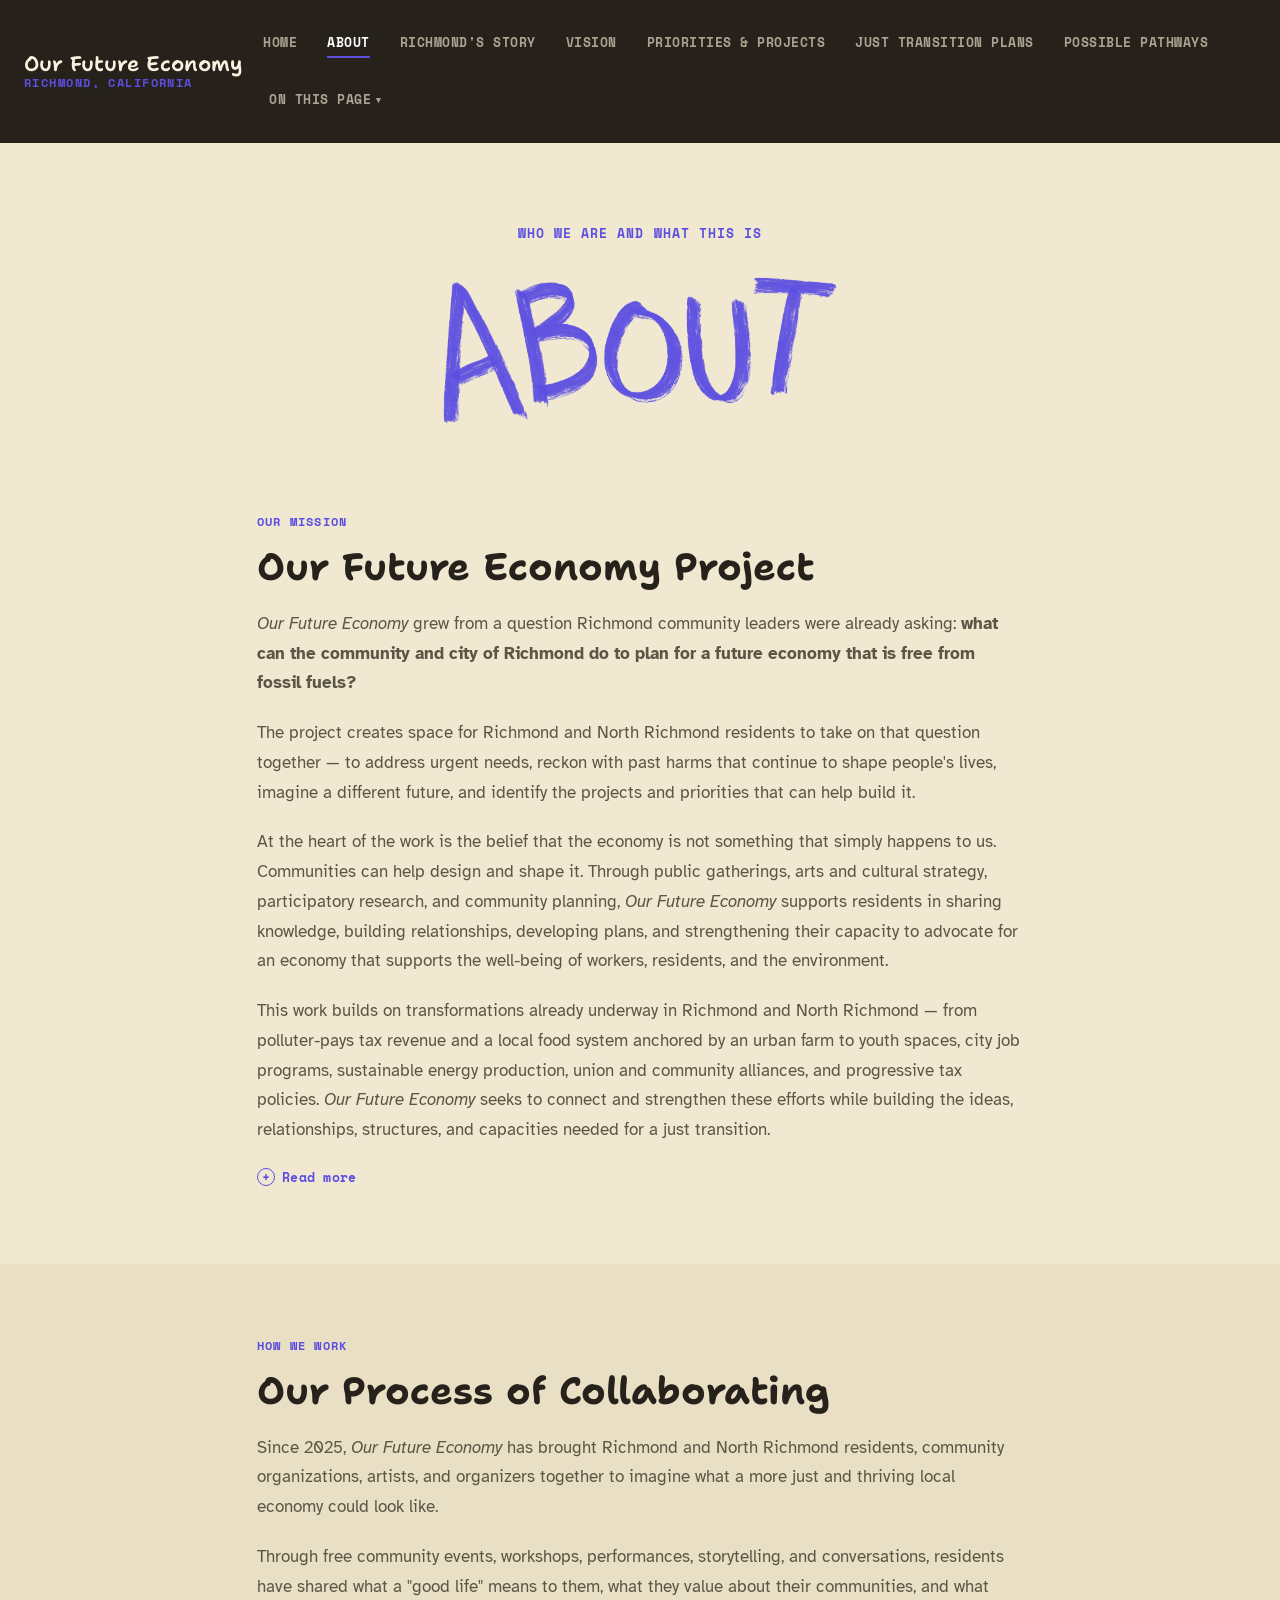
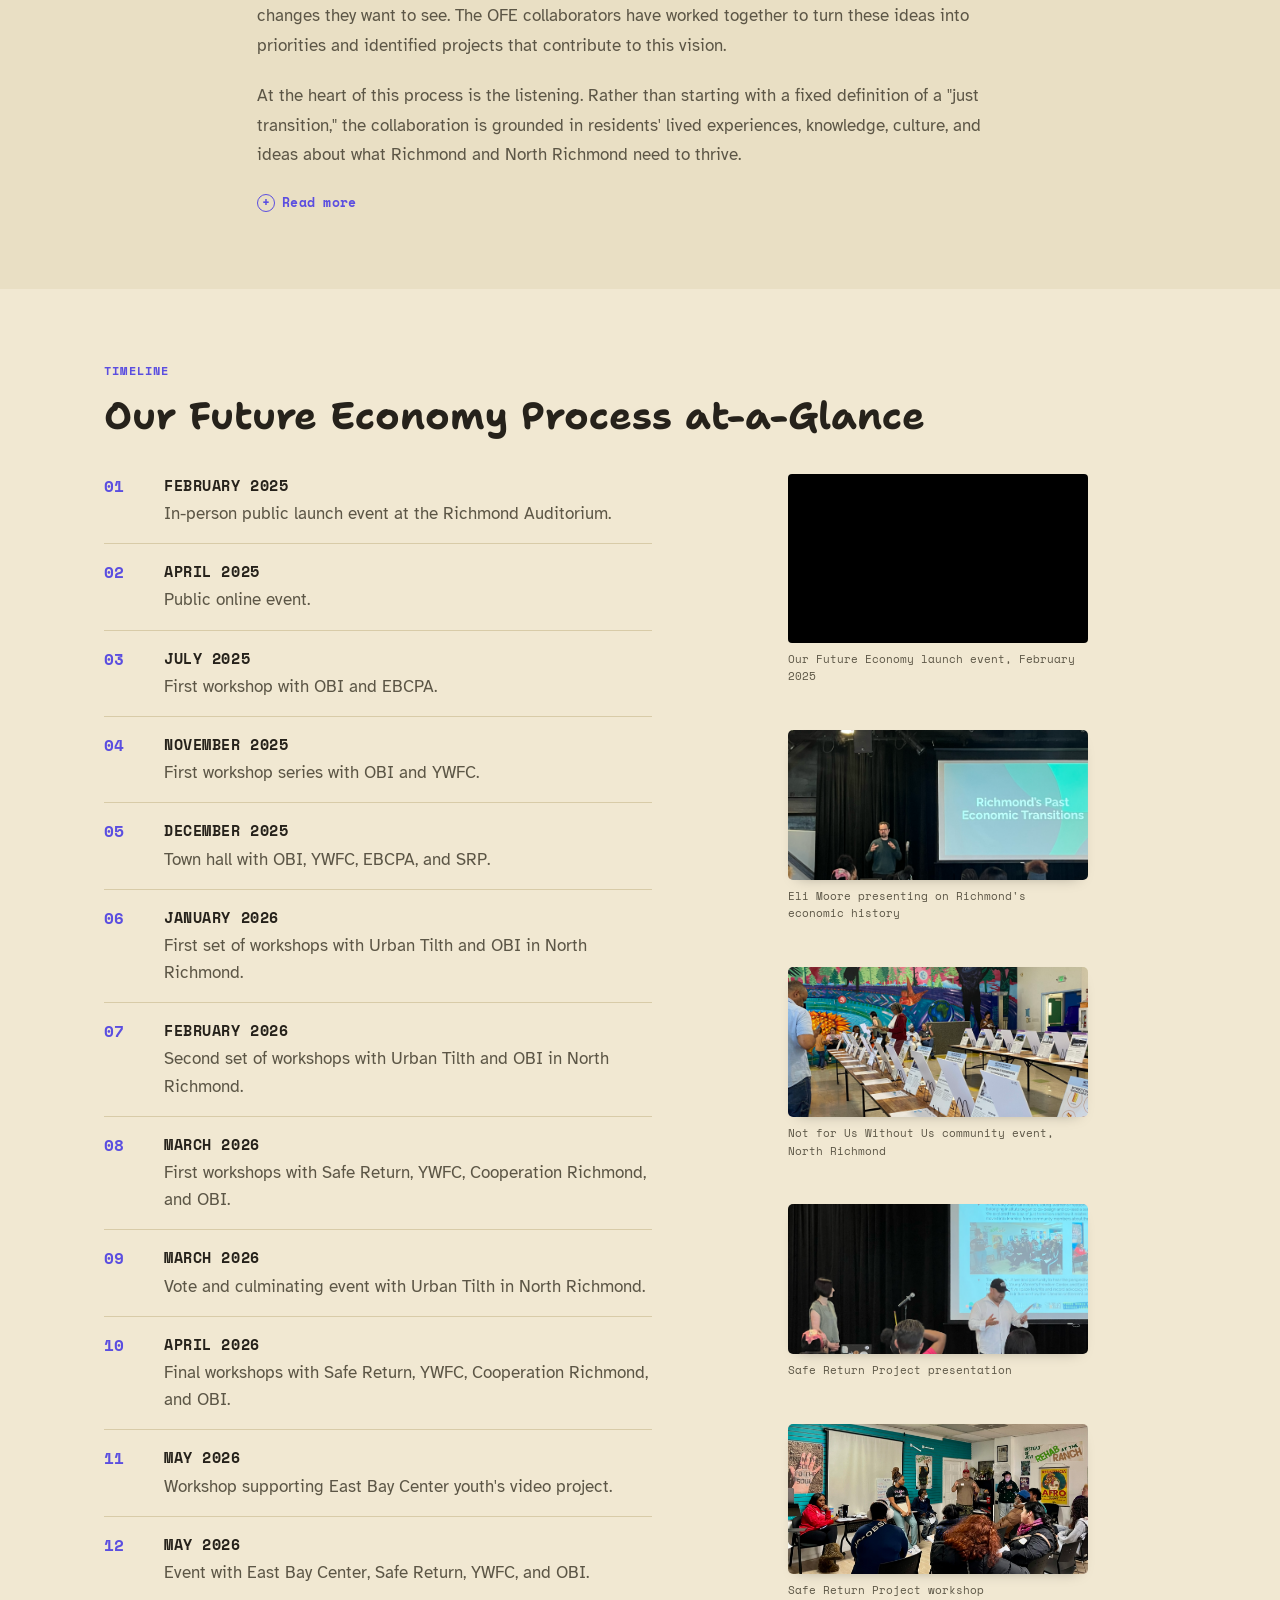
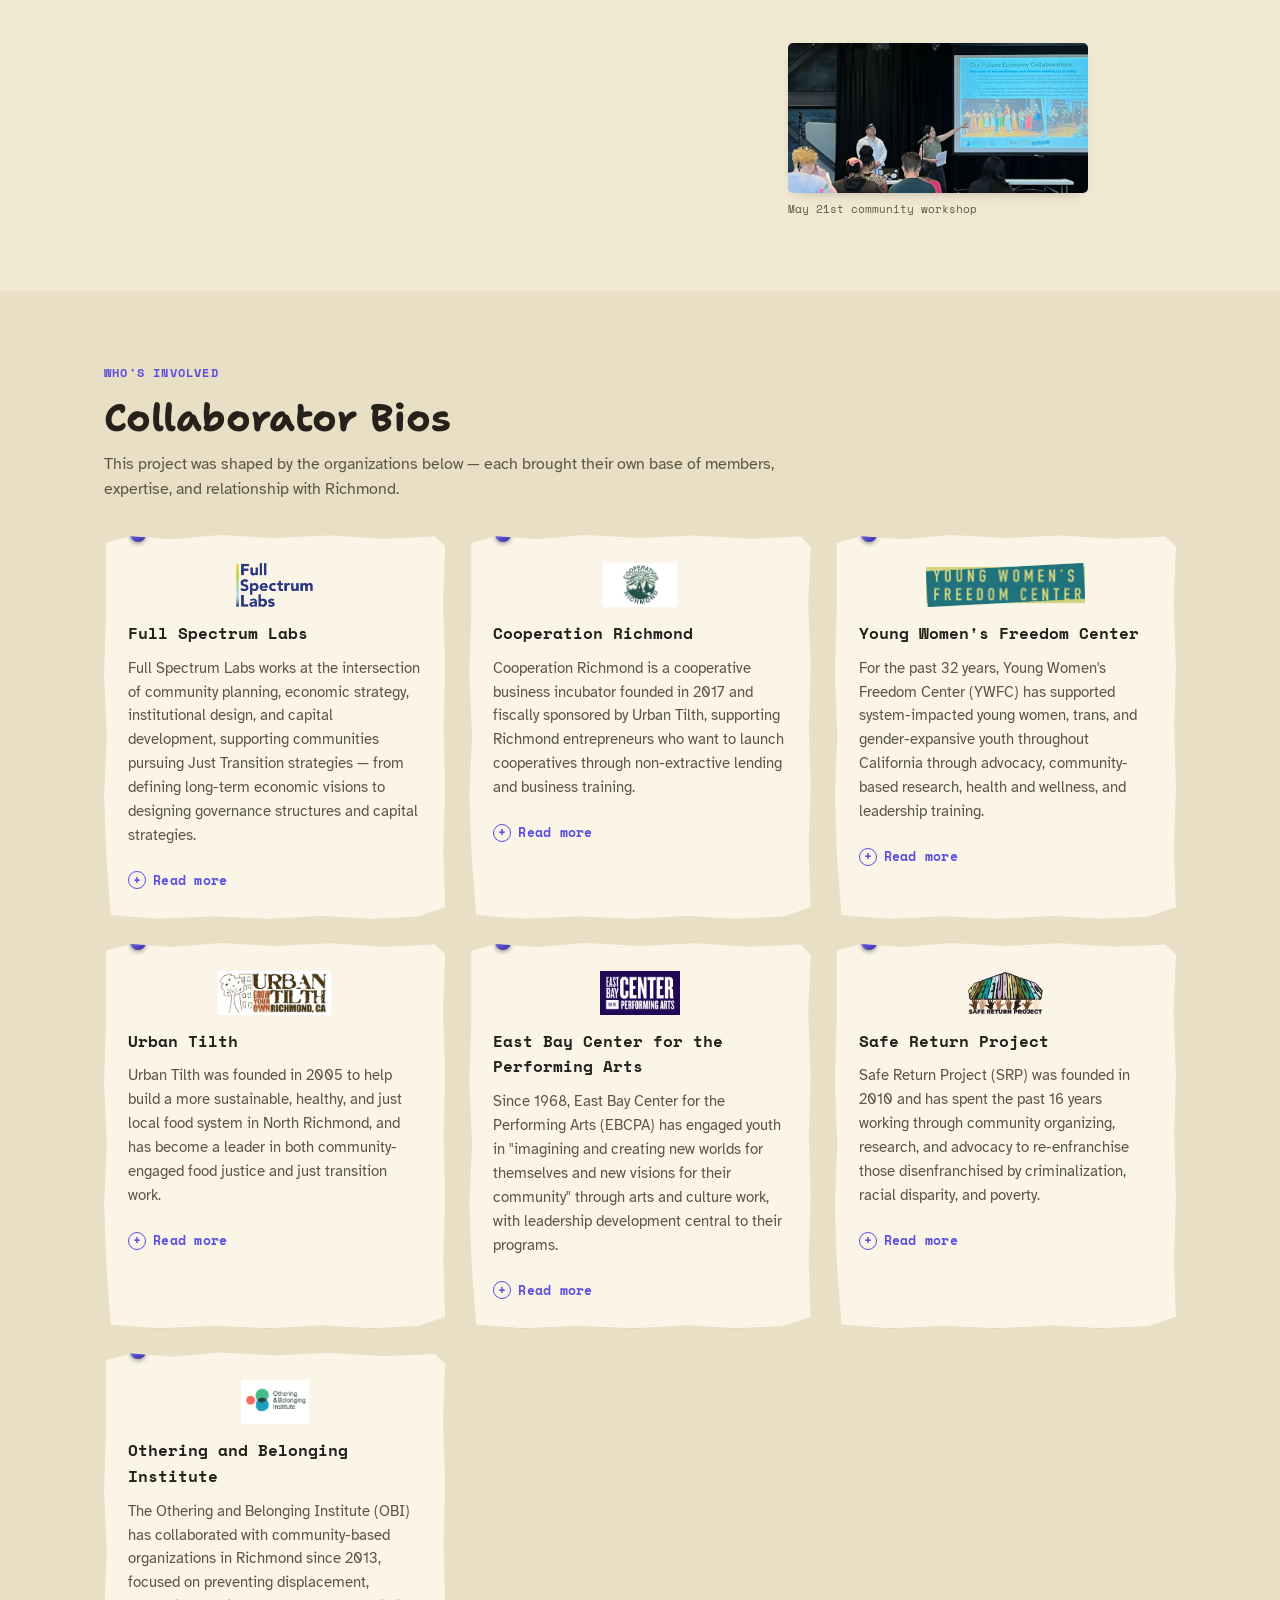
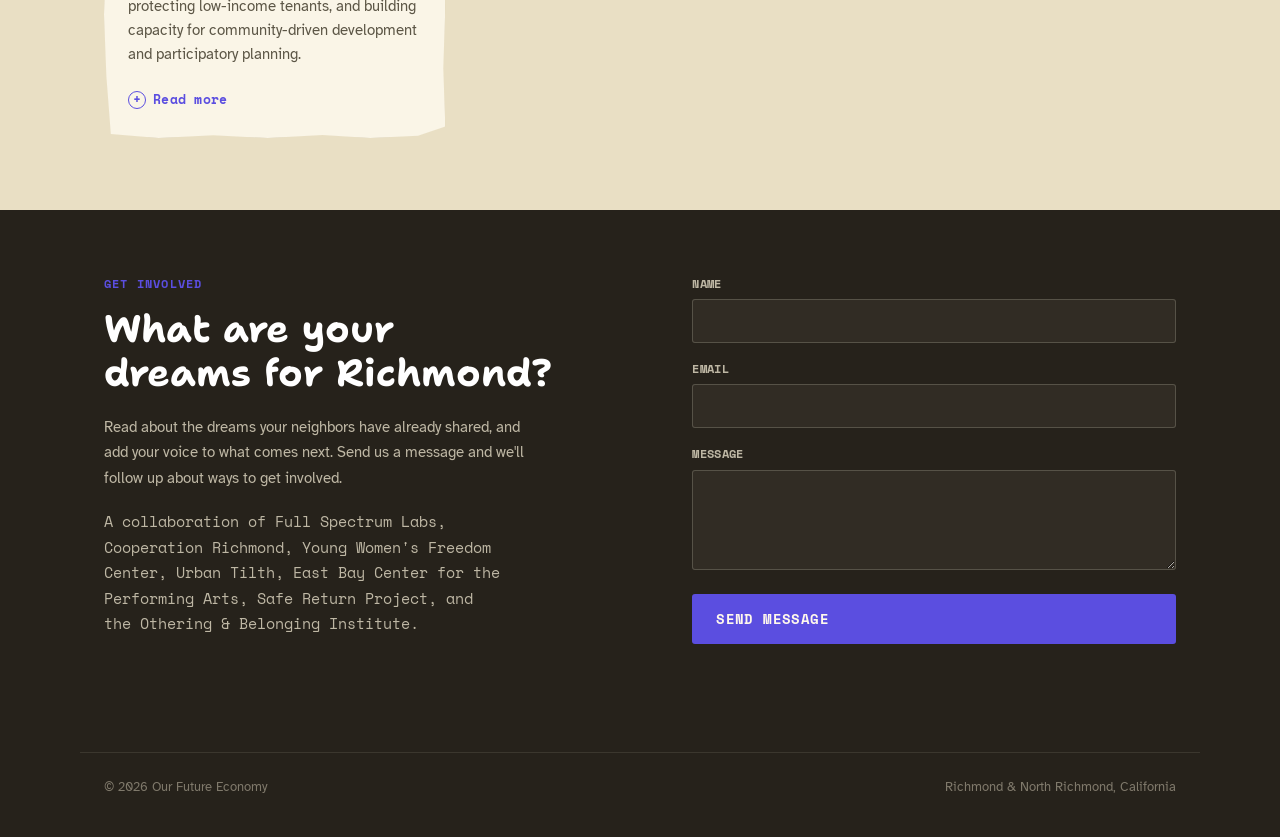
==== about.html @ fc6ba809 "Initial commit: OFE website draft for team review" ====
<!DOCTYPE html>
<html lang="en">
<head>
<meta charset="UTF-8">
<meta name="viewport" content="width=device-width, initial-scale=1.0">
<title>About — Our Future Economy</title>
<meta name="description" content="Who we are and what this is: the organizations and process behind Our Future Economy, a community-led just transition project in Richmond, CA.">

<link rel="preconnect" href="https://fonts.googleapis.com">
<link rel="preconnect" href="https://fonts.gstatic.com" crossorigin>
<link href="https://fonts.googleapis.com/css2?family=Shantell+Sans:wght@400;600;700&family=Space+Mono:wght@400;700&family=Atkinson+Hyperlegible:wght@400;700&display=swap" rel="stylesheet">
<link rel="stylesheet" href="css/style.css">
</head>
<body class="page-about">
<a class="skip-link" href="#main">Skip to main content</a>

<header class="site-nav">
  <div class="wrap">
    <a class="logo" href="index.html">Our Future Economy<span class="logo-sub">Richmond, California</span></a>
    <button class="nav-toggle" type="button" aria-expanded="false" aria-controls="primary-nav">Menu</button>
    <ul class="nav-links" id="primary-nav">
      <li><a href="index.html">Home</a></li>
      <li><a href="about.html" aria-current="page">About</a></li>
      <li><a href="richmonds-story.html">Richmond's Story</a></li>
      <li><a href="vision.html">Vision</a></li>
      <li><a href="priorities-projects.html">Priorities &amp; Projects</a></li>
      <li><a href="just-transition-plans.html">Just Transition Plans</a></li>
      <li><a href="possible-pathways.html">Possible Pathways</a></li>
      <li class="nav-dropdown">
        <button class="nav-dropdown-toggle" type="button" aria-expanded="false">On This Page</button>
        <ul class="nav-dropdown-menu">
          <li><a href="#our-future-economy-project">Our Future Economy Project</a></li>
          <li><a href="#our-process-of-collaborating">Our Process of Collaborating</a></li>
          <li><a href="#process-at-a-glance">Process at a Glance</a></li>
          <li><a href="#collaborator-bios">Collaborator Bios</a></li>
          <li><a href="#contact">Get Involved</a></li>
        </ul>
      </li>
    </ul>
  </div>
</header>

<main id="main">

  <section class="page-header">
    <div class="wrap">
      <div class="page-kicker">Who We Are and What This Is</div>
      <img class="title-card" src="assets/images/About/about_title-cropped.png" alt="About">
    </div>
  </section>

  <section id="our-future-economy-project">
    <div class="section-narrow">
      <div class="eyebrow">Our Mission</div>
      <h2>Our Future Economy Project</h2>
      <div class="lede-copy">
        <p><em>Our Future Economy</em> grew from a question Richmond community leaders were already asking: <strong>what can the community and city of Richmond do to plan for a future economy that is free from fossil fuels?</strong></p>
        <p>The project creates space for Richmond and North Richmond residents to take on that question together — to address urgent needs, reckon with past harms that continue to shape people's lives, imagine a different future, and identify the projects and priorities that can help build it.</p>
        <p>At the heart of the work is the belief that the economy is not something that simply happens to us. Communities can help design and shape it. Through public gatherings, arts and cultural strategy, participatory research, and community planning, <em>Our Future Economy</em> supports residents in sharing knowledge, building relationships, developing plans, and strengthening their capacity to advocate for an economy that supports the well-being of workers, residents, and the environment.</p>
        <p>This work builds on transformations already underway in Richmond and North Richmond — from polluter-pays tax revenue and a local food system anchored by an urban farm to youth spaces, city job programs, sustainable energy production, union and community alliances, and progressive tax policies. <em>Our Future Economy</em> seeks to connect and strengthen these efforts while building the ideas, relationships, structures, and capacities needed for a just transition.</p>
      </div>

      <details class="disclosure">
        <summary>Read more</summary>
        <div class="disclosure-body">
          <p>How does a community come together to dream, plan, and build out an economy that supports the well-being of all workers, residents, and our environment? What strategies, ideas, skills, and relationships are needed? How do we move from the pressing needs of today, address the past harms that still impact so many lives, and envision a future that doesn't repeat these challenges? How can solutions be responsive to our city of Richmond, California, while also aligning with global goals for a healthy planet? <em>Our Future Economy</em> focuses on these questions through a series of engagements for the public to co-create knowledge, plans, and capacities.</p>
          <p>Too often, "the economy" is something that happens to us, not something that we design. Even urban planners often treat the economy as something they can only set the table for through land-use zoning, worker training, and offering subsidies or tax breaks. And yet, looking at history, every major economic transition has involved essential moves made by government entities: contracting, setting regulations, investing, conducting research, planning, and using other means of shaping the new economy.</p>
          <p>We collaborated on this project because we heard community leaders ask: "What can the community and city of Richmond do to plan for a future economy that is free from fossil fuels?" They expressed a desire to create spaces where residents are supported in discussing their needs, dreaming about their future, making plans, and advocating for what kinds of projects they would prioritize.</p>
          <p><em>Our Future Economy</em> is a public event series to explore transforming economies for communities, workers, and climate well-being, rooted in Richmond and North Richmond, CA. This series is part of a larger Othering &amp; Belonging Institute laboratory integrating arts and cultural strategy with participatory research to create space for radical imagination and community building in this time, and to ensure that we are centering the voices, needs, and expertise of those most impacted by economic and environmental harms.</p>
          <p>The realities of concentrated wealth and vast material needs, human-made disasters, and persistent racial and gendered hierarchies continue to generate poverty, trauma, health crises, and displacement. The need to reimagine and redesign local, regional, and transnational economies is more pressing than ever.</p>
          <p>Richmond and North Richmond are already transforming for a more just and resilient future with polluter-pays tax revenue, a local food system anchored by an urban farm, a new youth commons, city job programs, sustainable energy production, union and community alliances, progressive tax policies, and more. Meeting community needs and advancing a just transition of the local economy requires ideas, relationships, structures, and capacities that our movements and communities are both developing and reclaiming from their lineages.</p>
        </div>
      </details>
    </div>
  </section>

  <section id="our-process-of-collaborating" style="background:var(--paper-well);">
    <div class="section-narrow">
      <div class="eyebrow">How We Work</div>
      <h2>Our Process of Collaborating</h2>
      <div class="lede-copy">
        <p>Since 2025, <em>Our Future Economy</em> has brought Richmond and North Richmond residents, community organizations, artists, and organizers together to imagine what a more just and thriving local economy could look like.</p>
        <p>Through free community events, workshops, performances, storytelling, and conversations, residents have shared what a "good life" means to them, what they value about their communities, and what changes they want to see. The OFE collaborators have worked together to turn these ideas into priorities and identified projects that contribute to this vision.</p>
        <p>At the heart of this process is the listening. Rather than starting with a fixed definition of a "just transition," the collaboration is grounded in residents' lived experiences, knowledge, culture, and ideas about what Richmond and North Richmond need to thrive.</p>
      </div>

      <details class="disclosure">
        <summary>Read more</summary>
        <div class="disclosure-body">
          <p>Since January of 2025, our organizations have been co-creating workshops and other events where residents share their visions of the future and help to build a more just economy in Richmond, North Richmond, and beyond. Public events have been free and open to all, and both events and workshops have been intentionally designed to support the participation of those most harmed and marginalized by the current economy. These events and workshops center Richmond and North Richmond residents, organizers, artists, and cultural workers, and integrate arts and cultural strategies through music, dance, applied theater, speakers, story circles, community dialogue, and time to socialize.</p>

          <p><strong>The goals of the collaboration are:</strong></p>
          <ul>
            <li>Amplify the voices of Richmond and North Richmond, lived experiences, ancestral knowledge, cultural practices, community visions, values, and frameworks, exemplary place-based efforts, and related plans and policies that can help facilitate a just transition.</li>
            <li>Work through arts and cultural strategy to facilitate dialogue and practices that apply local knowledge and generate ideas for initiatives that both meet community needs and transform the economy away from dependence on fossil fuels.</li>
            <li>Create space for coalition-building, thought-partnering, and resource-sharing between our Richmond- and North Richmond-based partner organizations.</li>
            <li>Share ideas, examples, goals, and strategies from national and global movements and values-aligned scholar practitioners.</li>
          </ul>

          <p>In February of 2025, the <em>Our Future Economy</em> series held <a href="https://belonging.berkeley.edu/video-our-future-economy-april-2025" target="_blank" rel="noopener">its first event</a> at the Richmond Memorial Auditorium, co-hosted by the Othering and Belonging Institute and co-sponsored by local organizations Asian Pacific Environmental Network, Cooperation Richmond, East Bay Center for Performing Arts, Healthy Richmond, Community Housing Development Corporation, Full Spectrum Labs, Richmond Community Foundation, Rising Juntos, RYSE, Safe Return Project, San Francisco Foundation, Sojourner Truth Presbyterian Church, Sustainable Economies Law Center, Urban Habitat, and Urban Tilth.</p>

          <p>The MC was Luna Angulo, a visionary local organizer working for climate justice and just transition, and speakers included Reverend Kamal Hassan of Sojourner Truth Presbyterian Church, OBI Community Power and Policy Partnerships Director / Richmond resident Eli Moore, and Principal of Full Spectrum Capital Partners and co-founder/Senior Advisor to Movement Strategy Center Taj James. There were performances by East Bay Center for Performing Arts' Son de la Tierra and the Othering &amp; Belonging Institute's Belonging Resident Company, as well as playback theater to gather participants' input about their experiences of being involved in similar community processes. Community members explored their <a href="https://padlet.com/elimoore6/richmond-dreams-of-the-good-life-usfvvo07hw1kk05c" target="_blank" rel="noopener">visions for Richmond's future economy</a> through a Padlet exercise, in which they wrote and shared reflections with one another on what "the good life" would be for them. Participants also shared what they see as <a href="https://padlet.com/elimoore6/richmond-s-existing-strengths-and-initiatives-cfak5nh7fowuinab" target="_blank" rel="noopener">existing strengths and assets that Richmond has</a> and should build on.</p>

          <p>In April of 2025, the Othering &amp; Belonging Institute hosted a virtual event where we explored approaches to a just transition more broadly, situating the work happening in Richmond and North Richmond in both the national and global contexts of this work. This event lifted up the strategies of invest/divest, arts and cultural strategy, and legal strategy as they are currently being applied to just transition work throughout the Americas. Speakers included Ricardo Nuñez of the Sustainable Economies Law Center alongside OBI collaborators Sarah Crowell, José Richard Aviles, Chelsea Gregory, and Eli Moore. The event started with mindfulness and "movement for movements" designed for the Zoom space, and participants closed out by reflecting on how they might apply the three strategies in their communities.</p>

          <p>Following these public events, Richmond and North Richmond organizations collaborated more in-depth on workshops designed for residents to generate visions for a future economy and priority projects that could help make progress toward this future. These deeper collaborations began through workshops with East Bay Center (EBCPA) and Young Women's Freedom Center (YWFC), followed by a town hall-style workshop and community dialogue with members of YWFC, EBCPA, and Safe Return Project (SRP) in December 2025. These workshops and the town hall helped convey to community members why this work is timely given the Chevron polluters pay settlement and other potential support for just transition work, and also generated interest in being part of a participatory process of identifying priorities for how funds could be spent. Urban Tilth also collaborated with OBI in that timeframe to co-design a series of participatory planning workshops called <em>Not for Us Without Us</em> that launched in North Richmond in early 2026, to ensure that North Richmond would be centered as a fenceline community and not left out of these conversations. This phase helped continue to strengthen relationships between organizational partners and community members, reveal the challenges community members face, their visions for a future economy, and the deep expertise they hold. Throughout the process, <em>Our Future Economy</em> has been guided by insights from Richmond and North Richmond community members' lived experience, ancestral knowledge, and cultural practices of care for the earth and their fellow community members.</p>
        </div>
      </details>
    </div>
  </section>

  <section id="process-at-a-glance">
    <div class="wrap">
      <div class="eyebrow">Timeline</div>
      <h2>Our Future Economy Process at-a-Glance</h2>
      <div class="timeline-layout">
        <ol class="timeline">
          <li><div><span class="when">February 2025</span><p>In-person public launch event at the Richmond Auditorium.</p></div></li>
          <li><div><span class="when">April 2025</span><p>Public online event.</p></div></li>
          <li><div><span class="when">July 2025</span><p>First workshop with OBI and EBCPA.</p></div></li>
          <li><div><span class="when">November 2025</span><p>First workshop series with OBI and YWFC.</p></div></li>
          <li><div><span class="when">December 2025</span><p>Town hall with OBI, YWFC, EBCPA, and SRP.</p></div></li>
          <li><div><span class="when">January 2026</span><p>First set of workshops with Urban Tilth and OBI in North Richmond.</p></div></li>
          <li><div><span class="when">February 2026</span><p>Second set of workshops with Urban Tilth and OBI in North Richmond.</p></div></li>
          <li><div><span class="when">March 2026</span><p>First workshops with Safe Return, YWFC, Cooperation Richmond, and OBI.</p></div></li>
          <li><div><span class="when">March 2026</span><p>Vote and culminating event with Urban Tilth in North Richmond.</p></div></li>
          <li><div><span class="when">April 2026</span><p>Final workshops with Safe Return, YWFC, Cooperation Richmond, and OBI.</p></div></li>
          <li><div><span class="when">May 2026</span><p>Workshop supporting East Bay Center youth's video project.</p></div></li>
          <li><div><span class="when">May 2026</span><p>Event with East Bay Center, Safe Return, YWFC, and OBI.</p></div></li>
        </ol>
        <div class="timeline-photos">
          <figure>
            <div class="video-frame">
              <iframe src="https://www.youtube-nocookie.com/embed/Lc5q5TijMo0" title="Our Future Economy launch event, February 2025" loading="lazy" allow="accelerometer; autoplay; clipboard-write; encrypted-media; gyroscope; picture-in-picture" allowfullscreen></iframe>
            </div>
            <figcaption>Our Future Economy launch event, February 2025</figcaption>
          </figure>
          <figure>
            <img src="assets/images/About/may-21-eli-presenting.png" alt="Eli Moore presenting at a community workshop, with a slide reading 'Richmond's Past Economic Transitions.'">
            <figcaption>Eli Moore presenting on Richmond's economic history</figcaption>
          </figure>
          <figure>
            <img src="assets/images/About/not-for-us-without-us-community-event.jpg" alt="Community members reviewing project posters at the Not for Us Without Us event, in front of a mural.">
            <figcaption>Not for Us Without Us community event, North Richmond</figcaption>
          </figure>
          <figure>
            <img src="assets/images/About/may-21-srp-presentation.png" alt="A Safe Return Project presentation to community members.">
            <figcaption>Safe Return Project presentation</figcaption>
          </figure>
          <figure>
            <img src="assets/images/About/srp-workshop.jpeg" alt="A Safe Return Project workshop session with community members seated in a circle.">
            <figcaption>Safe Return Project workshop</figcaption>
          </figure>
          <figure>
            <img src="assets/images/About/may_21st_presenation.png" alt="Community members gathered at a May 21st workshop presentation.">
            <figcaption>May 21st community workshop</figcaption>
          </figure>
        </div>
      </div>
    </div>
  </section>

  <section id="collaborator-bios" style="background:var(--paper-well);">
    <div class="wrap">
      <div class="eyebrow">Who's Involved</div>
      <h2>Collaborator Bios</h2>
      <p style="max-width:68ch; color:var(--sub); font-size:16px; margin:-8px 0 32px;">This project was shaped by the organizations below — each brought their own base of members, expertise, and relationship with Richmond.</p>

      <div class="bio-grid">

        <div class="card bio-card">
          <div class="pin"></div>
          <div class="bio-logo"><img src="assets/images/About/logo_s/FullSpectrumLabs_Logo_Final-300px.png.webp" alt="Full Spectrum Labs logo"></div>
          <h3>Full Spectrum Labs</h3>
          <p>Full Spectrum Labs works at the intersection of community planning, economic strategy, institutional design, and capital development, supporting communities pursuing Just Transition strategies — from defining long-term economic visions to designing governance structures and capital strategies.</p>
          <details class="disclosure">
            <summary>Read more</summary>
            <div class="disclosure-body">
              <p>A central area of our work involves supporting communities pursuing Just Transition strategies. This includes helping communities define long-term economic visions, identify implementation pathways, design governance structures, develop capital strategies, and strengthen the ecosystem of organizations needed to steward transformation over time.</p>
              <p>Richmond has emerged as one of the places where these questions are being actively explored. Through the Good Life Pledge initiative, Richmond has also been identified as one of a small number of communities receiving support for community-led economic transformation efforts. Within the Our Future Economy project, Full Spectrum's role has primarily been one of facilitation, synthesis, and strategic support — helping surface and connect the visions that already exist within the community.</p>
            </div>
          </details>
        </div>

        <div class="card bio-card">
          <div class="pin"></div>
          <div class="bio-logo"><img src="assets/images/About/logo_s/Coop richmond logo.png" alt="Cooperation Richmond logo"></div>
          <h3>Cooperation Richmond</h3>
          <p>Cooperation Richmond is a cooperative business incubator founded in 2017 and fiscally sponsored by Urban Tilth, supporting Richmond entrepreneurs who want to launch cooperatives through non-extractive lending and business training.</p>
          <details class="disclosure">
            <summary>Read more</summary>
            <div class="disclosure-body">
              <p>In addition to supporting local entrepreneurs, Cooperation Richmond is actively developing a cooperatively owned grocery store in North Richmond, where resident co-owners will have access to high-quality food and organic produce while building generational wealth through ownership. Through our work with Richmond Our Power Coalition (ROPC), we help fund and organize Anti-Chevron Day and support APEN's Make Polluters Pay initiatives. ROPC's Family of Funds has enabled us to regrant $1.47M to date to community organizations advancing just transition work across Richmond.</p>
              <p>During the Our Future Economy project, Cooperation Richmond partnered with Safe Return Project, OBI, and Young Women's Freedom Center to host a series of community meetings centering the voices of residents re-entering society, which directly shaped Cooperation Richmond's incubator model.</p>
            </div>
          </details>
        </div>

        <div class="card bio-card">
          <div class="pin"></div>
          <div class="bio-logo"><img src="assets/images/About/logo_s/Copy of ywfc-color-logo.png" alt="Young Women's Freedom Center logo"></div>
          <h3>Young Women's Freedom Center</h3>
          <p>For the past 32 years, Young Women's Freedom Center (YWFC) has supported system-impacted young women, trans, and gender-expansive youth throughout California through advocacy, community-based research, health and wellness, and leadership training.</p>
          <details class="disclosure">
            <summary>Read more</summary>
            <div class="disclosure-body">
              <p>In 2025, YWFC conducted a survey to gather more information on the needs and experiences of system-impacted youth in Richmond, and requested facilitation training from OBI to support their youth interns' participation in the Our Future Economy series.</p>
              <p>In December of 2025, YWFC and OBI co-facilitated a town hall for system-impacted youth and community members at the Safe Return Project space, integrating story circles, youth arts and culture presentations, and small group dialogue, which helped curate a comprehensive list of potential just transition projects.</p>
            </div>
          </details>
        </div>

        <div class="card bio-card">
          <div class="pin"></div>
          <div class="bio-logo"><img src="assets/images/About/logo_s/Urban Tilth Logo.png" alt="Urban Tilth logo"></div>
          <h3>Urban Tilth</h3>
          <p>Urban Tilth was founded in 2005 to help build a more sustainable, healthy, and just local food system in North Richmond, and has become a leader in both community-engaged food justice and just transition work.</p>
          <details class="disclosure">
            <summary>Read more</summary>
            <div class="disclosure-body">
              <p>Urban Tilth, the Watershed Project, and the Othering &amp; Belonging Institute co-led <em>Not for Us Without Us</em>, a series of North Richmond participatory planning workshops across Corinne Sain Senior Center, Zoom, and Verde Elementary School — beginning with story circles on land stewardship and community care, then moving into popular education on environmental racism, climate justice, and proposed North Richmond projects.</p>
              <p>The workshops culminated in a community celebration and project vote in March 2026 at Verde Elementary School, with results shared on <a href="https://urbantilth.org/news/not-for-us-without-us-final-vote-and-celebration-recap/" target="_blank" rel="noopener">the Urban Tilth website</a>. Next steps include convening a resident leadership group to continue advocacy through the North Richmond MOU Coalition.</p>
            </div>
          </details>
        </div>

        <div class="card bio-card">
          <div class="pin"></div>
          <div class="bio-logo"><img src="assets/images/About/logo_s/East Bay Center for Performing Arts Logo.png" alt="East Bay Center for the Performing Arts logo"></div>
          <h3>East Bay Center for the Performing Arts</h3>
          <p>Since 1968, East Bay Center for the Performing Arts (EBCPA) has engaged youth in "imagining and creating new worlds for themselves and new visions for their community" through arts and culture work, with leadership development central to their programs.</p>
          <details class="disclosure">
            <summary>Read more</summary>
            <div class="disclosure-body">
              <p>Recent examples include presenting at school board meetings and participating in the Invest in Youth Coalition with several other Richmond-based organizations. In the spring of 2026, OBI collaborated with a group of EBCPA youth to create a short video highlighting the challenges they face and their visions for Richmond, shared at <em>Uplifting Our Visions</em> in May 2026 and used as an ongoing advocacy tool. <a href="https://drive.google.com/file/d/16KSklowy0snXBUJbmoY5cx42M89VQ-Cu/view?usp=sharing" target="_blank" rel="noopener">Watch the video</a></p>
            </div>
          </details>
        </div>

        <div class="card bio-card">
          <div class="pin"></div>
          <div class="bio-logo"><img src="assets/images/About/logo_s/SRP LOGOS-01.png" alt="Safe Return Project logo"></div>
          <h3>Safe Return Project</h3>
          <p>Safe Return Project (SRP) was founded in 2010 and has spent the past 16 years working through community organizing, research, and advocacy to re-enfranchise those disenfranchised by criminalization, racial disparity, and poverty.</p>
          <details class="disclosure">
            <summary>Read more</summary>
            <div class="disclosure-body">
              <p>Starting in 2019, SRP began exploring the connections between abolition and just transition organizing by joining the Movement for Mass Liberation and Deep Democracy — working to make the just transition narrative more inclusive of formerly incarcerated people. This was followed by ongoing participatory research in re-entry and job training, contributions to the Blue Green New Deal, and, in 2024, the <a href="https://belonging.berkeley.edu/mass-liberation-climate-justice-toolkit" target="_blank" rel="noopener">Mass Liberation &amp; Climate Justice Toolkit</a> created with OBI, Be the Change, and Sharp as Knives.</p>
              <p>In February 2026, SRP hosted Cooperation Richmond, YWFC, and OBI to co-design a series of workshops with system-impacted and formerly incarcerated community members, culminating in <em>Uplifting Our Visions</em> at East Bay Center for Performing Arts in May 2026.</p>
            </div>
          </details>
        </div>

        <div class="card bio-card">
          <div class="pin"></div>
          <div class="bio-logo"><img src="assets/images/About/logo_s/obi_logo.png" alt="Othering &amp; Belonging Institute logo"></div>
          <h3>Othering and Belonging Institute</h3>
          <p>The Othering and Belonging Institute (OBI) has collaborated with community-based organizations in Richmond since 2013, focused on preventing displacement, protecting low-income tenants, and building capacity for community-driven development and participatory planning.</p>
          <details class="disclosure">
            <summary>Read more</summary>
            <div class="disclosure-body">
              <p>OBI's Community Power and Policy Partnership team's contributions to just transition planning in Richmond started with the <a href="https://www.richmondlisteningproject.org/listen" target="_blank" rel="noopener">Richmond Listening Project</a>, a participatory research project and podcast series documenting Richmond residents' experiences of the fossil fuel economy. OBI also compiled data on <a href="https://belonging.berkeley.edu/taking-stock-visioning-beyond-refineryy" target="_blank" rel="noopener">the harms and dependencies</a> the city has on that economy, and produced the animated video "How to Plan for an Economy Beyond Fossil Fuels."</p>
              <p>In late 2024, OBI invited Richmond partners to collaborate on creating space for residents to shape the future economy, guided by OBI's <a href="https://belonging.berkeley.edu/transformative-research-toolkit/principles-and-frameworks" target="_blank" rel="noopener">Transformative Research Methodology</a>, which intentionally integrates arts and cultural strategies to center community expertise and create openings for self-determination.</p>
            </div>
          </details>
        </div>

      </div>
    </div>
  </section>

</main>

<footer class="site-footer" id="contact">
  <div class="wrap footer-grid">
    <div class="footer-copy">
      <div class="eyebrow">Get involved</div>
      <h2>What are your dreams for Richmond?</h2>
      <p>Read about the dreams your neighbors have already shared, and add your voice to what comes next. Send us a message and we'll follow up about ways to get involved.</p>
      <p class="footer-orgs">A collaboration of Full Spectrum Labs, Cooperation Richmond, Young Women's Freedom Center, Urban Tilth, East Bay Center for the Performing Arts, Safe Return Project, and the Othering &amp; Belonging Institute.</p>
    </div>
    <form class="contact-form" id="contact-form">
      <div class="field">
        <label for="f-name">Name</label>
        <input id="f-name" name="name" type="text" autocomplete="name" required>
      </div>
      <div class="field">
        <label for="f-email">Email</label>
        <input id="f-email" name="email" type="email" autocomplete="email" required>
      </div>
      <div class="field">
        <label for="f-message">Message</label>
        <textarea id="f-message" name="message" required></textarea>
      </div>
      <button class="btn btn-primary" type="submit">Send message</button>
      <p class="form-status" role="status"></p>
    </form>
  </div>
  <div class="wrap legal-line">
    <span>&copy; 2026 Our Future Economy</span>
    <span>Richmond &amp; North Richmond, California</span>
  </div>
</footer>

<script src="js/config.js"></script>
<script src="js/main.js"></script>
</body>
</html>
---- css/style.css ----
/* ===================================================================
   Our Future Economy — design system
   Paper/ink base + one accent color per page (set via body class),
   Shantell Sans for voice, Space Mono for records, Atkinson Hyperlegible for body.
   =================================================================== */

:root{
  --paper:#f1e8d2;
  --paper-card:#faf5e7;
  --paper-well:#e9dfc4;
  --ink:#26221b;
  --sub:#5c5646;
  --line:#d8cba8;

  --home:#e2492c;
  --story:#c42b22;
  --about:#5b4ee0;
  --vision:#d6547a;
  --plans:#1e6e63;
  --pathways:#7a4fb0;
  --projects:#4f8a6f;

  /* current-page accent, overridden per body class below */
  --accent: var(--home);

  --font-display:'Shantell Sans', sans-serif;
  --font-record:'Space Mono', monospace;
  --font-body:'Atkinson Hyperlegible', sans-serif;

  --max: 1120px;
}

body.page-home{ --accent: var(--home); }
body.page-story{ --accent: var(--story); }
body.page-about{ --accent: var(--about); }
body.page-vision{ --accent: var(--vision); }
body.page-plans{ --accent: var(--plans); }
body.page-pathways{ --accent: var(--pathways); }
body.page-projects{ --accent: var(--projects); }

*, *::before, *::after{ box-sizing:border-box; }

html{ scroll-behavior:smooth; }
@media (prefers-reduced-motion: reduce){
  html{ scroll-behavior:auto; }
  *{ animation-duration:0.001ms !important; animation-iteration-count:1 !important; transition-duration:0.001ms !important; }
}

body{
  margin:0;
  overflow-x:hidden;
  background:var(--paper);
  color:var(--ink);
  font-family:var(--font-body);
  font-size:17px;
  line-height:1.6;
  -webkit-font-smoothing:antialiased;
}

img{ max-width:100%; display:block; }

a{ color:inherit; }
a[target="_blank"]::after{
  content:"\2197";
  display:inline-block;
  margin-left:2px;
  font-size:.82em;
  transform:translateY(-1px);
}

.wrap{
  max-width:var(--max);
  margin:0 auto;
  padding:0 24px;
}

/* skip link */
.skip-link{
  position:absolute;
  left:-999px;
  top:0;
  background:#fff;
  color:#000;
  padding:10px 16px;
  z-index:1000;
  border-radius:0 0 4px 0;
}
.skip-link:focus{ left:0; }

:focus-visible{
  outline:3px solid var(--accent);
  outline-offset:2px;
}

/* ---------------- Nav ---------------- */
.site-nav{
  position:sticky;
  top:0;
  z-index:100;
  background:var(--ink);
}
.site-nav .wrap{
  max-width:1400px;
  display:flex;
  align-items:center;
  justify-content:space-between;
  gap:20px;
  padding-top:28px;
  padding-bottom:28px;
}
.site-nav .logo{
  display:flex;
  flex-direction:column;
  align-items:flex-start;
  gap:2px;
  font-family:var(--font-display);
  font-weight:600;
  font-size:21px;
  line-height:1;
  color:#f8f2e0;
  text-decoration:none;
  white-space:nowrap;
}
.site-nav .logo-sub{
  font-family:var(--font-record);
  font-weight:700;
  font-size:12px;
  letter-spacing:.12em;
  text-transform:uppercase;
  color:var(--accent);
}
.nav-toggle{
  display:none;
  background:none;
  border:1px solid #f1e8d244;
  color:#f8f2e0;
  border-radius:4px;
  padding:8px 12px;
  font-size:14px;
  font-family:var(--font-record);
}
.nav-links{
  display:flex;
  gap:30px;
  flex-wrap:wrap;
  list-style:none;
  margin:0;
  padding:0;
}
.nav-links a{
  font-family:'Space Mono', monospace;
  font-size:12.5px;
  font-weight:700;
  letter-spacing:.04em;
  text-transform:uppercase;
  color:#f1e8d2a8;
  text-decoration:none;
  padding-bottom:4px;
  border-bottom:2px solid transparent;
  white-space:nowrap;
}
.nav-links a:hover{ color:#fff; }
.nav-links a[aria-current="page"]{
  color:#fff;
  border-bottom-color:var(--accent);
}

@media (max-width:860px){
  .nav-toggle{ display:inline-block; }
  .nav-links{
    display:none;
    width:100%;
    flex-direction:column;
    gap:14px;
    padding:18px 0 6px;
  }
  .nav-links.open{ display:flex; }
  .site-nav .wrap{ flex-wrap:wrap; }
}

/* ---------------- Nav: "On This Page" section dropdown ---------------- */
.nav-dropdown{ position:relative; }
.nav-dropdown-toggle{
  background:none;
  border:none;
  cursor:pointer;
  display:inline-flex;
  align-items:center;
  gap:5px;
  font-family:'Space Mono', monospace;
  font-size:12.5px;
  font-weight:700;
  letter-spacing:.04em;
  text-transform:uppercase;
  color:#f1e8d2a8;
  padding-bottom:4px;
  border-bottom:2px solid transparent;
}
.nav-dropdown-toggle:hover{ color:#fff; }
.nav-dropdown-toggle::after{
  content:"▾";
  font-size:9px;
  transition:transform .15s ease;
}
.nav-dropdown.open .nav-dropdown-toggle{ color:#fff; }
.nav-dropdown.open .nav-dropdown-toggle::after{ transform:rotate(180deg); }
.nav-dropdown-menu{
  list-style:none;
  margin:0;
  padding:8px 0;
  position:absolute;
  top:calc(100% + 14px);
  right:0;
  background:var(--paper-card);
  border:1.5px solid var(--ink);
  min-width:250px;
  display:none;
  z-index:150;
}
.nav-dropdown.open .nav-dropdown-menu{ display:block; }
.nav-dropdown-menu a{
  display:block;
  padding:9px 18px;
  font-family:var(--font-body);
  font-size:14px;
  font-weight:400;
  text-transform:none;
  letter-spacing:normal;
  color:var(--ink);
  text-decoration:none;
  border-bottom:none;
}
.nav-dropdown-menu a:hover{ background:var(--paper-well); color:var(--accent); }

@media (max-width:860px){
  .nav-dropdown-menu{
    position:static;
    border:none;
    background:none;
    padding:4px 0 0 16px;
    min-width:0;
  }
  .nav-dropdown-toggle{ width:100%; justify-content:space-between; padding-right:2px; }
  .nav-dropdown-menu a{ padding:8px 0; }
}

/* ---------------- Buttons ---------------- */
.btn{
  display:inline-flex;
  align-items:center;
  gap:8px;
  font-family:var(--font-record);
  font-weight:700;
  font-size:13.5px;
  letter-spacing:.03em;
  text-transform:uppercase;
  text-decoration:none;
  padding:13px 22px;
  border-radius:3px;
  border:2px solid transparent;
  cursor:pointer;
}
.btn-primary{
  background:var(--accent);
  color:#fff8ec;
}
.btn-primary:hover{ filter:brightness(1.08); }
.btn-outline{
  background:transparent;
  border-color:var(--ink);
  color:var(--ink);
}
.btn-outline:hover{ background:var(--ink); color:var(--paper); }

/* ---------------- Hero ---------------- */
.hero{
  position:relative;
  color:#fff8ec;
  overflow:hidden;
}
.hero-img{
  width:100%;
  height:min(78vh, 640px);
  object-fit:cover;
  object-position:center 38%;
}
.hero-scrim{
  position:absolute;
  inset:0;
  background:linear-gradient(180deg, rgba(20,17,12,.15) 0%, rgba(20,17,12,.55) 62%, rgba(20,17,12,.86) 100%);
}
.hero-content{
  position:absolute;
  left:0; right:0; bottom:0;
  padding:0 0 48px;
}
.hero-content .wrap{ max-width:var(--max); }
.hero h1{
  font-family:var(--font-display);
  font-weight:700;
  font-size:clamp(36px, 6vw, 64px);
  line-height:1.05;
  margin:0 0 18px;
  text-wrap:balance;
  max-width:16ch;
}
.hero-lede{
  font-size:clamp(16px, 2vw, 19px);
  line-height:1.6;
  max-width:56ch;
  margin:0 0 28px;
  color:#f8f2e0e6;
}
.hero-actions{
  display:flex;
  gap:14px;
  flex-wrap:wrap;
}
.hero-actions .btn-outline{
  border-color:#f8f2e0;
  color:#f8f2e0;
}
.hero-actions .btn-outline:hover{ background:#f8f2e0; color:var(--ink); }

/* ---------------- Sections ---------------- */
section{ padding:72px 0; }
.section-narrow{ max-width:74ch; margin:0 auto; padding-left:24px; padding-right:24px; }

.eyebrow{
  font-family:var(--font-record);
  font-size:12px;
  font-weight:700;
  letter-spacing:.1em;
  text-transform:uppercase;
  color:var(--accent);
  margin:0 0 14px;
}
h2{
  font-family:var(--font-display);
  font-weight:700;
  font-size:clamp(26px, 3.6vw, 38px);
  line-height:1.15;
  margin:0 0 20px;
  text-wrap:balance;
}
.lede-copy p{
  font-size:17px;
  line-height:1.75;
  color:var(--sub);
  margin:0 0 20px;
}
.lede-copy p.emphasis{
  color:var(--ink);
  font-weight:700;
}
.lede-copy p:last-child{ margin-bottom:0; }

.callout{
  background:var(--paper-well);
  border-radius:6px;
  padding:36px 32px;
  margin-top:12px;
  text-align:center;
}
.callout h3{
  font-family:var(--font-display);
  font-size:clamp(22px,3vw,28px);
  margin:0 0 18px;
}

/* ---------------- Torn-edge cards ---------------- */
.card{
  --tint: var(--accent);
  background:var(--paper-card);
  padding:26px 24px 24px;
  position:relative;
  border-radius:2px;
  box-shadow:0 8px 20px -14px rgba(0,0,0,.4);
  clip-path: polygon(
    0.6% 2%, 8% 0.3%, 20% 1.1%, 34% 0%, 50% 0.8%, 66% 0.1%, 82% 1%, 97% 0.4%, 100% 3%,
    99.3% 18%, 100% 34%, 99.5% 50%, 100% 66%, 99.4% 82%, 100% 97%,
    92% 99.4%, 78% 100%, 64% 99.2%, 48% 100%, 32% 99.3%, 16% 100%, 2% 99%,
    0.7% 84%, 0% 68%, 0.8% 52%, 0% 36%, 0.6% 20%
  );
  text-decoration:none;
  color:inherit;
  display:block;
}
.card .pin{
  position:absolute;
  top:-9px;
  left:26px;
  width:16px;
  height:16px;
  border-radius:50%;
  background:var(--tint);
  box-shadow:0 2px 4px rgba(0,0,0,.35), inset -2px -2px 4px rgba(0,0,0,.25), inset 1.5px 1.5px 3px rgba(255,255,255,.4);
}
.card .eyebrow{ color:var(--tint); margin:6px 0 8px; }
.card h3{
  font-family:var(--font-record);
  font-size:16.5px;
  font-weight:700;
  margin:0 0 10px;
}
.card p{ font-size:14px; line-height:1.62; color:var(--sub); margin:0; }

.paths-grid{
  display:grid;
  grid-template-columns:repeat(auto-fit, minmax(230px, 1fr));
  gap:26px;
}

/* ---------------- Photo gallery ---------------- */
.gallery{
  display:grid;
  grid-auto-flow:column;
  grid-auto-columns:minmax(340px, 460px);
  gap:16px;
  overflow-x:auto;
  padding-bottom:12px;
  scroll-snap-type:x proximity;
}
.gallery img{
  scroll-snap-align:start;
  border-radius:4px;
  height:260px;
  object-fit:cover;
  width:100%;
}

/* ---------------- Video section ---------------- */
.videos{
  display:grid;
  grid-template-columns:repeat(auto-fit, minmax(300px,1fr));
  gap:28px;
}
.video-frame{
  position:relative;
  padding-top:56.25%;
  background:#000;
  border-radius:4px;
  overflow:hidden;
}
.video-frame iframe{
  position:absolute;
  inset:0;
  width:100%;
  height:100%;
  border:0;
}
.video-title{
  font-family:var(--font-record);
  font-size:13.5px;
  font-weight:700;
  margin:12px 0 0;
}
#community-voices{ padding-top:0; }
.videos-compact{
  grid-template-columns:repeat(4, 1fr);
  max-width:none;
  gap:16px;
}
@media (max-width:640px){
  .videos-compact{ grid-template-columns:repeat(2, 1fr); }
}
.video-frame-photo{ padding-top:100%; }
.video-frame-photo img{
  position:absolute;
  inset:0;
  width:100%;
  height:100%;
  object-fit:cover;
}
.play-badge{
  position:absolute;
  top:14px;
  right:14px;
  width:40px;
  height:40px;
  border-radius:50%;
  background:rgba(0,0,0,.6);
  color:#fff;
  display:flex;
  align-items:center;
  justify-content:center;
  font-size:14px;
  line-height:1;
}

/* ---------------- Interior page header (title-card image) ---------------- */
.page-header{
  padding:80px 0 4px;
  text-align:center;
}
.page-header img.title-card{
  max-width:420px;
  width:70%;
  margin:0 auto 1px;
}
/* ------- page-kicker is the eyebrow text over the title --------------- */
.page-header .page-kicker{
  font-family:var(--font-record);
  font-size:13px;
  font-weight:700;
  letter-spacing:.08em;
  text-transform:uppercase;
  color:var(--accent);
  margin-bottom:22px;
}

/* Richmond's Story header: title card centered like every other page,
   with the companion illustration pinned beside it via absolute positioning
   so it doesn't pull the title off-center. */
.page-header-story{
  position:relative;
}
.page-header-story .title-card{
  position:relative;
  left:-60px;
}
.page-header-story .title-side-art{
  position:static;
  max-width:210px;
  width:54%;
  margin:16px auto 0;
  opacity:.85;
}
@media (min-width:641px){
  .page-header-story .title-side-art{
    position:absolute;
    top:50%;
    right:4%;
    transform:translateY(-50%);
    max-width:320px;
    width:27%;
    margin:0;
  }
}

/* Priorities & Projects header: plain centered title card, no side art. */
.page-header-projects{ position:relative; }

/* ---------------- Disclosure ("Read more") ---------------- */
details.disclosure{
  margin-top:18px;
}
details.disclosure > summary{
  cursor:pointer;
  font-family:var(--font-record);
  font-size:13px;
  font-weight:700;
  letter-spacing:.02em;
  color:var(--accent);
  list-style:none;
  display:inline-flex;
  align-items:center;
  gap:7px;
  padding:4px 0;
}
details.disclosure > summary::-webkit-details-marker{ display:none; }
details.disclosure > summary::before{
  content:"+";
  display:inline-flex;
  align-items:center;
  justify-content:center;
  width:18px; height:18px;
  border-radius:50%;
  border:1.5px solid var(--accent);
  font-size:13px;
  line-height:1;
}
details.disclosure[open] > summary::before{ content:"–"; }
details.disclosure > summary:focus-visible{
  outline:2px solid var(--accent);
  outline-offset:3px;
  border-radius:3px;
}
details.disclosure .disclosure-body{
  margin-top:16px;
  padding-top:16px;
  border-top:1px solid var(--line);
}
details.disclosure .disclosure-body p{
  font-size:15.5px;
  line-height:1.72;
  color:var(--sub);
  margin:0 0 16px;
}
details.disclosure .disclosure-body p:last-child{ margin-bottom:0; }
details.disclosure .disclosure-body ul{
  margin:0 0 16px;
  padding-left:22px;
  color:var(--sub);
}
details.disclosure .disclosure-body ul li{
  font-size:15.5px;
  line-height:1.65;
  margin-bottom:8px;
}
details.disclosure .disclosure-body a{ color:var(--accent); text-decoration-thickness:1.5px; }

/* ---------------- Numbered timeline ---------------- */
.timeline{
  list-style:none;
  margin:0;
  padding:0;
  counter-reset:step;
  max-width:74ch;
}
.timeline li{
  counter-increment:step;
  display:grid;
  grid-template-columns:44px 1fr;
  gap:16px;
  padding:16px 0;
  border-top:1px solid var(--line);
}
.timeline li:first-child{ border-top:none; }
.timeline li::before{
  content:counter(step, decimal-leading-zero);
  font-family:var(--font-record);
  font-weight:700;
  font-size:16px;
  color:var(--accent);
  line-height:1.6;
}
.timeline .when{
  font-family:var(--font-record);
  font-size:14.5px;
  font-weight:700;
  text-transform:uppercase;
  letter-spacing:.04em;
  color:var(--ink);
  display:block;
  margin-bottom:3px;
}
.timeline p{
  font-size:17px;
  line-height:1.6;
  color:var(--sub);
  margin:0;
}
.timeline a{ color:var(--accent); font-weight:700; }

/* ---------------- Bio cards ---------------- */
.bio-grid{
  display:grid;
  grid-template-columns:repeat(auto-fit, minmax(280px, 1fr));
  gap:24px;
}
.bio-card{
  --tint: var(--accent);
}
.bio-card .bio-logo{
  display:flex;
  align-items:center;
  justify-content:center;
  height:44px;
  margin:2px 0 14px;
}
.bio-card .bio-logo img{
  display:block;
  width:auto;
  height:auto;
  max-height:100%;
  max-width:170px;
  object-fit:contain;
}
.bio-card h3{
  font-family:var(--font-record);
  font-size:16px;
  font-weight:700;
  margin:2px 0 10px;
  color:var(--ink);
}
.bio-card p{
  font-size:14.5px;
  line-height:1.65;
  color:var(--sub);
  margin:0 0 4px;
}
.bio-card figure{ margin:16px 0 0; }
.bio-card figure img{ border-radius:3px; }
.bio-card figure figcaption{
  font-family:var(--font-record);
  font-size:10.5px;
  color:var(--sub);
  margin-top:6px;
}

/* ---------------- Timeline + side photos layout ---------------- */
.timeline-layout{
  display:grid;
  grid-template-columns:1.15fr 1fr;
  gap:48px;
  align-items:start;
}
@media (max-width:860px){
  .timeline-layout{ grid-template-columns:1fr; }
}
.timeline-photos{
  display:grid;
  grid-template-columns:1fr;
  gap:44px;
  max-width:300px;
  justify-self:center;
  margin-top:16px;
}
.timeline-photos figure{ margin:0; }
.timeline-photos img{
  width:100%;
  height:150px;
  object-fit:cover;
  border-radius:5px;
  box-shadow:0 6px 14px -10px rgba(0,0,0,.4);
}
.timeline-photos figcaption{
  font-family:var(--font-record);
  font-size:11px;
  color:var(--sub);
  margin-top:8px;
}

/* ---------------- Alternating spine timeline (Changing Economies) ---------------- */
.spine-timeline{
  position:relative;
  margin-top:8px;
}
.spine-timeline::before{
  content:"";
  position:absolute;
  left:50%;
  top:0;
  bottom:0;
  width:2px;
  background:var(--line);
  transform:translateX(-1px);
}
.spine-row{
  position:relative;
  display:grid;
  grid-template-columns:1fr 52px 1fr;
  align-items:start;
}
.spine-row .dot-col{
  grid-column:2;
  display:flex;
  justify-content:center;
  padding-top:30px;
}
.spine-row .dot{
  width:15px;
  height:15px;
  border-radius:50%;
  background:var(--accent);
  box-shadow:0 0 0 5px var(--paper);
  position:relative;
  z-index:2;
}
.spine-card{
  display:flex;
  align-items:flex-start;
  gap:16px;
  padding:26px 0;
  max-width:500px;
}
.spine-card-text{ flex:1; min-width:0; }
.spine-card-media{
  flex:0 0 88px;
  width:88px;
  height:88px;
  border-radius:6px;
  overflow:hidden;
  box-shadow:0 6px 14px -10px rgba(0,0,0,.4);
}
.spine-card-media img{
  width:100%;
  height:100%;
  object-fit:cover;
  display:block;
}
.spine-row.era-left .spine-card{ grid-column:1; justify-self:end; padding-right:32px; }
.spine-row.era-right .spine-card{ grid-column:3; justify-self:start; padding-left:32px; }
.spine-row.era-left .spine-card-text{ text-align:right; }
.spine-row.era-right .spine-card-text{ text-align:left; }
.spine-card .when{
  display:block;
  font-family:var(--font-record);
  font-size:12.5px;
  font-weight:700;
  letter-spacing:.04em;
  text-transform:uppercase;
  color:var(--accent);
  margin-bottom:6px;
}
.spine-card h3{
  font-family:var(--font-display);
  font-size:21px;
  font-weight:700;
  margin:0 0 10px;
}
.spine-card p{ font-size:15px; line-height:1.65; color:var(--sub); margin:0 0 12px; }
.spine-row.era-left .disclosure-body{ text-align:left; }

.spine-connector{
  position:relative;
  display:grid;
  grid-template-columns:1fr 52px 1fr;
  align-items:center;
  min-height:100px;
  padding:8px 0;
}
.spine-connector .connector-text{
  grid-column:1 / -1;
  position:relative;
  z-index:2;
  text-align:center;
  font-family:var(--font-record);
  font-style:normal;
  font-weight:600;
  font-size:16px;
  line-height:1.35;
  color:var(--accent);
  max-width:550px;
  margin:0 auto;
  padding:4px 4px;
  background:var(--paper-well);
}
.spine-connector .connector-text::before,
.spine-connector .connector-text::after{
  content:"";
  display:inline-block;
  width:14px;
  height:1px;
  background:var(--accent);
  vertical-align:middle;
  margin:0 8px;
}

@media (max-width:820px){
  .spine-timeline::before{ left:20px; }
  .spine-row{ grid-template-columns:40px 1fr; }
  .spine-row .dot-col{ grid-column:1; justify-content:flex-start; padding-top:8px; }
  .spine-card-media{ flex:0 0 64px; width:64px; height:64px; }
  .spine-row.era-left .spine-card-text,
  .spine-row.era-right .spine-card-text{ text-align:left; }
  .spine-row.era-left .spine-card,
  .spine-row.era-right .spine-card{
    grid-column:2;
    justify-self:start;
    padding:14px 0 16px 16px;
    max-width:none;
  }
  .spine-connector{ grid-template-columns:40px 1fr; min-height:0; }
  .spine-connector .connector-text{
    grid-column:2;
    text-align:left;
    margin:0;
    max-width:none;
    padding:14px 0 14px 14px;
    background:none;
  }
}

/* ---------------- Grouped milestones list ---------------- */
.milestone-group{ margin-bottom:40px; }
.milestone-group:last-child{ margin-bottom:0; }
.milestone-group h3{
  font-family:var(--font-record);
  font-size:20px;
  font-weight:700;
  letter-spacing:.06em;
  text-transform:uppercase;
  color:var(--accent);
  border-bottom:1px solid var(--line);
  padding-bottom:10px;
  margin:0 0 16px;
}
.milestone-list{
  list-style:none;
  margin:0;
  padding:0 0 0 26px;
  position:relative;
}
.milestone-list::before{
  content:"";
  position:absolute;
  left:5px;
  top:8px;
  bottom:8px;
  width:1px;
  background:var(--line);
}
.milestone-list li{
  position:relative;
  background:var(--paper-card);
  border:1px solid var(--line);
  border-radius:6px;
  padding:14px 16px;
  margin:0 0 12px;
  font-size:15.5px;
  line-height:1.6;
  color:var(--sub);
}
.milestone-list li:last-child{ margin-bottom:0; }
.milestone-list > li::before{
  content:"";
  position:absolute;
  left:-21px;
  top:22px;
  width:9px;
  height:9px;
  border-radius:50%;
  background:var(--accent);
  box-shadow:0 0 0 3px var(--paper);
}
.milestone-list li.sub{
  list-style:none;
  margin-left:22px;
  margin-top:-2px;
  padding:10px 14px;
  font-size:13.5px;
  background:var(--paper);
  border-style:dashed;
}
.milestone-list .milestone-list{ padding-left:0; margin-top:10px; }
.milestone-list .milestone-list::before{ display:none; }
.milestone-list li.sub::before{ content:none; }
.milestone-list li.highlight{
  background:var(--paper);
  border-color:var(--accent);
  border-left-width:4px;
}
.milestone-list li.highlight::before{
  width:11px;
  height:11px;
  left:-22px;
}
.milestone-list a{ color:var(--accent); font-weight:700; text-decoration-thickness:1.5px; }

.entry-tag{
  display:inline;
  font-family:var(--font-record);
  font-size:16.5px;
  font-weight:700;
  letter-spacing:.02em;
  text-transform:uppercase;
  color:var(--accent);
}
.entry-year{
  display:inline;
  font-family:var(--font-record);
  font-size:16.5px;
  font-weight:700;
  color:var(--sub);
  margin-left:8px;
}
.entry-year::before{ content:"— "; color:var(--line); }
.entry-title{
  display:block;
  font-size:16.5px;
  font-weight:700;
  color:var(--ink);
  margin:4px 0 4px;
  line-height:1.35;
}
.entry-title a{
  color:var(--ink);
  text-decoration:underline;
  text-decoration-color:var(--accent);
  text-decoration-thickness:1.5px;
}
.entry-title a:hover{ color:var(--accent); }
.entry-desc{
  margin:0;
  color:var(--sub);
  font-size:14.5px;
  line-height:1.55;
}
.milestone-list li.highlight .entry-tag,
.milestone-list li.highlight .entry-year,
.milestone-list li.highlight .entry-title{ font-size:17.5px; }

@media(max-width:640px){
  .milestone-list{ padding-left:20px; }
  .milestone-list::before{ left:4px; }
  .milestone-list > li::before{ left:-16px; width:7px; height:7px; }
  .milestone-list li.highlight::before{ width:9px; height:9px; left:-17px; }
}

/* ---------------- Vision themes (image + copy + related projects) ---------------- */
.vision-theme{
  display:grid;
  grid-template-columns:220px 1fr;
  gap:40px;
  align-items:start;
  margin-top:8px;
}
@media (max-width:760px){
  .vision-theme{ grid-template-columns:1fr; }
}
.vision-theme-media{
  width:100%;
  aspect-ratio:4 / 5;
  border:1.5px dashed var(--line);
  border-radius:6px;
  background:var(--paper-card);
  display:flex;
  align-items:center;
  justify-content:center;
  text-align:center;
  color:var(--sub);
  font-family:var(--font-record);
  font-size:11px;
  letter-spacing:.04em;
  text-transform:uppercase;
  line-height:1.5;
  position:sticky;
  top:96px;
}
.vision-theme-body .lede-copy{ max-width:66ch; }

.related-projects{
  margin-top:28px;
  padding-top:20px;
  border-top:1px solid var(--line);
}
.related-projects-label{
  display:block;
  font-family:var(--font-record);
  font-size:12px;
  font-weight:700;
  letter-spacing:.06em;
  text-transform:uppercase;
  color:var(--accent);
  margin-bottom:10px;
}
.related-projects ul{
  list-style:none;
  margin:0;
  padding:0;
  display:flex;
  flex-wrap:wrap;
  gap:10px;
}
.related-projects li a{
  display:inline-block;
  font-family:var(--font-record);
  font-size:12.5px;
  font-weight:700;
  color:var(--ink);
  background:var(--paper-card);
  border:1px solid var(--line);
  padding:7px 14px;
  border-radius:20px;
  text-decoration:none;
}
.related-projects li a:hover{ border-color:var(--accent); color:var(--accent); }
.related-projects li a[target="_blank"]::after{ content:none; }

/* ---------------- Light-background form (Vision page: share your ideas) ---------------- */
.idea-form{
  display:flex;
  flex-direction:column;
  gap:22px;
}
.idea-form .field{ border:0; margin:0; padding:0; }
.idea-form .field label,
.idea-form .field legend{
  display:block;
  font-family:var(--font-record);
  font-size:12px;
  font-weight:700;
  letter-spacing:.03em;
  text-transform:uppercase;
  color:var(--sub);
  margin-bottom:10px;
  padding:0;
}
.idea-form .field input[type="text"],
.idea-form .field textarea{
  width:100%;
  font-family:var(--font-body);
  font-size:15px;
  padding:12px 14px;
  border-radius:3px;
  border:1px solid var(--line);
  background:var(--paper-card);
  color:var(--ink);
}
.idea-form .field input[type="text"]:focus,
.idea-form .field textarea:focus{
  outline:2px solid var(--accent);
  outline-offset:1px;
}
.idea-form .field textarea{ resize:vertical; min-height:110px; }

.checkbox-grid{
  display:grid;
  grid-template-columns:repeat(auto-fit, minmax(220px, 1fr));
  gap:12px 20px;
}
.checkbox-grid label{
  display:flex;
  align-items:flex-start;
  gap:10px;
  font-family:var(--font-body);
  font-size:14.5px;
  font-weight:400;
  text-transform:none;
  letter-spacing:normal;
  color:var(--ink);
  line-height:1.4;
  cursor:pointer;
  margin:0;
}
.checkbox-grid input[type="checkbox"]{
  margin-top:3px;
  accent-color:var(--accent);
  width:16px;
  height:16px;
  flex:0 0 16px;
  padding:0;
  border:1px solid var(--line);
  background:var(--paper-card);
  color:inherit;
}
.idea-form .form-status{
  font-family:var(--font-record);
  font-size:13px;
  color:var(--sub);
  min-height:1.4em;
  margin:12px 0 0;
}
.idea-form .form-status[data-state="ok"]{ color:#3f7d52; }
.idea-form .form-status[data-state="error"]{ color:#b1462f; }

/* ---------------- Footer / contact ---------------- */
.site-footer{
  background:var(--ink);
  color:#f1e8d2;
  padding:64px 0 40px;
}
.site-footer h2{ color:#fff; }
.site-footer .eyebrow{ color:var(--accent); }
.footer-grid{
  display:grid;
  grid-template-columns:1.1fr 1fr;
  gap:56px;
}
@media (max-width:760px){
  .footer-grid{ grid-template-columns:1fr; gap:40px; }
}
.footer-copy p{
  color:#f1e8d2c0;
  font-size:15px;
  line-height:1.7;
  max-width:44ch;
}
.footer-orgs{
  margin-top:18px;
  font-family:var(--font-record);
  font-size:12px;
  color:#f1e8d290;
  line-height:1.8;
}

.contact-form{
  display:flex;
  flex-direction:column;
  gap:16px;
}
.field label{
  display:block;
  font-family:var(--font-record);
  font-size:12px;
  font-weight:700;
  letter-spacing:.03em;
  text-transform:uppercase;
  color:#f1e8d2c0;
  margin-bottom:6px;
}
.field input, .field textarea{
  width:100%;
  font-family:var(--font-body);
  font-size:15px;
  padding:12px 14px;
  border-radius:3px;
  border:1px solid #f1e8d233;
  background:#f1e8d20d;
  color:#fff8ec;
}
.field input:focus, .field textarea:focus{
  background:#f1e8d21a;
}
.field textarea{ resize:vertical; min-height:100px; }
.form-status{
  font-family:var(--font-record);
  font-size:13px;
  min-height:1.4em;
}
.form-status[data-state="ok"]{ color:#8fd3a8; }
.form-status[data-state="error"]{ color:#f0a58a; }

.legal-line{
  margin-top:48px;
  padding-top:24px;
  border-top:1px solid #f1e8d21a;
  font-size:12.5px;
  color:#f1e8d270;
  display:flex;
  justify-content:space-between;
  flex-wrap:wrap;
  gap:10px;
}

/* ---------------- Plan card ("Card Catalog") ---------------- */
.plan-grid{
  display:grid;
  grid-template-columns:repeat(auto-fit, minmax(340px, 1fr));
  gap:28px;
  align-items:stretch;
}
.catalog-card{
  display:flex;
  flex-direction:column;
  height:100%;
  background:var(--paper-card);
  padding:28px 26px 24px;
  border-radius:2px;
  box-shadow:0 8px 20px -14px rgba(0,0,0,.4);
  clip-path: polygon(
    0.6% 2%, 8% 0.3%, 20% 1.1%, 34% 0%, 50% 0.8%, 66% 0.1%, 82% 1%, 97% 0.4%, 100% 3%,
    99.3% 18%, 100% 34%, 99.5% 50%, 100% 66%, 99.4% 82%, 100% 97%,
    92% 99.4%, 78% 100%, 64% 99.2%, 48% 100%, 32% 99.3%, 16% 100%, 2% 99%,
    0.7% 84%, 0% 68%, 0.8% 52%, 0% 36%, 0.6% 20%
  );
}
.catalog-stamp{
  display:inline-flex;
  align-items:center;
  align-self:flex-start;
  font-family:var(--font-record);
  font-size:12px;
  font-weight:700;
  letter-spacing:.07em;
  text-transform:uppercase;
  color:var(--paper-card);
  background:var(--accent);
  border-radius:2px;
  padding:6px 12px;
  transform:rotate(-1.5deg);
}
.catalog-card h3{
  font-family:var(--font-display);
  font-weight:700;
  font-size:21px;
  margin:16px 0 4px;
  line-height:1.25;
}
.catalog-source{
  font-style:italic;
  font-size:13px;
  color:var(--sub);
  margin:0 0 14px;
}
.catalog-card p.desc{ font-size:14.5px; line-height:1.65; color:var(--ink); margin:0 0 16px; }
.catalog-tags{ display:flex; flex-wrap:wrap; gap:10px; margin:0 0 14px; }
.catalog-tags span{
  font-family:var(--font-record);
  font-size:11px;
  font-weight:700;
  letter-spacing:.03em;
  color:var(--accent);
  background:transparent;
  border:1px solid var(--accent);
  border-radius:3px;
  padding:5px 12px;
}
.catalog-cadence{ font-size:12.5px; font-style:italic; color:var(--sub); margin:0 0 20px; }
.catalog-actions{ display:flex; flex-wrap:wrap; gap:10px; margin-top:auto; }

.btn-accent-outline{
  background:transparent;
  border-color:var(--tint, var(--accent));
  color:var(--tint, var(--accent));
}
.btn-accent-outline:hover{
  background:var(--tint, var(--accent));
  color:var(--paper-card);
  border-color:var(--tint, var(--accent));
}

/* Plan card modal — "catalog drawer" */
.modal-backdrop{
  position:fixed;
  inset:0;
  background:rgba(20,17,12,.55);
  z-index:200;
  display:none;
  align-items:flex-start;
  justify-content:center;
  padding:5vh 20px;
  overflow-y:auto;
}
.modal-backdrop.open{ display:flex; }
.catalog-modal{
  position:relative;
  width:min(620px, 100%);
  background:var(--paper);
  border:2px solid var(--ink);
  padding:34px 32px 30px;
  margin:auto 0;
}
.catalog-modal::before{
  content:"";
  position:absolute;
  left:32px;
  right:32px;
  top:10px;
  height:3px;
  border-top:1.5px solid var(--line);
  border-bottom:1.5px solid var(--line);
}
.modal-close{
  position:absolute;
  top:16px;
  right:16px;
  width:36px;
  height:36px;
  border:1.5px solid var(--ink);
  background:var(--paper);
  color:var(--ink);
  font-size:18px;
  line-height:1;
  cursor:pointer;
  border-radius:2px;
}
.catalog-modal h2{
  font-family:var(--font-display);
  font-weight:700;
  font-size:26px;
  margin:18px 0 4px;
  line-height:1.2;
}
.modal-section{ margin-top:24px; }
.modal-section-label{
  font-family:var(--font-record);
  font-size:12px;
  font-weight:700;
  letter-spacing:.06em;
  text-transform:uppercase;
  color:var(--accent);
  border-bottom:2px solid var(--accent);
  padding-bottom:8px;
  margin-bottom:12px;
}
.modal-section p{ font-size:14.5px; line-height:1.68; color:var(--ink); margin:0 0 10px; }
.modal-section p:last-child{ margin-bottom:0; }
.catalog-group{ margin-bottom:10px; }
.catalog-group:last-child{ margin-bottom:0; }
.catalog-group-name{
  display:flex;
  align-items:center;
  gap:8px;
  font-weight:700;
  font-size:12px;
  letter-spacing:.04em;
  text-transform:uppercase;
  color:var(--sub);
  margin-bottom:2px;
}
.catalog-group-name::before{
  content:"";
  width:6px;
  height:6px;
  background:var(--accent);
  flex:none;
}
.catalog-doclist{ list-style:none; margin:0 0 0 14px; padding:0; }
.catalog-doclist li{
  padding:4px 0;
  border-bottom:1px dashed var(--line);
  font-size:13.5px;
  line-height:1.4;
}
.catalog-doclist li:last-child{ border-bottom:none; }
.catalog-doclist .doc-title-row{
  display:flex;
  align-items:baseline;
  justify-content:space-between;
  gap:10px;
}
.catalog-doclist a, .catalog-doclist .doc-name{ font-weight:700; color:var(--accent); }
.catalog-doclist .doc-date{
  font-family:var(--font-record);
  font-size:10.5px;
  color:var(--sub);
  white-space:nowrap;
  flex:none;
}
.catalog-doclist .doc-desc{ display:block; color:var(--sub); margin-top:1px; font-size:12.5px; line-height:1.45; }
.catalog-modal .modal-cta{
  display:flex;
  align-items:center;
  justify-content:center;
  gap:8px;
  width:100%;
  margin-top:26px;
  padding-top:22px;
  border-top:1px solid var(--line);
}
.catalog-modal .modal-cta .btn{ width:100%; justify-content:center; }

@media (max-width:520px){
  .catalog-modal{ padding:26px 20px 24px; }
}

/* ---------------- Shared modal detail-view parts (Plan + Project cards) ---------------- */
.item-list{ display:flex; flex-direction:column; }
.item-row{ padding:12px 0; border-bottom:1px dashed var(--line); }
.item-row:first-child{ padding-top:0; }
.item-row:last-child{ padding-bottom:0; border-bottom:none; }
.item-label{ font-weight:700; font-size:14px; color:var(--ink); margin-bottom:3px; }
.item-body{ font-size:13.5px; line-height:1.55; color:var(--sub); }
.credit-row{ display:flex; justify-content:space-between; gap:16px; padding:9px 0; border-bottom:1px dashed var(--line); font-size:13.5px; }
.credit-row:last-child{ border-bottom:none; }
.credit-org{ font-weight:700; color:var(--ink); }
.credit-role{ color:var(--sub); text-align:right; white-space:nowrap; }

.contact-block{ margin:0; }
.contact-label{
  font-family:var(--font-record);
  font-size:11.5px;
  font-weight:700;
  text-transform:uppercase;
  letter-spacing:.06em;
  color:var(--sub);
  margin-bottom:3px;
}
.contact-name{ font-weight:700; font-size:14.5px; color:var(--ink); line-height:1.3; }
.contact-title{ font-size:13px; color:var(--sub); margin-top:1px; line-height:1.3; }
.contact-email{ font-size:13px; margin-top:2px; }

/* ---------------- Project card ("Priority Ticket") ---------------- */
.project-grid{
  display:grid;
  grid-template-columns:repeat(auto-fit, minmax(360px, 1fr));
  gap:28px;
  align-items:stretch;
}
.ticket-card{
  height:100%;
  display:flex;
  background:var(--paper-card);
  border-radius:2px;
  box-shadow:0 8px 20px -14px rgba(0,0,0,.4);
  overflow:hidden;
}
.ticket-stub{
  flex:0 0 56px;
  background:var(--tint, var(--accent));
  color:var(--paper-card);
  display:flex;
  align-items:center;
  justify-content:center;
  position:relative;
  background-image: repeating-linear-gradient(to bottom, transparent 0 6px, rgba(0,0,0,.14) 6px 7px);
}
.ticket-stub::after{
  content:"";
  position:absolute;
  right:-1px;
  top:0;
  bottom:0;
  width:0;
  border-right:2px dashed var(--paper-card);
}
.ticket-stub span{
  writing-mode:vertical-rl;
  transform:rotate(180deg);
  font-family:var(--font-record);
  font-weight:700;
  font-size:11px;
  letter-spacing:.1em;
  text-transform:uppercase;
}
.ticket-body{
  display:flex;
  flex-direction:column;
  padding:22px 24px 22px 22px;
  flex:1;
  min-width:0;
}
.ticket-card h3{
  font-family:var(--font-display);
  font-weight:700;
  font-size:21px;
  margin:0 0 12px;
  line-height:1.2;
}
.ticket-card p.desc{ font-size:14px; line-height:1.6; color:var(--sub); margin:0 0 14px; }
.ticket-chips{ display:flex; flex-wrap:wrap; gap:8px; margin:0 0 16px; }
.ticket-chips span{
  font-family:var(--font-record);
  font-size:10.5px;
  color:var(--ink);
  background:var(--paper);
  border-radius:20px;
  padding:5px 11px;
}
.ticket-footer{
  font-family:var(--font-record);
  font-size:11px;
  color:var(--sub);
  margin:0 0 18px;
  line-height:1.6;
}
.ticket-footer b{ color:var(--ink); }
.ticket-actions{ display:flex; flex-wrap:wrap; gap:10px; margin-top:auto; }

.ticket-modal{
  position:relative;
  width:min(640px, 100%);
  background:var(--paper);
  border:2px solid var(--ink);
  margin:auto 0;
  overflow:hidden;
  max-height:86vh;
  display:flex;
  flex-direction:column;
}
.ticket-modal-scroll{ overflow-y:auto; flex:1 1 auto; min-height:0; }
.ticket-modal-banner{
  background:var(--tint, var(--accent));
  color:var(--paper-card);
  padding:20px 32px;
}
.ticket-modal-banner .kicker{
  font-family:var(--font-record);
  font-size:11px;
  font-weight:700;
  text-transform:uppercase;
  letter-spacing:.08em;
  opacity:.85;
}
.ticket-modal-banner h2{ font-family:var(--font-display); font-weight:700; font-size:24px; margin:4px 0 0; }
.ticket-modal-body{ padding:28px 32px 30px; }
.ticket-modal .modal-close{ background:var(--tint, var(--accent)); border-color:var(--paper-card); color:var(--paper-card); }
.ticket-modal-footer{
  flex:0 0 auto;
  background:var(--paper-well);
  border-top:2px solid var(--ink);
  padding:12px 32px;
  box-shadow:0 -8px 16px -14px rgba(0,0,0,.35);
}
.ticket-modal-footer-row{
  display:flex;
  align-items:center;
  justify-content:space-between;
  gap:20px;
}
.ticket-modal-footer .btn{ flex:0 0 auto; white-space:nowrap; }

@media (max-width:520px){
  .ticket-card{ max-width:100%; }
  .ticket-modal-body{ padding:24px 20px 26px; }
  .ticket-modal-footer{ padding:12px 20px; }
  .ticket-modal-footer-row{ flex-direction:column; align-items:stretch; gap:14px; }
  .ticket-modal-footer .btn{ justify-content:center; }
}

/* Priority buckets — each borrows a different page's accent color */
.bucket-ownership{ --tint: var(--home); }
.bucket-housing{ --tint: var(--story); }
.bucket-green{ --tint: var(--plans); }
.bucket-workforce{ --tint: var(--about); }
.bucket-health{ --tint: var(--vision); }
.bucket-transportation{ --tint: var(--pathways); }

.bucket-legend{
  display:flex;
  flex-wrap:wrap;
  gap:10px 20px;
  margin:0 0 32px;
}
.bucket-legend a{
  display:inline-flex;
  align-items:center;
  gap:7px;
  font-family:var(--font-record);
  font-size:12px;
  font-weight:700;
  color:var(--ink);
  text-decoration:none;
}
.bucket-legend a:hover{ color:var(--tint); }
.bucket-legend a::before{
  content:"";
  width:11px;
  height:11px;
  border-radius:50%;
  background:var(--tint);
  flex:0 0 auto;
}

.bucket-section{ margin:0 0 52px; }
.bucket-section:last-child{ margin-bottom:0; }
.bucket-section-header{
  display:flex;
  align-items:baseline;
  gap:12px;
  flex-wrap:wrap;
  margin:0 0 20px;
  padding-bottom:12px;
  border-bottom:2px solid var(--tint);
  scroll-margin-top:110px;
}
.bucket-section-header .bucket-dot{
  width:13px;
  height:13px;
  border-radius:50%;
  background:var(--tint);
  flex:0 0 auto;
}
.bucket-section-header h3{
  font-family:var(--font-display);
  font-weight:700;
  font-size:clamp(20px, 2.4vw, 25px);
  margin:0;
  line-height:1.2;
}
.bucket-section-count{
  font-family:var(--font-record);
  font-size:12px;
  font-weight:700;
  text-transform:uppercase;
  letter-spacing:.06em;
  color:var(--sub);
}
.bucket-section .project-grid{ margin-bottom:0; }

/* Transportation is the thinnest bucket (1 project) — a second cyclist
   riding along the header's rule line balances the section visually. */
.bucket-section-header .bucket-section-art{
  height:52px;
  width:auto;
  margin-left:auto;
  align-self:flex-end;
}

/* ---------------- Universal feedback banner (full-bleed, floating text) ---------------- */
.universal-feedback{
  width:100vw;
  position:relative;
  left:50%;
  margin-left:-50vw;
  background:color-mix(in srgb, var(--accent) 10%, var(--paper-well));
  padding:34px 24px;
}
.universal-feedback-inner{
  max-width:840px;
  margin:0 auto;
  text-align:center;
}
.universal-feedback-label{
  font-family:var(--font-record);
  font-size:12px;
  font-weight:700;
  letter-spacing:.08em;
  text-transform:uppercase;
  color:var(--accent);
  margin:0 0 10px;
}
.universal-feedback p{
  font-size:15.5px;
  line-height:1.8;
  color:var(--ink);
  margin:0;
}

/* ---------------- Possible Pathways: "What Still Needs Resolution" boxes ---------------- */
.resolution-grid{
  display:grid;
  grid-template-columns:repeat(auto-fit, minmax(280px, 1fr));
  gap:20px;
  margin-top:8px;
}
.resolution-box{
  background:var(--paper-card);
  border-radius:4px;
  padding:22px 24px;
}
.resolution-box-title{
  font-family:var(--font-display);
  font-weight:700;
  font-size:19px;
  color:var(--accent);
  margin:0 0 8px;
}
.resolution-summary{
  font-size:15px;
  line-height:1.6;
  color:var(--ink);
  margin:0;
}
.resolution-box details.disclosure{ margin-top:14px; }

/* ---------------- Possible Pathways: "Towards Alternatives" essay section ---------------- */
#towards-alternatives{
  position:relative;
  background-image:url("../assets/images/Projects and Priorities/downtown.jpeg");
  background-size:cover;
  background-position:center;
  background-repeat:no-repeat;
  padding:64px 0;
}
#connecting-the-pieces{
  position:relative;
  background-image:url("../assets/images/Just Transition Plans/refinery_skyline_2.jpg");
  background-size:cover;
  background-position:center;
  background-repeat:no-repeat;
}
#connecting-the-pieces .section-narrow{
  background:rgba(250,245,231,.92);
  border:2px solid var(--ink);
  border-radius:4px;
  padding:36px 40px;
}
.essay-card{
  background:var(--paper-card);
  border:2px solid var(--ink);
  border-radius:4px;
  padding:28px 30px;
  max-width:600px;
}
.essay-kicker{
  font-family:var(--font-record);
  font-size:12px;
  font-weight:700;
  letter-spacing:.08em;
  text-transform:uppercase;
  color:var(--accent);
  margin:0 0 10px;
}
.essay-card h3{
  font-family:var(--font-display);
  font-weight:700;
  font-size:23px;
  margin:0 0 12px;
  line-height:1.2;
}
.essay-card p{
  font-size:15.5px;
  line-height:1.68;
  color:var(--sub);
  margin:0 0 20px;
}
.essay-modal{
  position:relative;
  width:min(760px, 100%);
  max-height:88vh;
  overflow-y:auto;
  background:var(--paper);
  border:2px solid var(--ink);
  padding:36px 40px 40px;
  margin:auto 0;
}
.essay-modal h2{
  font-family:var(--font-display);
  font-weight:700;
  font-size:28px;
  margin:0 28px 18px 0;
  line-height:1.2;
}
.essay-modal p{
  font-size:15.5px;
  line-height:1.75;
  color:var(--ink);
  margin:0 0 16px;
}
.essay-modal p:last-child{ margin-bottom:0; }
@media (max-width:520px){
  .essay-modal{ padding:26px 20px 30px; }
}

/* ---------------- Possible Pathways: Intervention card ("Borrowed & Imagined") ---------------- */
.intervention-grid{
  display:grid;
  grid-template-columns:repeat(auto-fit, minmax(340px, 1fr));
  gap:28px;
  margin-top:8px;
  align-items:start;
}
.intervention-card{
  background:var(--paper-card);
  border:2px solid var(--accent);
  border-radius:4px;
  padding:20px 22px 26px;
}
.intervention-top{
  display:flex;
  justify-content:space-between;
  align-items:baseline;
  gap:12px;
  margin-bottom:14px;
}
.intervention-tag{
  font-family:var(--font-display);
  font-style:italic;
  font-weight:600;
  font-size:15px;
  color:var(--accent);
}
.read-more-link{
  background:none;
  border:none;
  padding:0;
  cursor:pointer;
  font-family:var(--font-display);
  font-style:italic;
  font-weight:500;
  font-size:14px;
  color:var(--sub);
}
.read-more-link:hover{ color:var(--accent); }
.intervention-pill{
  display:flex;
  align-items:center;
  background:var(--accent);
  border-radius:40px;
  padding:14px 22px;
  margin-bottom:16px;
}
.intervention-pill span{
  font-family:var(--font-display);
  font-weight:700;
  font-size:16px;
  color:var(--paper-card);
  text-transform:uppercase;
  line-height:1.25;
}
.intervention-summary{
  color:var(--accent);
  font-size:14.5px;
  line-height:1.6;
  margin:0 0 20px;
}
.case-note{ position:relative; }
.case-note-body{
  position:relative;
  background:var(--paper);
  box-shadow:0 6px 14px -10px rgba(0,0,0,.4);
  padding:14px 16px;
  border-radius:2px;
}
.case-note-head{
  display:flex;
  flex-direction:column;
  gap:4px;
  margin-bottom:8px;
}
.case-note-label{
  font-family:var(--font-record);
  font-size:15px;
  font-weight:700;
  letter-spacing:.06em;
  text-transform:uppercase;
  color:var(--accent);
}
.case-note-location{
  font-family:var(--font-display);
  font-weight:700;
  font-size:18px;
  color:var(--accent);
  line-height:1.25;
}
.case-note-body p{ margin:0; font-size:13px; line-height:1.55; color:var(--ink); }
.intervention-actions{ margin-top:18px; }

.intervention-modal{
  position:relative;
  width:min(920px, 100%);
  max-height:90vh;
  overflow-y:auto;
  background:var(--paper);
  border:2px solid var(--accent);
  border-radius:4px;
  padding:30px 36px 40px;
  margin:auto 0;
}
.modal-top{
  display:flex;
  justify-content:space-between;
  align-items:baseline;
  margin-bottom:20px;
  padding-right:44px;
}
.modal-head{
  display:flex;
  gap:28px;
  align-items:center;
  flex-wrap:wrap;
  margin-bottom:24px;
}
.modal-head .intervention-pill{ margin-bottom:0; flex:0 0 auto; }
.modal-head .intervention-summary{ flex:1 1 320px; margin:0; font-size:16px; }
.modal-divider{ border-top:1.5px solid var(--line); margin:0 0 28px; }
.modal-grid{ display:grid; grid-template-columns:1fr 1fr; gap:28px; }
.modal-col{ display:flex; flex-direction:column; gap:24px; }
.gray-box{ background:var(--paper-well); border-radius:4px; padding:18px 20px; }
.gray-box-heading{ font-family:var(--font-body); font-weight:700; font-size:15px; color:var(--accent); margin:0 0 10px; }
.gray-box p{ font-size:14px; line-height:1.65; color:var(--ink); margin:0 0 10px; white-space:pre-line; }
.gray-box p:last-child{ margin-bottom:0; }
.case-detail-wrap{ position:relative; }
.case-detail-note{
  position:relative;
  width:92%;
  margin:20px auto 0;
  background:var(--paper-card);
  box-shadow:0 8px 18px -10px rgba(0,0,0,.4);
  transform:rotate(2deg);
  padding:18px 20px;
  border-radius:2px;
  z-index:2;
}
.case-detail-note h4{ font-family:var(--font-body); font-weight:700; font-size:17px; color:var(--accent); margin:0 0 9px; }
.case-detail-note p{ font-size:15px; line-height:1.6; color:var(--ink); margin:0 0 14px; white-space:pre-line; }
.case-detail-note p:last-child{ margin-bottom:0; }
.takeaway{
  margin-top:24px;
  background:var(--paper-well);
  border-left:4px solid var(--accent);
  border-radius:0 4px 4px 0;
  padding:20px 24px;
}
.takeaway-label{
  font-family:var(--font-record);
  font-size:11.5px;
  font-weight:700;
  text-transform:uppercase;
  letter-spacing:.06em;
  color:var(--accent);
  margin-bottom:8px;
}
.takeaway p{ font-size:14.5px; line-height:1.65; color:var(--ink); margin:0; }

@media (max-width:760px){
  .modal-grid{ grid-template-columns:1fr; }
  .case-detail-wrap{ margin-top:8px; }
  .case-detail-note{ width:100%; transform:none; margin:16px 0 0; }
}
@media (max-width:520px){
  .intervention-card{ max-width:100%; }
  .intervention-modal{ padding:24px 20px 30px; }
}
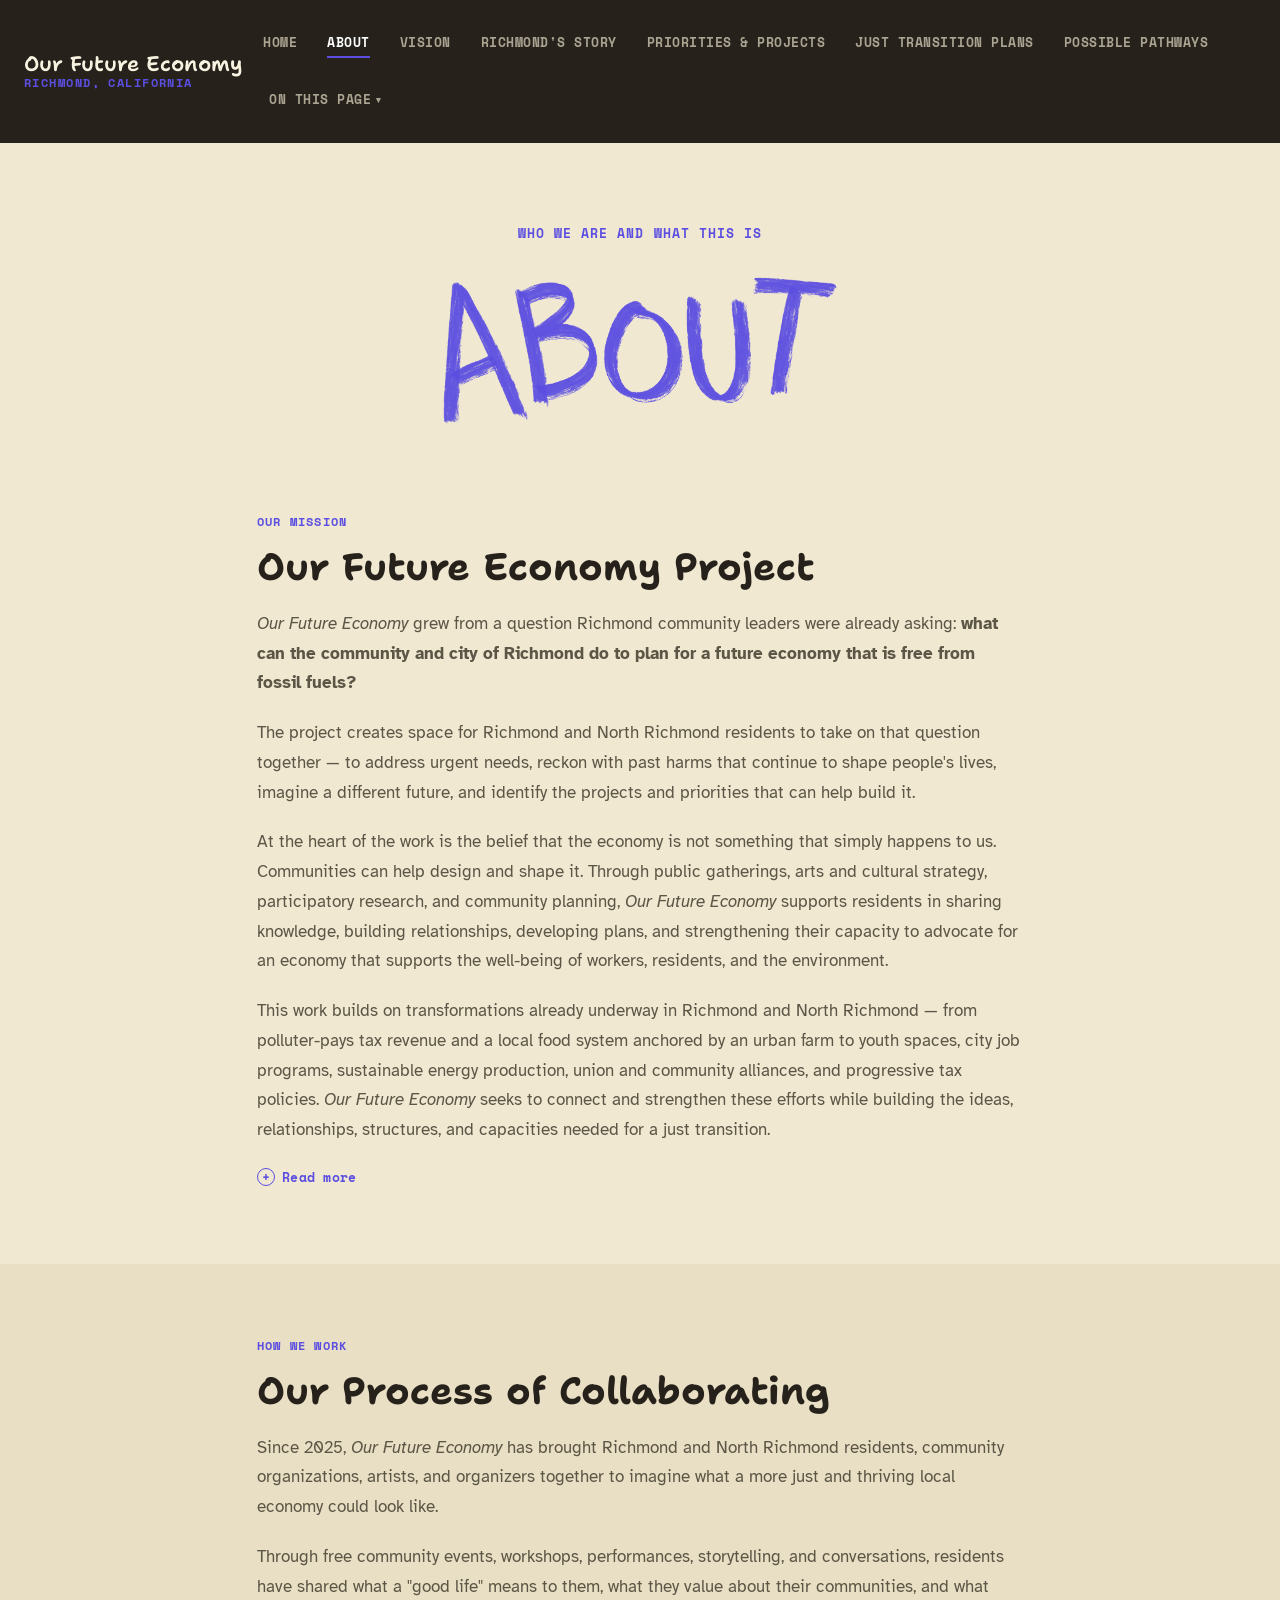
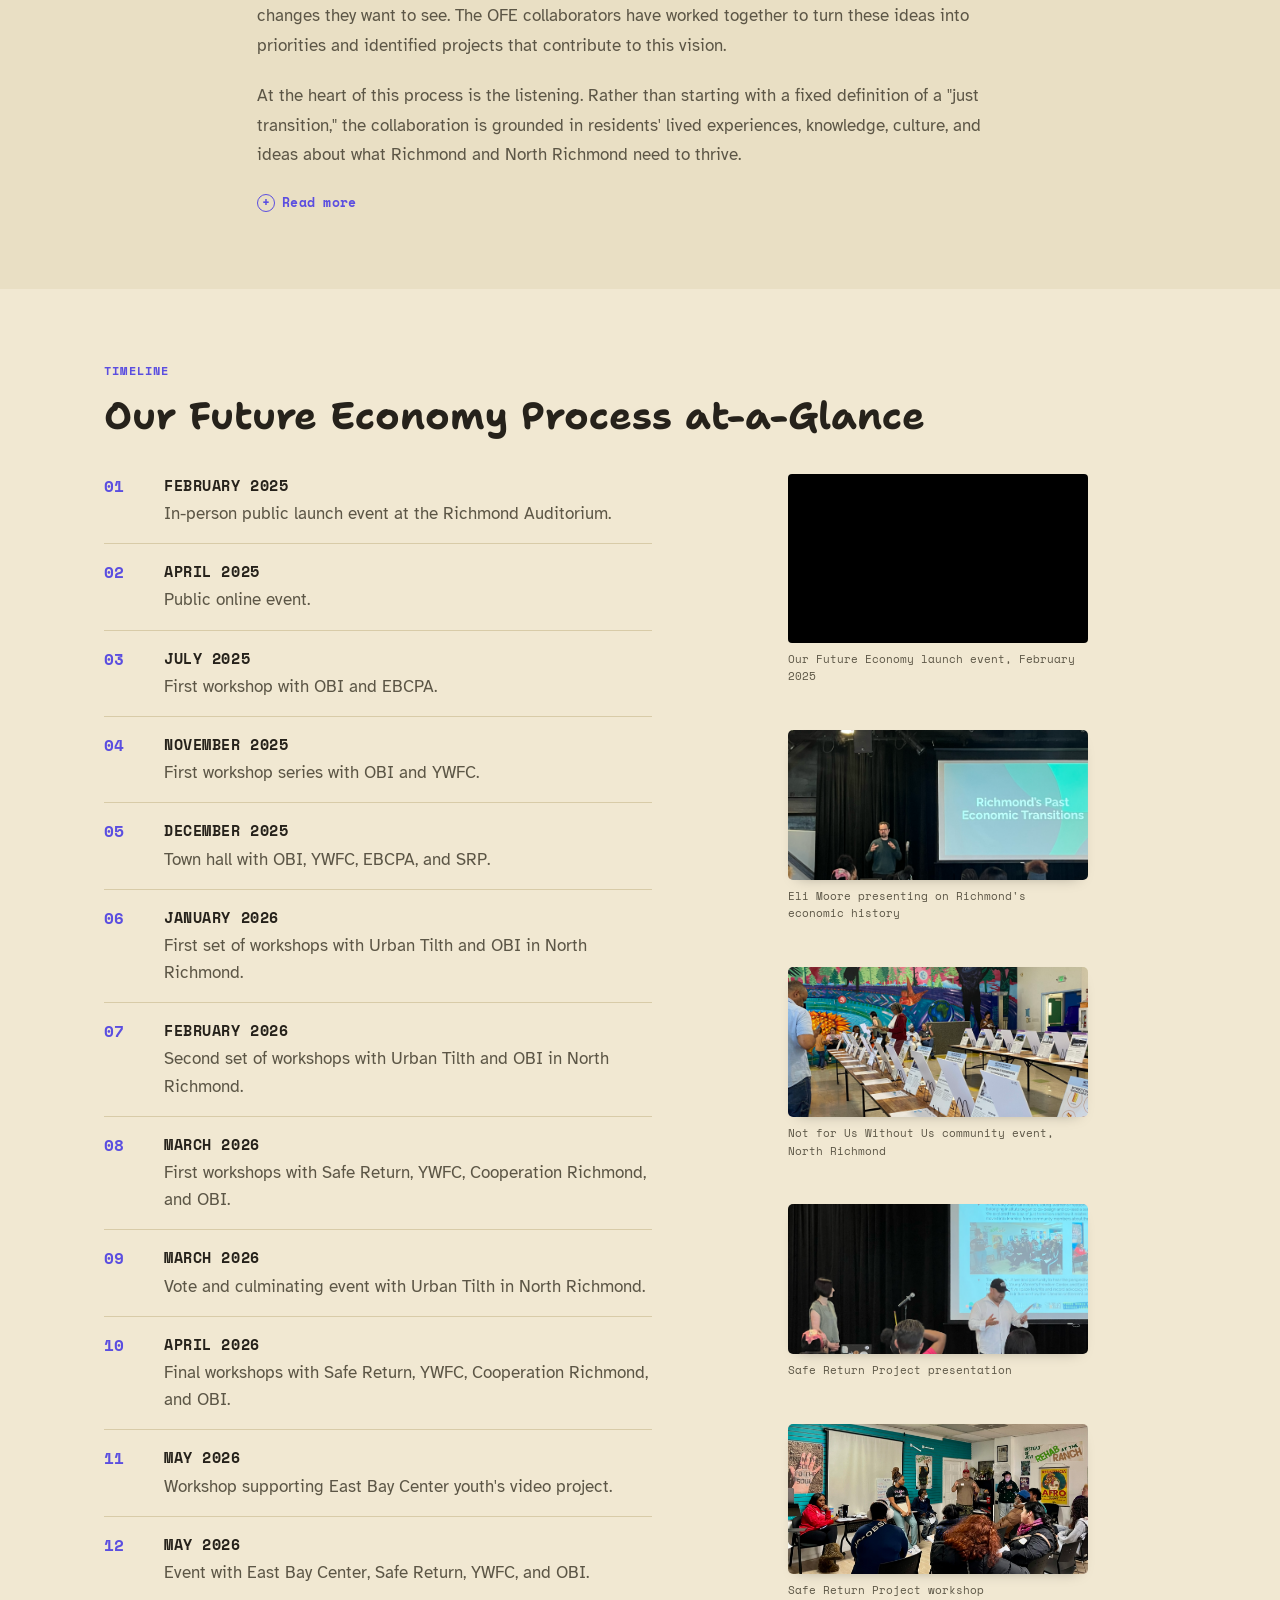
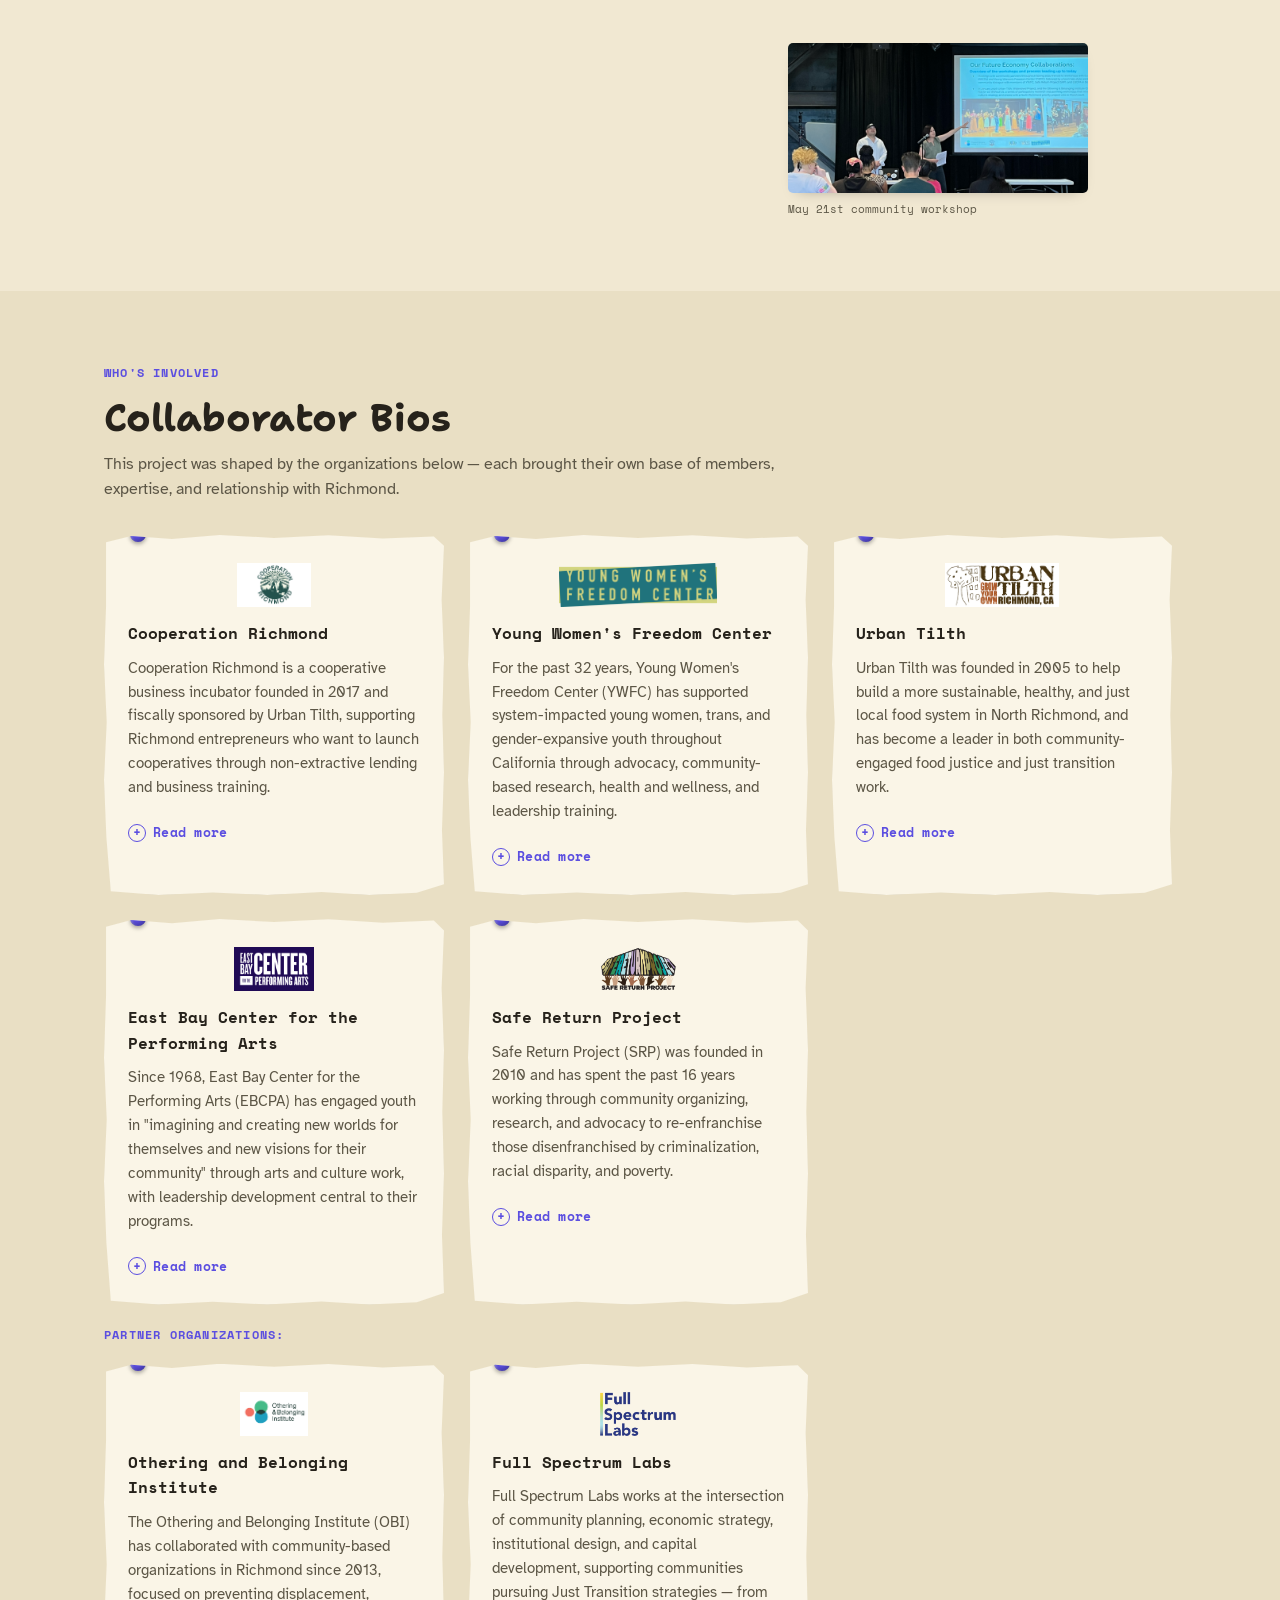
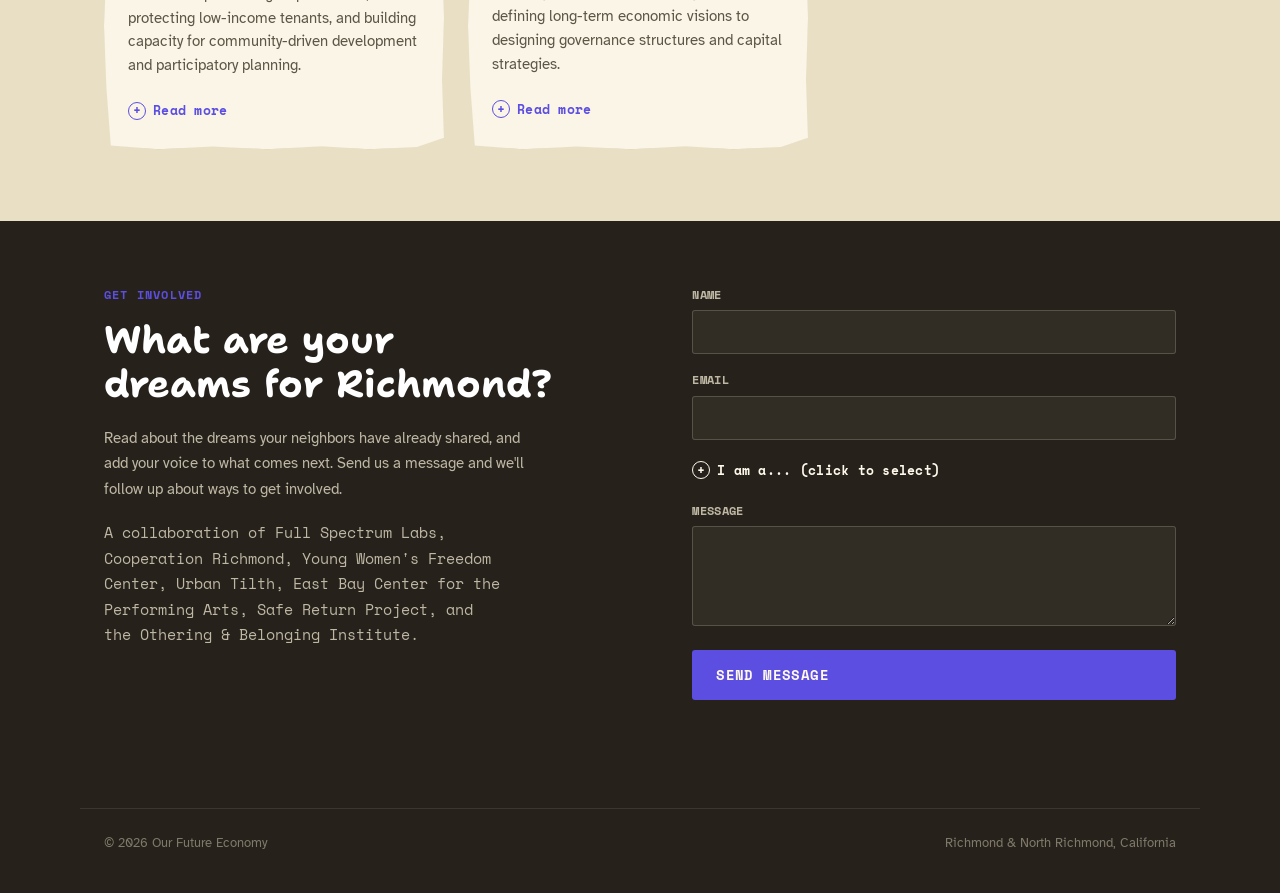
==== commit 68ec2c8a: "tier 1 edits" ====
--- a/about.html
+++ b/about.html
@@ -21,8 +21,8 @@
     <ul class="nav-links" id="primary-nav">
       <li><a href="index.html">Home</a></li>
       <li><a href="about.html" aria-current="page">About</a></li>
+      <li><a href="vision.html">Vision</a></li>
       <li><a href="richmonds-story.html">Richmond's Story</a></li>
-      <li><a href="vision.html">Vision</a></li>
       <li><a href="priorities-projects.html">Priorities &amp; Projects</a></li>
       <li><a href="just-transition-plans.html">Just Transition Plans</a></li>
       <li><a href="possible-pathways.html">Possible Pathways</a></li>
@@ -168,7 +168,102 @@
 
       <div class="bio-grid">
 
-        <div class="card bio-card">
+       
+
+        <div class="card bio-card">
+          <div class="pin"></div>
+          <div class="bio-logo"><img src="assets/images/About/logo_s/Coop richmond logo.png" alt="Cooperation Richmond logo"></div>
+          <h3>Cooperation Richmond</h3>
+          <p>Cooperation Richmond is a cooperative business incubator founded in 2017 and fiscally sponsored by Urban Tilth, supporting Richmond entrepreneurs who want to launch cooperatives through non-extractive lending and business training.</p>
+          <details class="disclosure">
+            <summary>Read more</summary>
+            <div class="disclosure-body">
+              <p>In addition to supporting local entrepreneurs, Cooperation Richmond is actively developing a cooperatively owned grocery store in North Richmond, where resident co-owners will have access to high-quality food and organic produce while building generational wealth through ownership. Through our work with Richmond Our Power Coalition (ROPC), we help fund and organize Anti-Chevron Day and support APEN's Make Polluters Pay initiatives. ROPC's Family of Funds has enabled us to regrant $1.47M to date to community organizations advancing just transition work across Richmond.</p>
+              <p>During the Our Future Economy project, Cooperation Richmond partnered with Safe Return Project, OBI, and Young Women's Freedom Center to host a series of community meetings centering the voices of residents re-entering society, which directly shaped Cooperation Richmond's incubator model.</p>
+            </div>
+          </details>
+        </div>
+
+        <div class="card bio-card">
+          <div class="pin"></div>
+          <div class="bio-logo"><img src="assets/images/About/logo_s/Copy of ywfc-color-logo.png" alt="Young Women's Freedom Center logo"></div>
+          <h3>Young Women's Freedom Center</h3>
+          <p>For the past 32 years, Young Women's Freedom Center (YWFC) has supported system-impacted young women, trans, and gender-expansive youth throughout California through advocacy, community-based research, health and wellness, and leadership training.</p>
+          <details class="disclosure">
+            <summary>Read more</summary>
+            <div class="disclosure-body">
+              <p>In 2025, YWFC conducted a survey to gather more information on the needs and experiences of system-impacted youth in Richmond, and requested facilitation training from OBI to support their youth interns' participation in the Our Future Economy series.</p>
+              <p>In December of 2025, YWFC and OBI co-facilitated a town hall for system-impacted youth and community members at the Safe Return Project space, integrating story circles, youth arts and culture presentations, and small group dialogue, which helped curate a comprehensive list of potential just transition projects.</p>
+            </div>
+          </details>
+        </div>
+
+        <div class="card bio-card">
+          <div class="pin"></div>
+          <div class="bio-logo"><img src="assets/images/About/logo_s/Urban Tilth Logo.png" alt="Urban Tilth logo"></div>
+          <h3>Urban Tilth</h3>
+          <p>Urban Tilth was founded in 2005 to help build a more sustainable, healthy, and just local food system in North Richmond, and has become a leader in both community-engaged food justice and just transition work.</p>
+          <details class="disclosure">
+            <summary>Read more</summary>
+            <div class="disclosure-body">
+              <p>Urban Tilth, the Watershed Project, and the Othering &amp; Belonging Institute co-led <em>Not for Us Without Us</em>, a series of North Richmond participatory planning workshops across Corinne Sain Senior Center, Zoom, and Verde Elementary School — beginning with story circles on land stewardship and community care, then moving into popular education on environmental racism, climate justice, and proposed North Richmond projects.</p>
+              <p>The workshops culminated in a community celebration and project vote in March 2026 at Verde Elementary School, with results shared on <a href="https://urbantilth.org/news/not-for-us-without-us-final-vote-and-celebration-recap/" target="_blank" rel="noopener">the Urban Tilth website</a>. Next steps include convening a resident leadership group to continue advocacy through the North Richmond MOU Coalition.</p>
+            </div>
+          </details>
+        </div>
+
+        <div class="card bio-card">
+          <div class="pin"></div>
+          <div class="bio-logo"><img src="assets/images/About/logo_s/East Bay Center for Performing Arts Logo.png" alt="East Bay Center for the Performing Arts logo"></div>
+          <h3>East Bay Center for the Performing Arts</h3>
+          <p>Since 1968, East Bay Center for the Performing Arts (EBCPA) has engaged youth in "imagining and creating new worlds for themselves and new visions for their community" through arts and culture work, with leadership development central to their programs.</p>
+          <details class="disclosure">
+            <summary>Read more</summary>
+            <div class="disclosure-body">
+              <p>Recent examples include presenting at school board meetings and participating in the Invest in Youth Coalition with several other Richmond-based organizations. In the spring of 2026, OBI collaborated with a group of EBCPA youth to create a short video highlighting the challenges they face and their visions for Richmond, shared at <em>Uplifting Our Visions</em> in May 2026 and used as an ongoing advocacy tool. <a href="https://drive.google.com/file/d/16KSklowy0snXBUJbmoY5cx42M89VQ-Cu/view?usp=sharing" target="_blank" rel="noopener">Watch the video</a></p>
+            </div>
+          </details>
+        </div>
+
+        <div class="card bio-card">
+          <div class="pin"></div>
+          <div class="bio-logo"><img src="assets/images/About/logo_s/SRP LOGOS-01.png" alt="Safe Return Project logo"></div>
+          <h3>Safe Return Project</h3>
+          <p>Safe Return Project (SRP) was founded in 2010 and has spent the past 16 years working through community organizing, research, and advocacy to re-enfranchise those disenfranchised by criminalization, racial disparity, and poverty.</p>
+          <details class="disclosure">
+            <summary>Read more</summary>
+            <div class="disclosure-body">
+              <p>Starting in 2019, SRP began exploring the connections between abolition and just transition organizing by joining the Movement for Mass Liberation and Deep Democracy — working to make the just transition narrative more inclusive of formerly incarcerated people. This was followed by ongoing participatory research in re-entry and job training, contributions to the Blue Green New Deal, and, in 2024, the <a href="https://belonging.berkeley.edu/mass-liberation-climate-justice-toolkit" target="_blank" rel="noopener">Mass Liberation &amp; Climate Justice Toolkit</a> created with OBI, Be the Change, and Sharp as Knives.</p>
+              <p>In February 2026, SRP hosted Cooperation Richmond, YWFC, and OBI to co-design a series of workshops with system-impacted and formerly incarcerated community members, culminating in <em>Uplifting Our Visions</em> at East Bay Center for Performing Arts in May 2026.</p>
+            </div>
+          </details>
+        </div>
+
+        </div>
+        </div>
+
+      <div class="wrap">
+      <!-- <h2>Collaborator Bios</h2> -->
+      <div class="eyebrow" style="margin:20px 20px 20px 0px;">Partner Organizations:</div>
+
+      <div class="bio-grid">
+
+
+        <div class="card bio-card">
+          <div class="pin"></div>
+          <div class="bio-logo"><img src="assets/images/About/logo_s/obi_logo.png" alt="Othering &amp; Belonging Institute logo"></div>
+          <h3>Othering and Belonging Institute</h3>
+          <p>The Othering and Belonging Institute (OBI) has collaborated with community-based organizations in Richmond since 2013, focused on preventing displacement, protecting low-income tenants, and building capacity for community-driven development and participatory planning.</p>
+          <details class="disclosure">
+            <summary>Read more</summary>
+            <div class="disclosure-body">
+              <p>OBI's Community Power and Policy Partnership team's contributions to just transition planning in Richmond started with the <a href="https://www.richmondlisteningproject.org/listen" target="_blank" rel="noopener">Richmond Listening Project</a>, a participatory research project and podcast series documenting Richmond residents' experiences of the fossil fuel economy. OBI also compiled data on <a href="https://belonging.berkeley.edu/taking-stock-visioning-beyond-refineryy" target="_blank" rel="noopener">the harms and dependencies</a> the city has on that economy, and produced the animated video "How to Plan for an Economy Beyond Fossil Fuels."</p>
+              <p>In late 2024, OBI invited Richmond partners to collaborate on creating space for residents to shape the future economy, guided by OBI's <a href="https://belonging.berkeley.edu/transformative-research-toolkit/principles-and-frameworks" target="_blank" rel="noopener">Transformative Research Methodology</a>, which intentionally integrates arts and cultural strategies to center community expertise and create openings for self-determination.</p>
+            </div>
+          </details>
+        </div>
+
+         <div class="card bio-card">
           <div class="pin"></div>
           <div class="bio-logo"><img src="assets/images/About/logo_s/FullSpectrumLabs_Logo_Final-300px.png.webp" alt="Full Spectrum Labs logo"></div>
           <h3>Full Spectrum Labs</h3>
@@ -178,89 +273,6 @@
             <div class="disclosure-body">
               <p>A central area of our work involves supporting communities pursuing Just Transition strategies. This includes helping communities define long-term economic visions, identify implementation pathways, design governance structures, develop capital strategies, and strengthen the ecosystem of organizations needed to steward transformation over time.</p>
               <p>Richmond has emerged as one of the places where these questions are being actively explored. Through the Good Life Pledge initiative, Richmond has also been identified as one of a small number of communities receiving support for community-led economic transformation efforts. Within the Our Future Economy project, Full Spectrum's role has primarily been one of facilitation, synthesis, and strategic support — helping surface and connect the visions that already exist within the community.</p>
-            </div>
-          </details>
-        </div>
-
-        <div class="card bio-card">
-          <div class="pin"></div>
-          <div class="bio-logo"><img src="assets/images/About/logo_s/Coop richmond logo.png" alt="Cooperation Richmond logo"></div>
-          <h3>Cooperation Richmond</h3>
-          <p>Cooperation Richmond is a cooperative business incubator founded in 2017 and fiscally sponsored by Urban Tilth, supporting Richmond entrepreneurs who want to launch cooperatives through non-extractive lending and business training.</p>
-          <details class="disclosure">
-            <summary>Read more</summary>
-            <div class="disclosure-body">
-              <p>In addition to supporting local entrepreneurs, Cooperation Richmond is actively developing a cooperatively owned grocery store in North Richmond, where resident co-owners will have access to high-quality food and organic produce while building generational wealth through ownership. Through our work with Richmond Our Power Coalition (ROPC), we help fund and organize Anti-Chevron Day and support APEN's Make Polluters Pay initiatives. ROPC's Family of Funds has enabled us to regrant $1.47M to date to community organizations advancing just transition work across Richmond.</p>
-              <p>During the Our Future Economy project, Cooperation Richmond partnered with Safe Return Project, OBI, and Young Women's Freedom Center to host a series of community meetings centering the voices of residents re-entering society, which directly shaped Cooperation Richmond's incubator model.</p>
-            </div>
-          </details>
-        </div>
-
-        <div class="card bio-card">
-          <div class="pin"></div>
-          <div class="bio-logo"><img src="assets/images/About/logo_s/Copy of ywfc-color-logo.png" alt="Young Women's Freedom Center logo"></div>
-          <h3>Young Women's Freedom Center</h3>
-          <p>For the past 32 years, Young Women's Freedom Center (YWFC) has supported system-impacted young women, trans, and gender-expansive youth throughout California through advocacy, community-based research, health and wellness, and leadership training.</p>
-          <details class="disclosure">
-            <summary>Read more</summary>
-            <div class="disclosure-body">
-              <p>In 2025, YWFC conducted a survey to gather more information on the needs and experiences of system-impacted youth in Richmond, and requested facilitation training from OBI to support their youth interns' participation in the Our Future Economy series.</p>
-              <p>In December of 2025, YWFC and OBI co-facilitated a town hall for system-impacted youth and community members at the Safe Return Project space, integrating story circles, youth arts and culture presentations, and small group dialogue, which helped curate a comprehensive list of potential just transition projects.</p>
-            </div>
-          </details>
-        </div>
-
-        <div class="card bio-card">
-          <div class="pin"></div>
-          <div class="bio-logo"><img src="assets/images/About/logo_s/Urban Tilth Logo.png" alt="Urban Tilth logo"></div>
-          <h3>Urban Tilth</h3>
-          <p>Urban Tilth was founded in 2005 to help build a more sustainable, healthy, and just local food system in North Richmond, and has become a leader in both community-engaged food justice and just transition work.</p>
-          <details class="disclosure">
-            <summary>Read more</summary>
-            <div class="disclosure-body">
-              <p>Urban Tilth, the Watershed Project, and the Othering &amp; Belonging Institute co-led <em>Not for Us Without Us</em>, a series of North Richmond participatory planning workshops across Corinne Sain Senior Center, Zoom, and Verde Elementary School — beginning with story circles on land stewardship and community care, then moving into popular education on environmental racism, climate justice, and proposed North Richmond projects.</p>
-              <p>The workshops culminated in a community celebration and project vote in March 2026 at Verde Elementary School, with results shared on <a href="https://urbantilth.org/news/not-for-us-without-us-final-vote-and-celebration-recap/" target="_blank" rel="noopener">the Urban Tilth website</a>. Next steps include convening a resident leadership group to continue advocacy through the North Richmond MOU Coalition.</p>
-            </div>
-          </details>
-        </div>
-
-        <div class="card bio-card">
-          <div class="pin"></div>
-          <div class="bio-logo"><img src="assets/images/About/logo_s/East Bay Center for Performing Arts Logo.png" alt="East Bay Center for the Performing Arts logo"></div>
-          <h3>East Bay Center for the Performing Arts</h3>
-          <p>Since 1968, East Bay Center for the Performing Arts (EBCPA) has engaged youth in "imagining and creating new worlds for themselves and new visions for their community" through arts and culture work, with leadership development central to their programs.</p>
-          <details class="disclosure">
-            <summary>Read more</summary>
-            <div class="disclosure-body">
-              <p>Recent examples include presenting at school board meetings and participating in the Invest in Youth Coalition with several other Richmond-based organizations. In the spring of 2026, OBI collaborated with a group of EBCPA youth to create a short video highlighting the challenges they face and their visions for Richmond, shared at <em>Uplifting Our Visions</em> in May 2026 and used as an ongoing advocacy tool. <a href="https://drive.google.com/file/d/16KSklowy0snXBUJbmoY5cx42M89VQ-Cu/view?usp=sharing" target="_blank" rel="noopener">Watch the video</a></p>
-            </div>
-          </details>
-        </div>
-
-        <div class="card bio-card">
-          <div class="pin"></div>
-          <div class="bio-logo"><img src="assets/images/About/logo_s/SRP LOGOS-01.png" alt="Safe Return Project logo"></div>
-          <h3>Safe Return Project</h3>
-          <p>Safe Return Project (SRP) was founded in 2010 and has spent the past 16 years working through community organizing, research, and advocacy to re-enfranchise those disenfranchised by criminalization, racial disparity, and poverty.</p>
-          <details class="disclosure">
-            <summary>Read more</summary>
-            <div class="disclosure-body">
-              <p>Starting in 2019, SRP began exploring the connections between abolition and just transition organizing by joining the Movement for Mass Liberation and Deep Democracy — working to make the just transition narrative more inclusive of formerly incarcerated people. This was followed by ongoing participatory research in re-entry and job training, contributions to the Blue Green New Deal, and, in 2024, the <a href="https://belonging.berkeley.edu/mass-liberation-climate-justice-toolkit" target="_blank" rel="noopener">Mass Liberation &amp; Climate Justice Toolkit</a> created with OBI, Be the Change, and Sharp as Knives.</p>
-              <p>In February 2026, SRP hosted Cooperation Richmond, YWFC, and OBI to co-design a series of workshops with system-impacted and formerly incarcerated community members, culminating in <em>Uplifting Our Visions</em> at East Bay Center for Performing Arts in May 2026.</p>
-            </div>
-          </details>
-        </div>
-
-        <div class="card bio-card">
-          <div class="pin"></div>
-          <div class="bio-logo"><img src="assets/images/About/logo_s/obi_logo.png" alt="Othering &amp; Belonging Institute logo"></div>
-          <h3>Othering and Belonging Institute</h3>
-          <p>The Othering and Belonging Institute (OBI) has collaborated with community-based organizations in Richmond since 2013, focused on preventing displacement, protecting low-income tenants, and building capacity for community-driven development and participatory planning.</p>
-          <details class="disclosure">
-            <summary>Read more</summary>
-            <div class="disclosure-body">
-              <p>OBI's Community Power and Policy Partnership team's contributions to just transition planning in Richmond started with the <a href="https://www.richmondlisteningproject.org/listen" target="_blank" rel="noopener">Richmond Listening Project</a>, a participatory research project and podcast series documenting Richmond residents' experiences of the fossil fuel economy. OBI also compiled data on <a href="https://belonging.berkeley.edu/taking-stock-visioning-beyond-refineryy" target="_blank" rel="noopener">the harms and dependencies</a> the city has on that economy, and produced the animated video "How to Plan for an Economy Beyond Fossil Fuels."</p>
-              <p>In late 2024, OBI invited Richmond partners to collaborate on creating space for residents to shape the future economy, guided by OBI's <a href="https://belonging.berkeley.edu/transformative-research-toolkit/principles-and-frameworks" target="_blank" rel="noopener">Transformative Research Methodology</a>, which intentionally integrates arts and cultural strategies to center community expertise and create openings for self-determination.</p>
             </div>
           </details>
         </div>
@@ -287,6 +299,24 @@
       <div class="field">
         <label for="f-email">Email</label>
         <input id="f-email" name="email" type="email" autocomplete="email" required>
+      </div>
+      <div class="field">
+        <details class="disclosure">
+          <summary>I am a... (click to select)</summary>
+          <div class="disclosure-body">
+            <div class="checkbox-grid">
+              <label><input type="checkbox" name="audience" value="Richmond resident who wants to get involved"> Richmond resident who wants to get involved</label>
+              <label><input type="checkbox" name="audience" value="Richmond resident with a question or comment"> Richmond resident with a question or comment</label>
+              <label><input type="checkbox" name="audience" value="Business or organization interested in partnering"> Business or organization interested in partnering</label>
+              <label><input type="checkbox" name="audience" value="Nonprofit or community group looking to collaborate"> Nonprofit or community group looking to collaborate</label>
+              <label><input type="checkbox" name="audience" value="Government or agency staff"> Government or agency staff</label>
+              <label><input type="checkbox" name="audience" value="Researcher or student"> Researcher or student</label>
+              <label><input type="checkbox" name="audience" value="Donor or funder who wants to learn more"> Donor or funder who wants to learn more</label>
+              <label><input type="checkbox" name="audience" value="Media or press inquiry"> Media or press inquiry</label>
+              <label><input type="checkbox" name="audience" value="Something else"> Something else</label>
+            </div>
+          </div>
+        </details>
       </div>
       <div class="field">
         <label for="f-message">Message</label>
--- a/css/style.css
+++ b/css/style.css
@@ -646,7 +646,7 @@
 /* ---------------- Bio cards ---------------- */
 .bio-grid{
   display:grid;
-  grid-template-columns:repeat(auto-fit, minmax(280px, 1fr));
+  grid-template-columns:repeat(auto-fill, minmax(280px, 340px));
   gap:24px;
 }
 .bio-card{
@@ -1019,6 +1019,18 @@
   position:sticky;
   top:96px;
 }
+.vision-theme-media-photo{
+  border:0;
+  background:none;
+  padding:0;
+  overflow:hidden;
+}
+.vision-theme-media-photo img{
+  width:100%;
+  height:100%;
+  object-fit:cover;
+  display:block;
+}
 .vision-theme-body .lede-copy{ max-width:66ch; }
 
 .related-projects{
@@ -1195,6 +1207,37 @@
   background:#f1e8d21a;
 }
 .field textarea{ resize:vertical; min-height:100px; }
+.contact-form details.disclosure{ margin-top:0; }
+.contact-form details.disclosure > summary{
+  color:#fff8ec;
+  transition:color .15s ease;
+}
+.contact-form details.disclosure > summary::before{
+  border-color:#fff8ec;
+  transition:border-color .15s ease;
+}
+.contact-form details.disclosure > summary:hover{
+  color:var(--accent);
+}
+.contact-form details.disclosure > summary:hover::before{
+  border-color:var(--accent);
+}
+.contact-form details.disclosure .disclosure-body{
+  border-top:1px solid #f1e8d21a;
+}
+.contact-form .checkbox-grid label{
+  font-family:var(--font-body);
+  font-size:14.5px;
+  font-weight:400;
+  text-transform:none;
+  letter-spacing:normal;
+  color:#fff8ec;
+}
+.contact-form .checkbox-grid input[type="checkbox"]{
+  accent-color:var(--accent);
+  border:1px solid #f1e8d233;
+  background:#f1e8d20d;
+}
 .form-status{
   font-family:var(--font-record);
   font-size:13px;
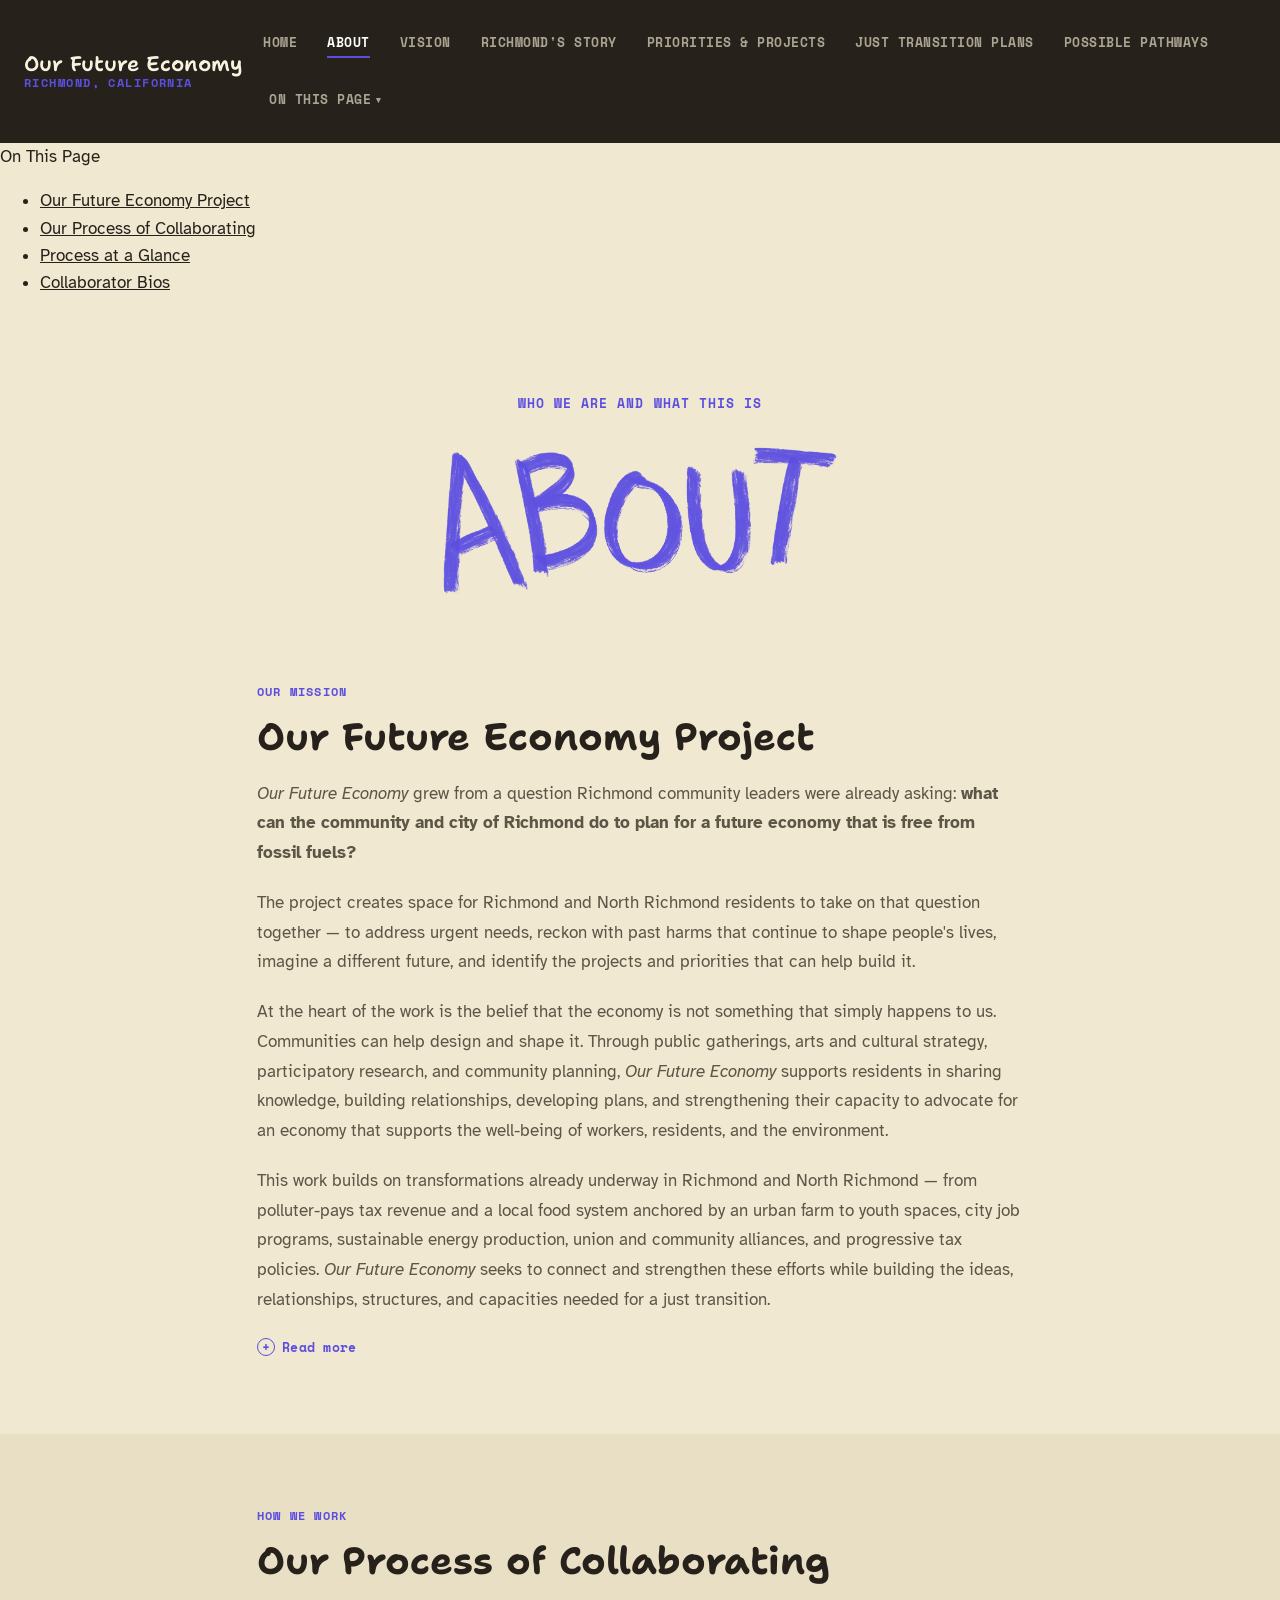
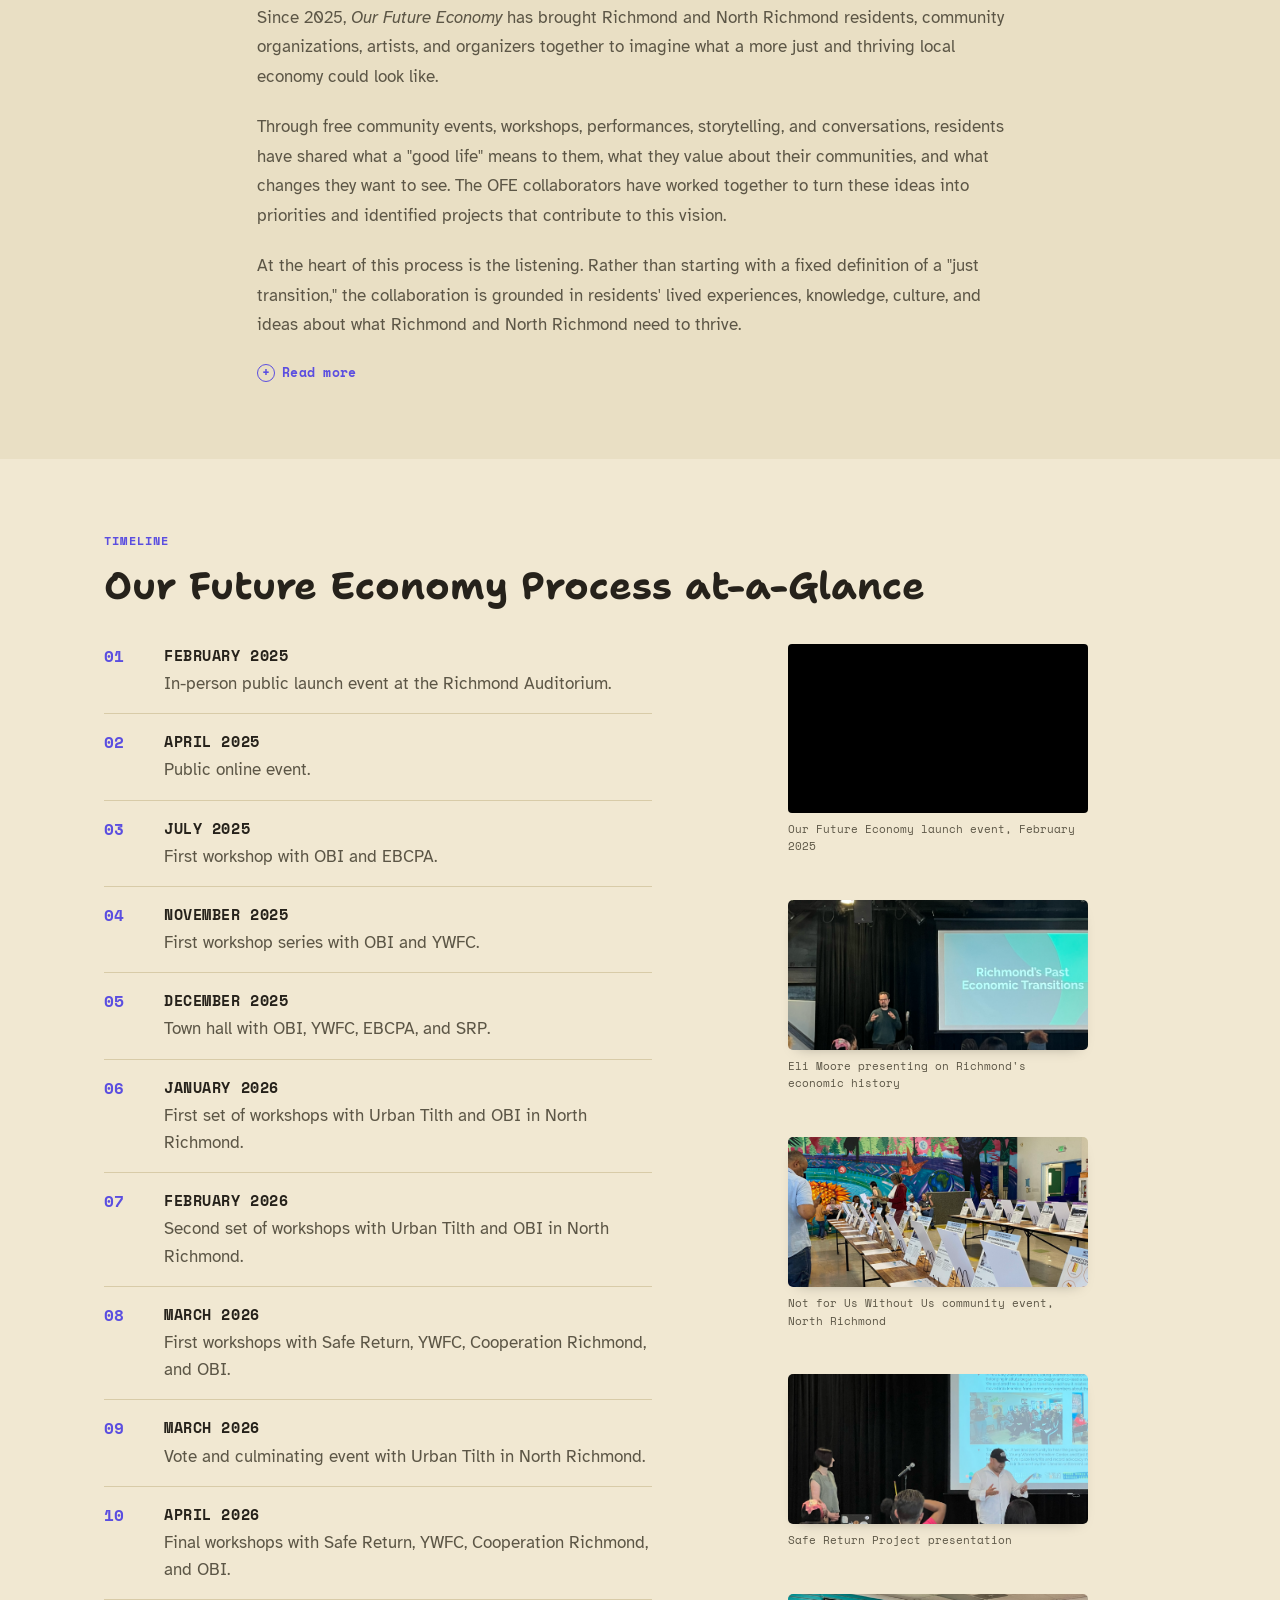
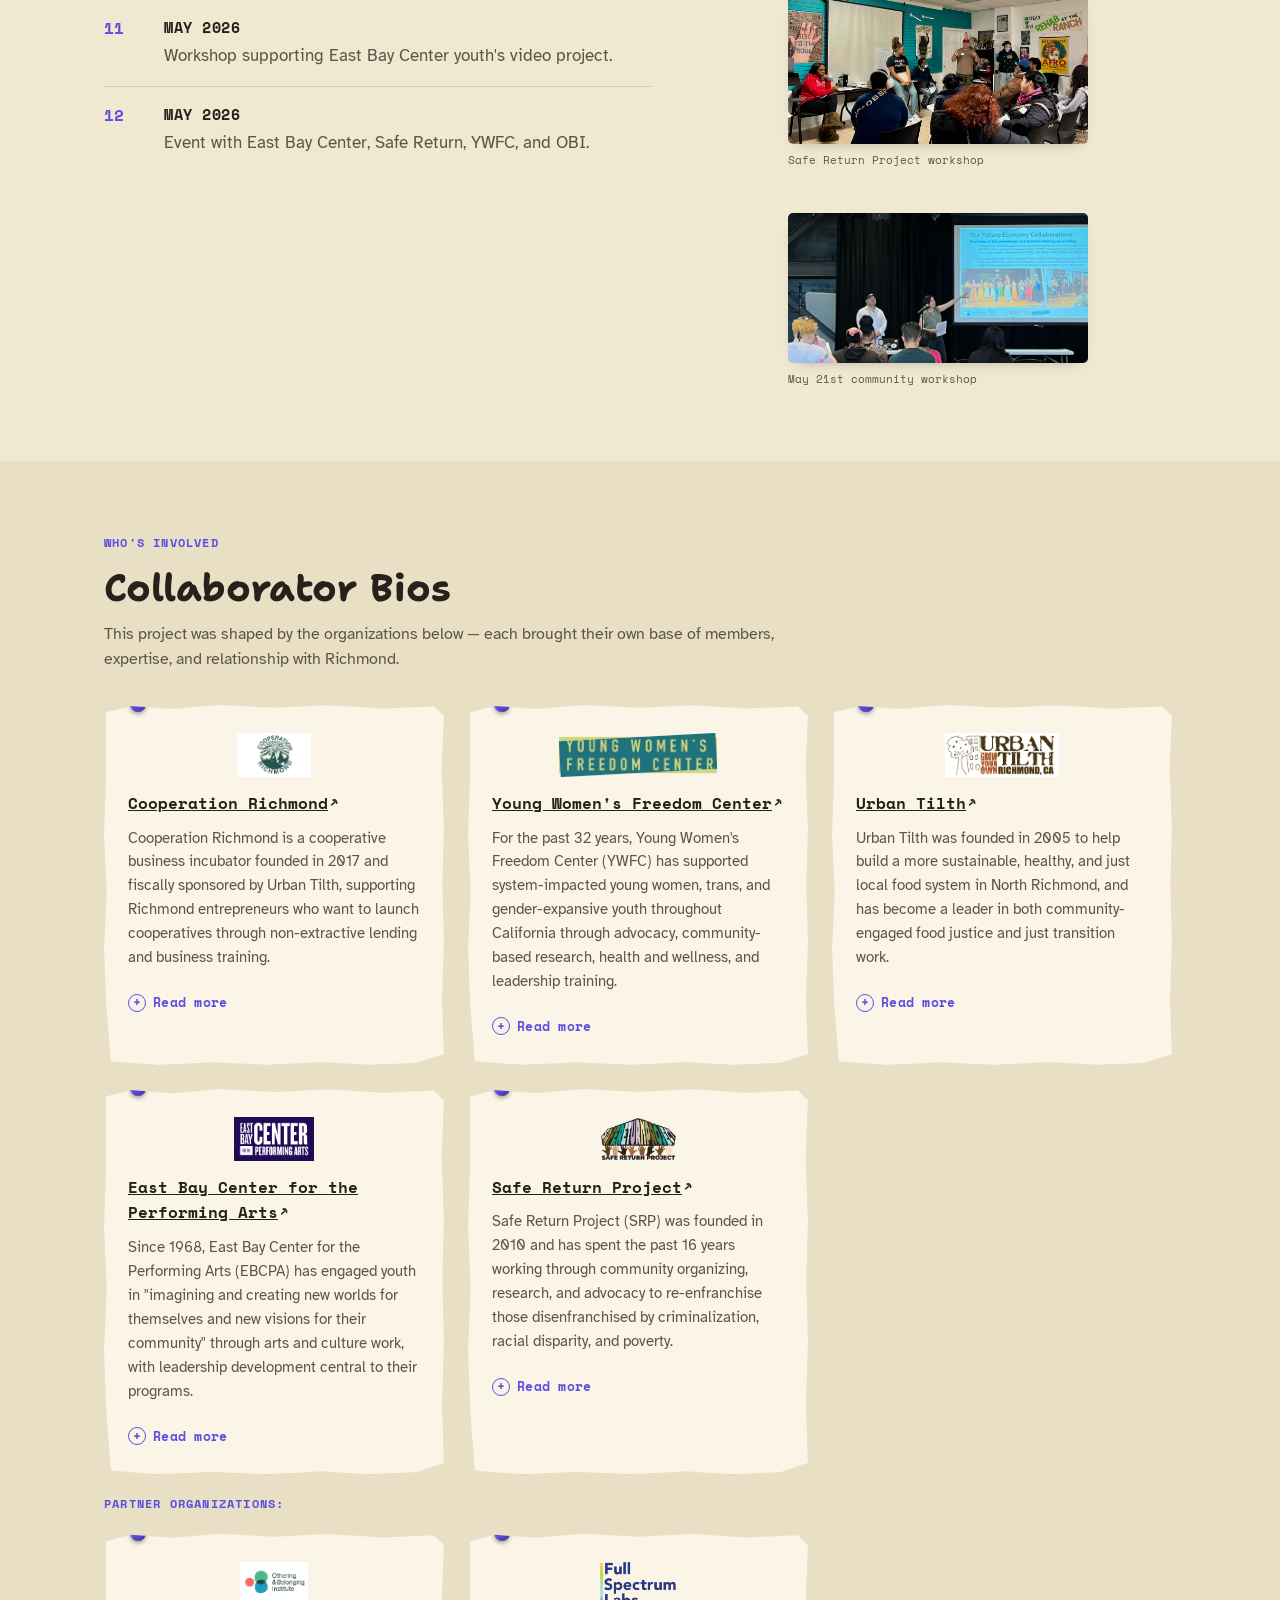
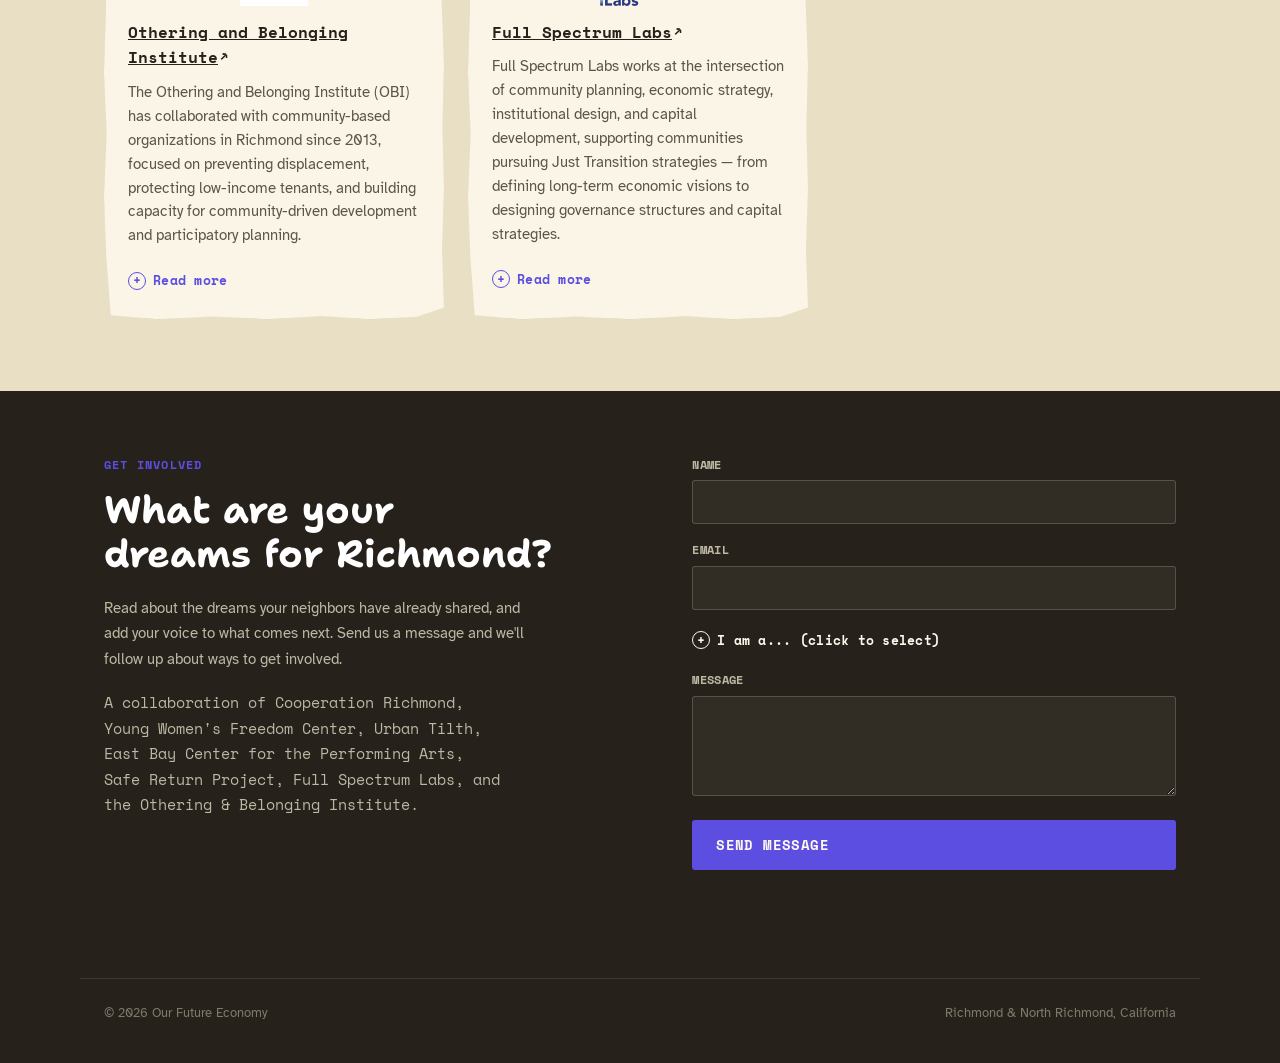
==== commit 738c31df: "added sidebar navigation to about page" ====
--- a/about.html
+++ b/about.html
@@ -11,7 +11,7 @@
 <link href="https://fonts.googleapis.com/css2?family=Shantell+Sans:wght@400;600;700&family=Space+Mono:wght@400;700&family=Atkinson+Hyperlegible:wght@400;700&display=swap" rel="stylesheet">
 <link rel="stylesheet" href="css/style.css">
 </head>
-<body class="page-about">
+<body class="page-about has-sidebar-toc">
 <a class="skip-link" href="#main">Skip to main content</a>
 
 <header class="site-nav">
@@ -42,6 +42,18 @@
 
 <main id="main">
 
+  <nav class="page-toc-sidebar" aria-label="On this page">
+    <!-- <div class="page-toc-sidebar-inner"> -->
+      <div class="page-toc-sidebar-eyebrow">On This Page</div>
+      <ul class="page-toc-sidebar-list">
+        <li><a href="#our-future-economy-project">Our Future Economy Project</a></li>
+        <li><a href="#our-process-of-collaborating">Our Process of Collaborating</a></li>
+        <li><a href="#process-at-a-glance">Process at a Glance</a></li>
+        <li><a href="#collaborator-bios">Collaborator Bios</a></li>
+      </ul>
+    <!-- </div> -->
+  </nav>
+
   <section class="page-header">
     <div class="wrap">
       <div class="page-kicker">Who We Are and What This Is</div>
@@ -173,7 +185,7 @@
         <div class="card bio-card">
           <div class="pin"></div>
           <div class="bio-logo"><img src="assets/images/About/logo_s/Coop richmond logo.png" alt="Cooperation Richmond logo"></div>
-          <h3>Cooperation Richmond</h3>
+          <h3><a href="https://www.cooperationrichmond.org/" target="_blank" rel="noopener">Cooperation Richmond</a></h3>
           <p>Cooperation Richmond is a cooperative business incubator founded in 2017 and fiscally sponsored by Urban Tilth, supporting Richmond entrepreneurs who want to launch cooperatives through non-extractive lending and business training.</p>
           <details class="disclosure">
             <summary>Read more</summary>
@@ -187,7 +199,7 @@
         <div class="card bio-card">
           <div class="pin"></div>
           <div class="bio-logo"><img src="assets/images/About/logo_s/Copy of ywfc-color-logo.png" alt="Young Women's Freedom Center logo"></div>
-          <h3>Young Women's Freedom Center</h3>
+          <h3><a href="https://youngwomenfree.org/" target="_blank" rel="noopener">Young Women's Freedom Center</a></h3>
           <p>For the past 32 years, Young Women's Freedom Center (YWFC) has supported system-impacted young women, trans, and gender-expansive youth throughout California through advocacy, community-based research, health and wellness, and leadership training.</p>
           <details class="disclosure">
             <summary>Read more</summary>
@@ -201,7 +213,7 @@
         <div class="card bio-card">
           <div class="pin"></div>
           <div class="bio-logo"><img src="assets/images/About/logo_s/Urban Tilth Logo.png" alt="Urban Tilth logo"></div>
-          <h3>Urban Tilth</h3>
+          <h3><a href="https://urbantilth.org/" target="_blank" rel="noopener">Urban Tilth</a></h3>
           <p>Urban Tilth was founded in 2005 to help build a more sustainable, healthy, and just local food system in North Richmond, and has become a leader in both community-engaged food justice and just transition work.</p>
           <details class="disclosure">
             <summary>Read more</summary>
@@ -215,7 +227,7 @@
         <div class="card bio-card">
           <div class="pin"></div>
           <div class="bio-logo"><img src="assets/images/About/logo_s/East Bay Center for Performing Arts Logo.png" alt="East Bay Center for the Performing Arts logo"></div>
-          <h3>East Bay Center for the Performing Arts</h3>
+          <h3><a href="https://eastbaycenter.org/" target="_blank" rel="noopener">East Bay Center for the Performing Arts</a></h3>
           <p>Since 1968, East Bay Center for the Performing Arts (EBCPA) has engaged youth in "imagining and creating new worlds for themselves and new visions for their community" through arts and culture work, with leadership development central to their programs.</p>
           <details class="disclosure">
             <summary>Read more</summary>
@@ -228,7 +240,7 @@
         <div class="card bio-card">
           <div class="pin"></div>
           <div class="bio-logo"><img src="assets/images/About/logo_s/SRP LOGOS-01.png" alt="Safe Return Project logo"></div>
-          <h3>Safe Return Project</h3>
+          <h3><a href="http://safereturnprj.org/" target="_blank" rel="noopener">Safe Return Project</a></h3>
           <p>Safe Return Project (SRP) was founded in 2010 and has spent the past 16 years working through community organizing, research, and advocacy to re-enfranchise those disenfranchised by criminalization, racial disparity, and poverty.</p>
           <details class="disclosure">
             <summary>Read more</summary>
@@ -252,7 +264,7 @@
         <div class="card bio-card">
           <div class="pin"></div>
           <div class="bio-logo"><img src="assets/images/About/logo_s/obi_logo.png" alt="Othering &amp; Belonging Institute logo"></div>
-          <h3>Othering and Belonging Institute</h3>
+          <h3><a href="https://belonging.berkeley.edu/community-power-and-policy-partnerships" target="_blank" rel="noopener">Othering and Belonging Institute</a></h3>
           <p>The Othering and Belonging Institute (OBI) has collaborated with community-based organizations in Richmond since 2013, focused on preventing displacement, protecting low-income tenants, and building capacity for community-driven development and participatory planning.</p>
           <details class="disclosure">
             <summary>Read more</summary>
@@ -266,7 +278,7 @@
          <div class="card bio-card">
           <div class="pin"></div>
           <div class="bio-logo"><img src="assets/images/About/logo_s/FullSpectrumLabs_Logo_Final-300px.png.webp" alt="Full Spectrum Labs logo"></div>
-          <h3>Full Spectrum Labs</h3>
+          <h3><a href="https://fullspectrumlabs.org/" target="_blank" rel="noopener">Full Spectrum Labs</a></h3>
           <p>Full Spectrum Labs works at the intersection of community planning, economic strategy, institutional design, and capital development, supporting communities pursuing Just Transition strategies — from defining long-term economic visions to designing governance structures and capital strategies.</p>
           <details class="disclosure">
             <summary>Read more</summary>
@@ -289,7 +301,7 @@
       <div class="eyebrow">Get involved</div>
       <h2>What are your dreams for Richmond?</h2>
       <p>Read about the dreams your neighbors have already shared, and add your voice to what comes next. Send us a message and we'll follow up about ways to get involved.</p>
-      <p class="footer-orgs">A collaboration of Full Spectrum Labs, Cooperation Richmond, Young Women's Freedom Center, Urban Tilth, East Bay Center for the Performing Arts, Safe Return Project, and the Othering &amp; Belonging Institute.</p>
+      <p class="footer-orgs">A collaboration of Cooperation Richmond, Young Women's Freedom Center, Urban Tilth, East Bay Center for the Performing Arts, Safe Return Project, Full Spectrum Labs, and the Othering &amp; Belonging Institute.</p>
     </div>
     <form class="contact-form" id="contact-form">
       <div class="field">
--- a/css/style.css
+++ b/css/style.css
@@ -242,6 +242,71 @@
   }
   .nav-dropdown-toggle{ width:100%; justify-content:space-between; padding-right:2px; }
   .nav-dropdown-menu a{ padding:8px 0; }
+}
+
+/* ---------------- Page sidebar TOC (overlay) ----------------
+   Sections stay exactly as full-bleed as they are everywhere else on the
+   site; each one just reserves an empty strip of padding on its right edge
+   for the sidebar to occupy, so the section's own background still paints
+   underneath it — the sidebar overlays whatever color is currently in view
+   rather than sitting on a background column of its own. */
+@media (min-width:1360px){
+  body.has-sidebar-toc .nav-dropdown{ display:none; }
+
+  body.has-sidebar-toc main > section:not(.page-header){
+    padding-right:50px;
+  }
+
+  .page-toc-sidebar{
+    position:sticky;
+    top:150px;
+    height:0;
+    overflow:visible;
+    width:190px;
+    margin-left:auto;
+    margin-right:24px;
+  }
+  .page-toc-sidebar-inner{
+    box-sizing:border-box;
+    width:100%;
+    background:rgba(250,245,231,.75);
+    border:1px solid rgba(38,34,27,.08);
+    border-radius:6px;
+    padding:16px;
+    max-height:calc(100vh - 160px);
+    overflow-y:auto;
+  }
+  .page-toc-sidebar-eyebrow{
+    font-family:var(--font-record);
+    font-size:10.5px;
+    font-weight:700;
+    letter-spacing:.1em;
+    text-transform:uppercase;
+    color:var(--sub);
+    margin:0 0 12px;
+  }
+  .page-toc-sidebar-list{ list-style:none; margin:0; padding:0; }
+  .page-toc-sidebar-list a{
+    display:block;
+    padding:7px 0 7px 14px;
+    font-family:var(--font-body);
+    font-size:14px;
+    line-height:1.4;
+    color:var(--ink);
+    text-decoration:none;
+    border-left:2px solid var(--line);
+    transition:color .15s ease, background-color .15s ease, border-left-color .15s ease;
+  }
+  .page-toc-sidebar-list a:hover{
+    color:var(--accent);
+    background:var(--paper-well);
+    border-left-color:var(--accent);
+  }
+  .page-toc-sidebar-list a.is-active{
+    color:var(--accent);
+    font-weight:700;
+    border-left-color:var(--accent);
+  }
 }
 
 /* ---------------- Buttons ---------------- */
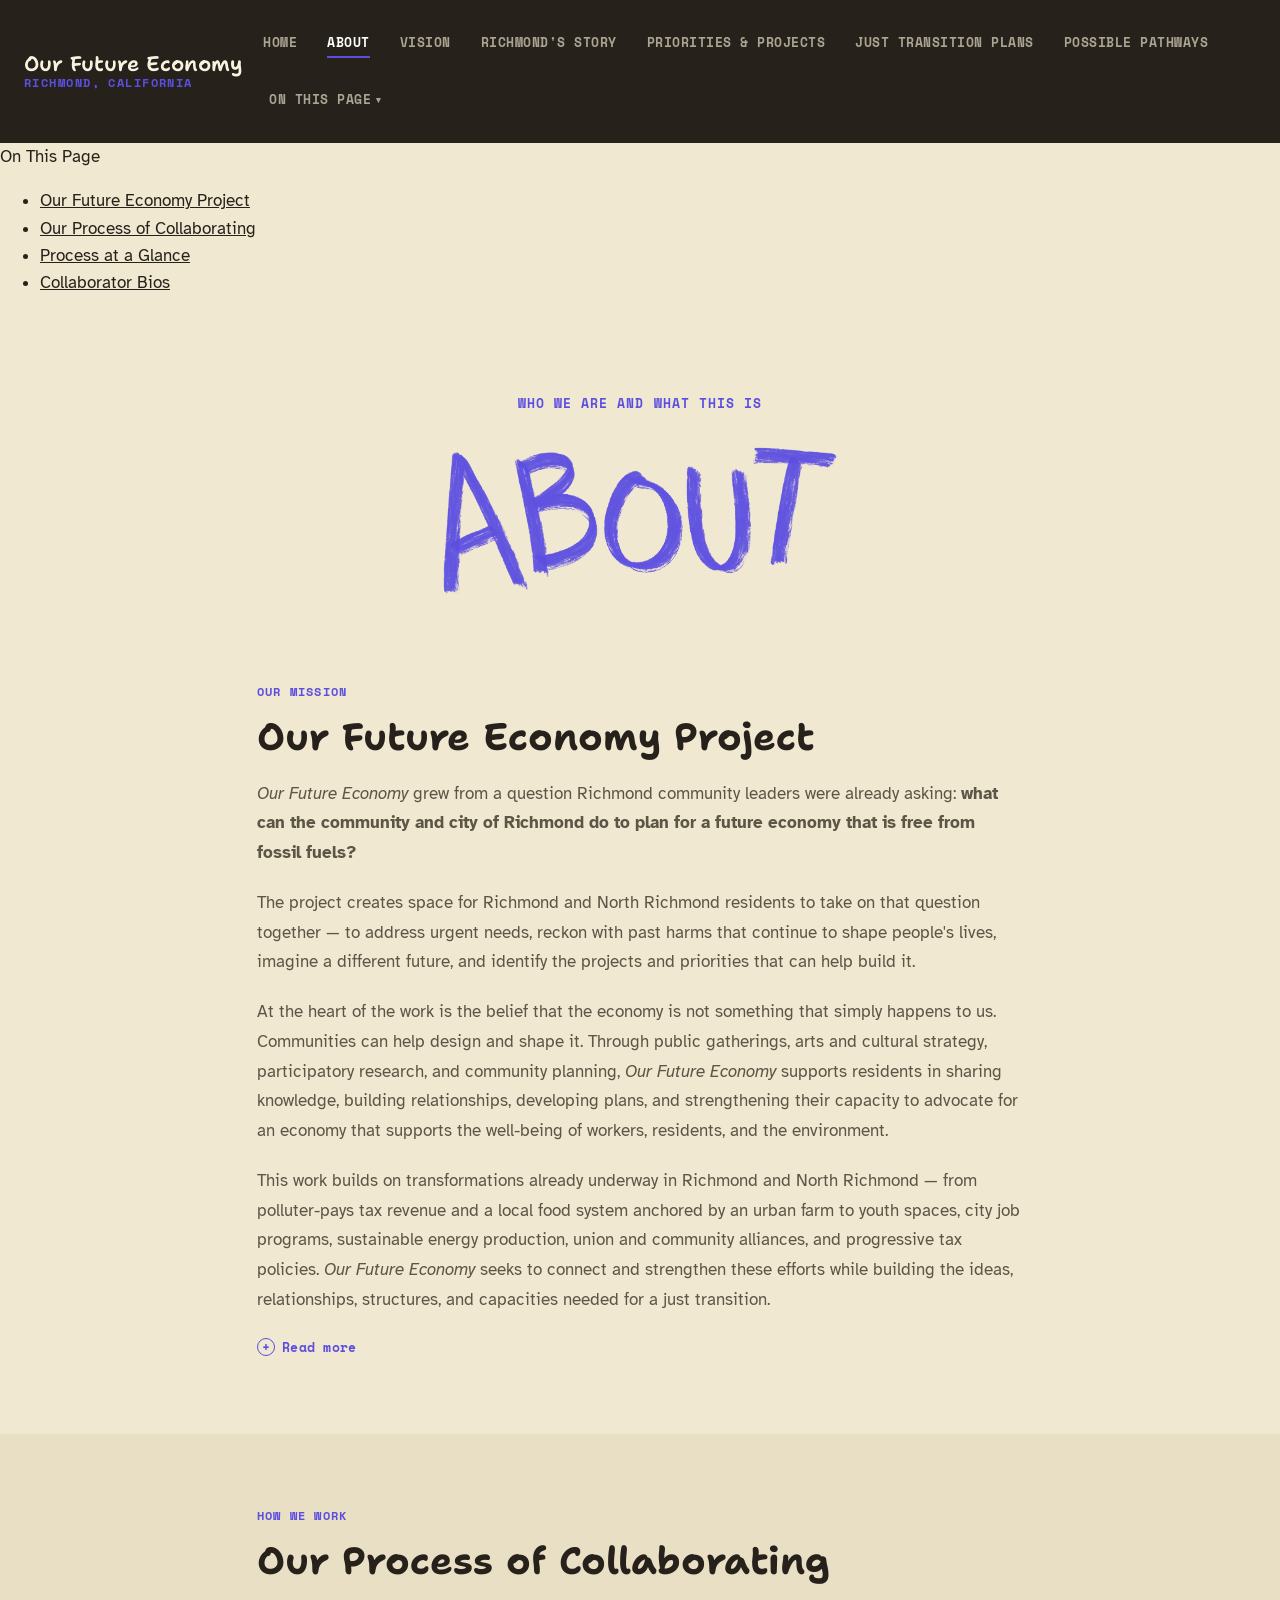
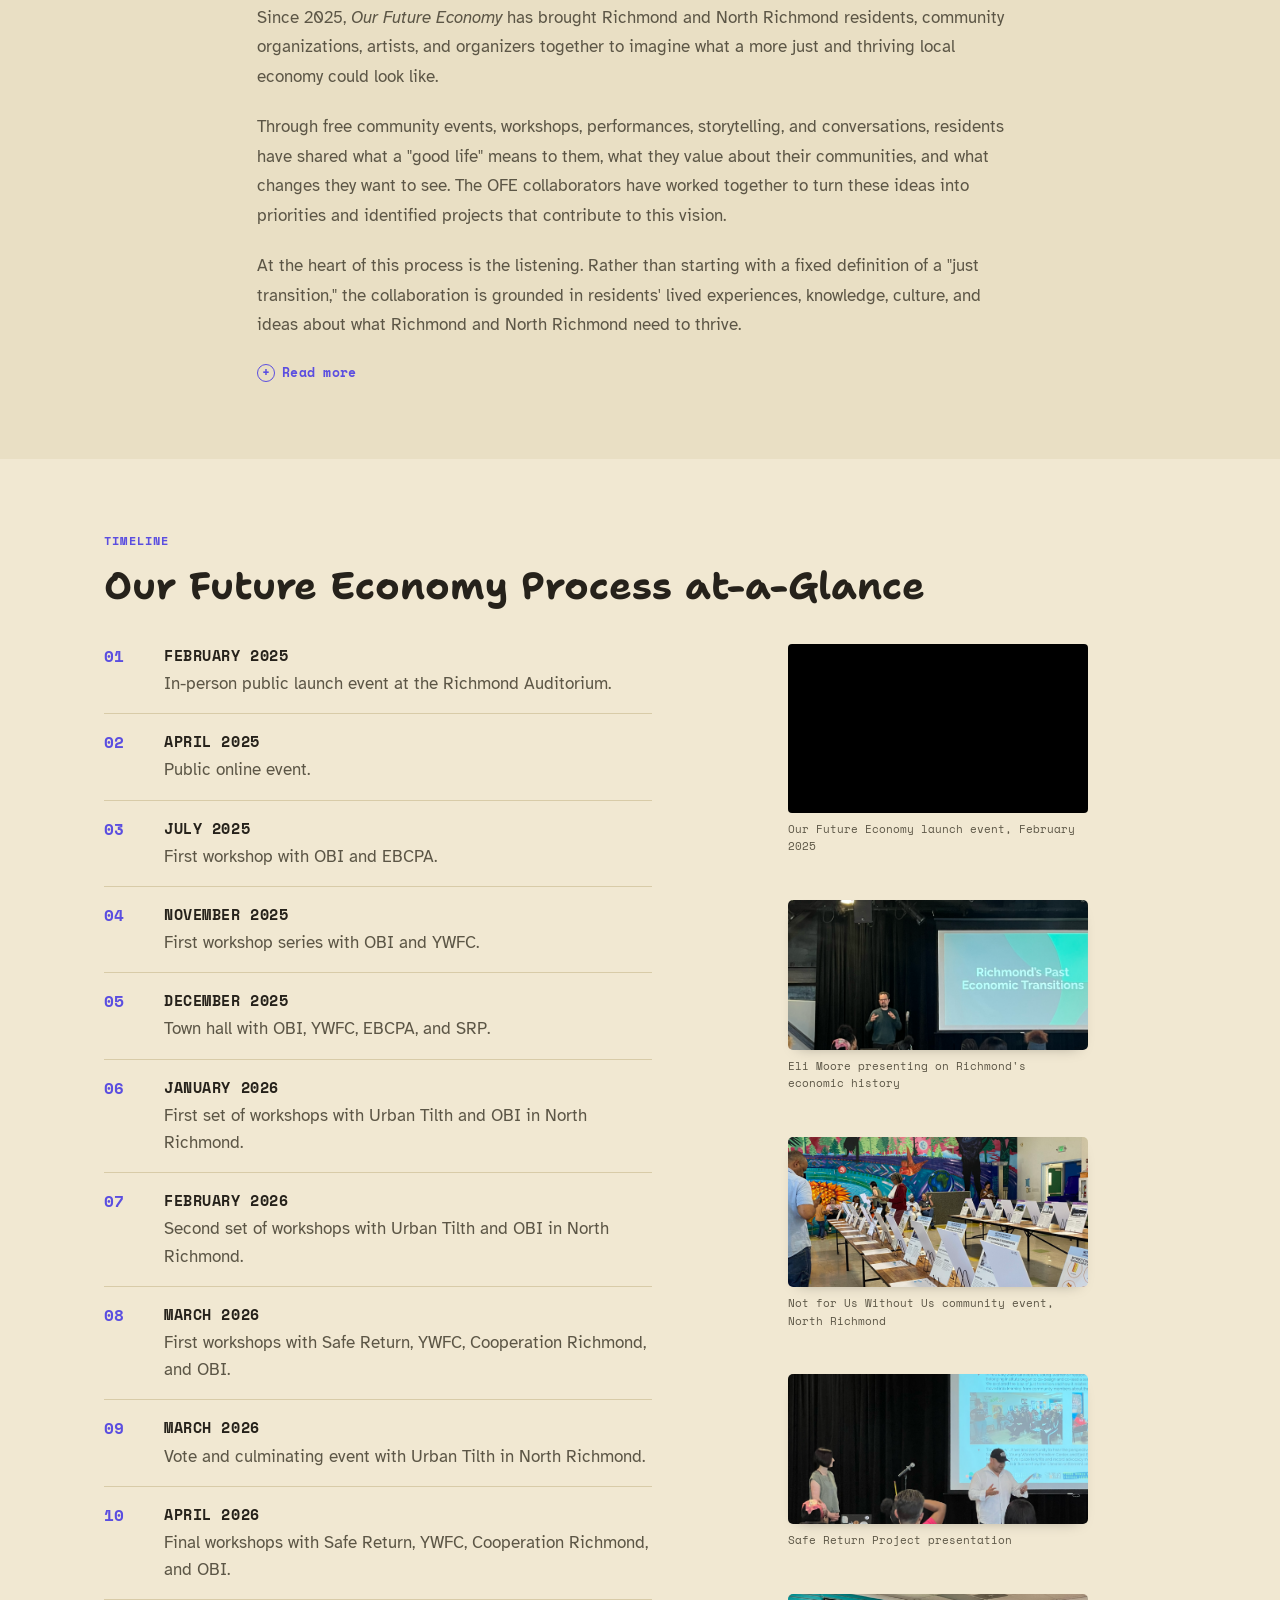
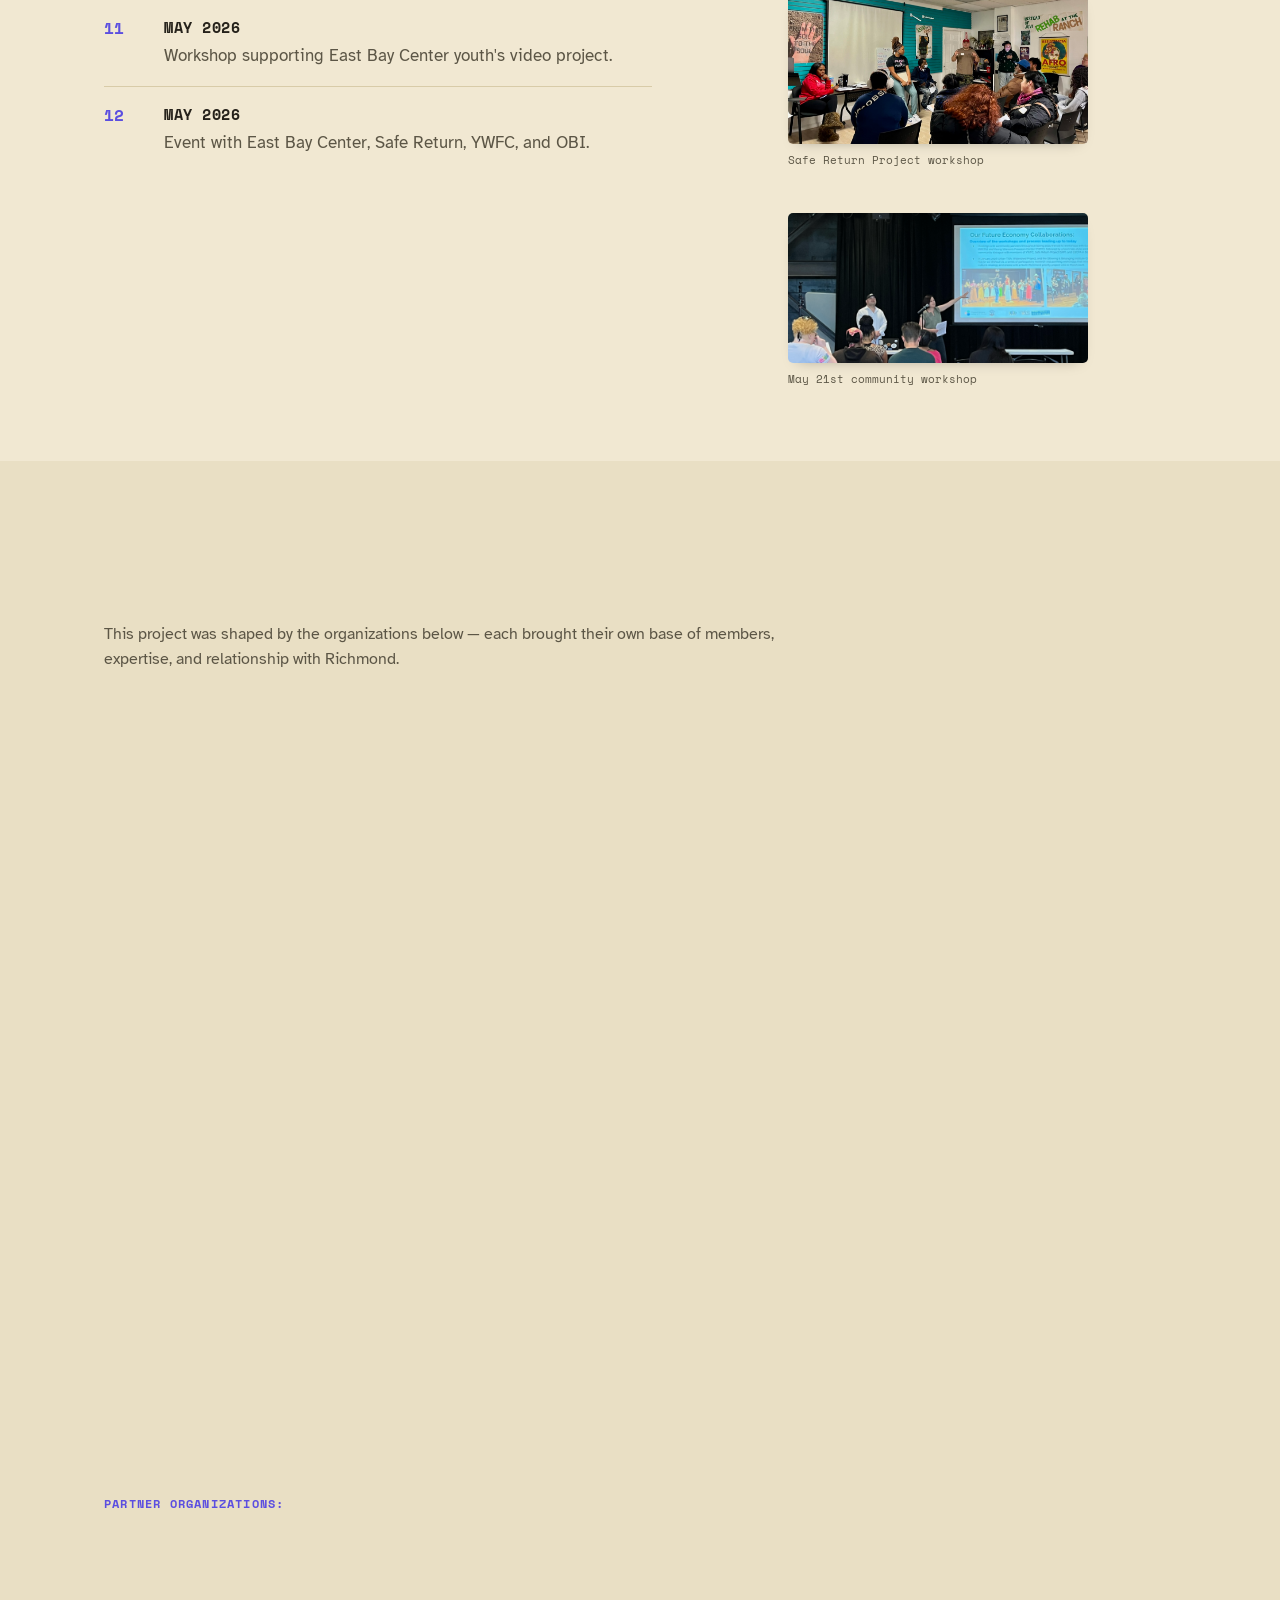
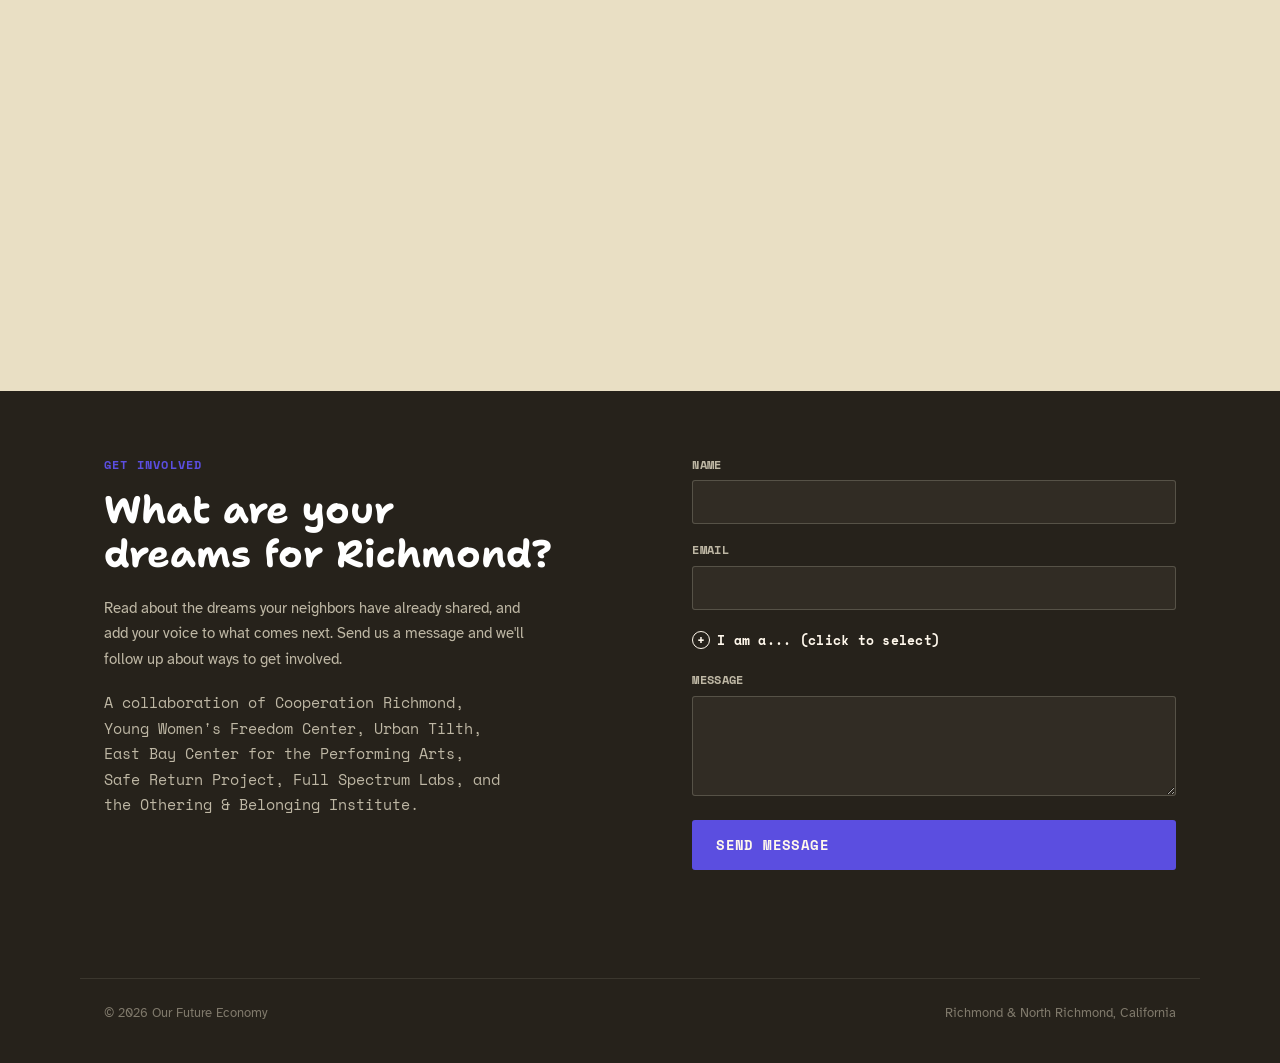
==== commit da483fd9: "added google script forms" ====
--- a/about.html
+++ b/about.html
@@ -2,6 +2,7 @@
 <html lang="en">
 <head>
 <meta charset="UTF-8">
+<script>document.documentElement.classList.add('js');</script>
 <meta name="viewport" content="width=device-width, initial-scale=1.0">
 <title>About — Our Future Economy</title>
 <meta name="description" content="Who we are and what this is: the organizations and process behind Our Future Economy, a community-led just transition project in Richmond, CA.">
@@ -63,8 +64,8 @@
 
   <section id="our-future-economy-project">
     <div class="section-narrow">
-      <div class="eyebrow">Our Mission</div>
-      <h2>Our Future Economy Project</h2>
+      <div class="eyebrow reveal">Our Mission</div>
+      <h2 class="reveal">Our Future Economy Project</h2>
       <div class="lede-copy">
         <p><em>Our Future Economy</em> grew from a question Richmond community leaders were already asking: <strong>what can the community and city of Richmond do to plan for a future economy that is free from fossil fuels?</strong></p>
         <p>The project creates space for Richmond and North Richmond residents to take on that question together — to address urgent needs, reckon with past harms that continue to shape people's lives, imagine a different future, and identify the projects and priorities that can help build it.</p>
@@ -88,8 +89,8 @@
 
   <section id="our-process-of-collaborating" style="background:var(--paper-well);">
     <div class="section-narrow">
-      <div class="eyebrow">How We Work</div>
-      <h2>Our Process of Collaborating</h2>
+      <div class="eyebrow reveal">How We Work</div>
+      <h2 class="reveal">Our Process of Collaborating</h2>
       <div class="lede-copy">
         <p>Since 2025, <em>Our Future Economy</em> has brought Richmond and North Richmond residents, community organizations, artists, and organizers together to imagine what a more just and thriving local economy could look like.</p>
         <p>Through free community events, workshops, performances, storytelling, and conversations, residents have shared what a "good life" means to them, what they value about their communities, and what changes they want to see. The OFE collaborators have worked together to turn these ideas into priorities and identified projects that contribute to this vision.</p>
@@ -123,8 +124,8 @@
 
   <section id="process-at-a-glance">
     <div class="wrap">
-      <div class="eyebrow">Timeline</div>
-      <h2>Our Future Economy Process at-a-Glance</h2>
+      <div class="eyebrow reveal">Timeline</div>
+      <h2 class="reveal">Our Future Economy Process at-a-Glance</h2>
       <div class="timeline-layout">
         <ol class="timeline">
           <li><div><span class="when">February 2025</span><p>In-person public launch event at the Richmond Auditorium.</p></div></li>
@@ -174,15 +175,15 @@
 
   <section id="collaborator-bios" style="background:var(--paper-well);">
     <div class="wrap">
-      <div class="eyebrow">Who's Involved</div>
-      <h2>Collaborator Bios</h2>
+      <div class="eyebrow reveal">Who's Involved</div>
+      <h2 class="reveal">Collaborator Bios</h2>
       <p style="max-width:68ch; color:var(--sub); font-size:16px; margin:-8px 0 32px;">This project was shaped by the organizations below — each brought their own base of members, expertise, and relationship with Richmond.</p>
 
       <div class="bio-grid">
 
        
 
-        <div class="card bio-card">
+        <div class="card bio-card reveal reveal-stagger">
           <div class="pin"></div>
           <div class="bio-logo"><img src="assets/images/About/logo_s/Coop richmond logo.png" alt="Cooperation Richmond logo"></div>
           <h3><a href="https://www.cooperationrichmond.org/" target="_blank" rel="noopener">Cooperation Richmond</a></h3>
@@ -196,7 +197,7 @@
           </details>
         </div>
 
-        <div class="card bio-card">
+        <div class="card bio-card reveal reveal-stagger">
           <div class="pin"></div>
           <div class="bio-logo"><img src="assets/images/About/logo_s/Copy of ywfc-color-logo.png" alt="Young Women's Freedom Center logo"></div>
           <h3><a href="https://youngwomenfree.org/" target="_blank" rel="noopener">Young Women's Freedom Center</a></h3>
@@ -210,7 +211,7 @@
           </details>
         </div>
 
-        <div class="card bio-card">
+        <div class="card bio-card reveal reveal-stagger">
           <div class="pin"></div>
           <div class="bio-logo"><img src="assets/images/About/logo_s/Urban Tilth Logo.png" alt="Urban Tilth logo"></div>
           <h3><a href="https://urbantilth.org/" target="_blank" rel="noopener">Urban Tilth</a></h3>
@@ -224,7 +225,7 @@
           </details>
         </div>
 
-        <div class="card bio-card">
+        <div class="card bio-card reveal reveal-stagger">
           <div class="pin"></div>
           <div class="bio-logo"><img src="assets/images/About/logo_s/East Bay Center for Performing Arts Logo.png" alt="East Bay Center for the Performing Arts logo"></div>
           <h3><a href="https://eastbaycenter.org/" target="_blank" rel="noopener">East Bay Center for the Performing Arts</a></h3>
@@ -237,7 +238,7 @@
           </details>
         </div>
 
-        <div class="card bio-card">
+        <div class="card bio-card reveal reveal-stagger">
           <div class="pin"></div>
           <div class="bio-logo"><img src="assets/images/About/logo_s/SRP LOGOS-01.png" alt="Safe Return Project logo"></div>
           <h3><a href="http://safereturnprj.org/" target="_blank" rel="noopener">Safe Return Project</a></h3>
@@ -261,7 +262,7 @@
       <div class="bio-grid">
 
 
-        <div class="card bio-card">
+        <div class="card bio-card reveal reveal-stagger">
           <div class="pin"></div>
           <div class="bio-logo"><img src="assets/images/About/logo_s/obi_logo.png" alt="Othering &amp; Belonging Institute logo"></div>
           <h3><a href="https://belonging.berkeley.edu/community-power-and-policy-partnerships" target="_blank" rel="noopener">Othering and Belonging Institute</a></h3>
@@ -275,7 +276,7 @@
           </details>
         </div>
 
-         <div class="card bio-card">
+         <div class="card bio-card reveal reveal-stagger">
           <div class="pin"></div>
           <div class="bio-logo"><img src="assets/images/About/logo_s/FullSpectrumLabs_Logo_Final-300px.png.webp" alt="Full Spectrum Labs logo"></div>
           <h3><a href="https://fullspectrumlabs.org/" target="_blank" rel="noopener">Full Spectrum Labs</a></h3>
--- a/css/style.css
+++ b/css/style.css
@@ -1560,11 +1560,32 @@
 }
 .ticket-card{
   height:100%;
+  position:relative;
   display:flex;
   background:var(--paper-card);
   border-radius:2px;
   box-shadow:0 8px 20px -14px rgba(0,0,0,.4);
   overflow:hidden;
+}
+.ticket-stamp{
+  position:absolute;
+  top:14px;
+  right:14px;
+  z-index:3;
+  transform:rotate(-10deg);
+  border:2px solid var(--ink);
+  border-radius:3px;
+  padding:5px 9px;
+  background:rgba(250,245,231,.9);
+  font-family:var(--font-record);
+  font-size:10px;
+  font-weight:700;
+  letter-spacing:.05em;
+  text-transform:uppercase;
+  text-align:center;
+  line-height:1.35;
+  color:var(--ink);
+  pointer-events:none;
 }
 .ticket-stub{
   flex:0 0 56px;
@@ -1600,6 +1621,9 @@
   padding:22px 24px 22px 22px;
   flex:1;
   min-width:0;
+}
+.ticket-card:has(.ticket-stamp) h3{
+  padding-right:100px;
 }
 .ticket-card h3{
   font-family:var(--font-display);
@@ -1701,9 +1725,19 @@
   font-size:12px;
   font-weight:700;
   color:var(--ink);
+  background:var(--paper-card);
   text-decoration:none;
-}
-.bucket-legend a:hover{ color:var(--tint); }
+  padding:6px 12px 6px 10px;
+  border-radius:20px;
+  transition:color .15s ease, background-color .15s ease, transform .15s ease;
+}
+.bucket-legend a:hover{
+  color:var(--tint);
+  /* background:var(--paper-card); */
+  text-decoration:underline;
+  text-decoration-thickness:1.5px;
+  transform:rotate(-2deg);
+}
 .bucket-legend a::before{
   content:"";
   width:11px;
@@ -1711,6 +1745,30 @@
   border-radius:50%;
   background:var(--tint);
   flex:0 0 auto;
+  transition:transform .15s ease;
+}
+.bucket-legend a:hover::before{ transform:scale(1.25); }
+.bucket-legend a::after{
+  content:"▾";
+  font-size:10px;
+  color:var(--tint);
+  margin-left:1px;
+}
+
+.bucket-hint{
+  display:flex;
+  align-items:center;
+  gap:8px;
+  font-family:var(--font-record);
+  font-size:17px;
+  font-weight:700;
+  color:var(--accent);
+  margin:0 0 18px;
+}
+.bucket-hint::before{
+  content:"▾";
+  font-size:15px;
+  flex:0 0 auto;
 }
 
 .bucket-section{ margin:0 0 52px; }
@@ -1725,12 +1783,29 @@
   border-bottom:2px solid var(--tint);
   scroll-margin-top:110px;
 }
+
+/* Each bucket is a native <details>, collapsed by default — the summary
+   is the existing header bar, just made clickable, so opening a category
+   no longer means scrolling past every other one first. */
+summary.bucket-section-header{
+  cursor:pointer;
+  list-style:none;
+  transition:border-bottom-color .15s ease;
+}
+summary.bucket-section-header::-webkit-details-marker{ display:none; }
+summary.bucket-section-header::marker{ content:""; }
+summary.bucket-section-header:hover{ border-bottom-color:var(--ink); }
+summary.bucket-section-header:hover h3{ color:var(--tint); transform:rotate(-1.5deg); }
+summary.bucket-section-header:hover .bucket-dot{ transform:scale(1.25); }
+summary.bucket-section-header:hover .bucket-section-chevron{ background:var(--ink); }
+.bucket-section[open] > summary.bucket-section-header{ margin-bottom:20px; }
 .bucket-section-header .bucket-dot{
   width:13px;
   height:13px;
   border-radius:50%;
   background:var(--tint);
   flex:0 0 auto;
+  transition:transform .15s ease;
 }
 .bucket-section-header h3{
   font-family:var(--font-display);
@@ -1738,6 +1813,8 @@
   font-size:clamp(20px, 2.4vw, 25px);
   margin:0;
   line-height:1.2;
+  display:inline-block;
+  transition:color .15s ease, transform .15s ease;
 }
 .bucket-section-count{
   font-family:var(--font-record);
@@ -1747,6 +1824,21 @@
   letter-spacing:.06em;
   color:var(--sub);
 }
+.bucket-section-chevron{
+  margin-left:auto;
+  width:30px;
+  height:30px;
+  border-radius:50%;
+  background:var(--tint);
+  color:#fff8ec;
+  font-size:15px;
+  display:inline-flex;
+  align-items:center;
+  justify-content:center;
+  transition:transform .15s ease, background-color .15s ease;
+  flex:0 0 auto;
+}
+.bucket-section[open] .bucket-section-chevron{ transform:rotate(180deg); }
 .bucket-section .project-grid{ margin-bottom:0; }
 
 /* Transportation is the thinnest bucket (1 project) — a second cyclist
@@ -1754,7 +1846,6 @@
 .bucket-section-header .bucket-section-art{
   height:52px;
   width:auto;
-  margin-left:auto;
   align-self:flex-end;
 }
 
@@ -1786,6 +1877,12 @@
   line-height:1.8;
   color:var(--ink);
   margin:0;
+}
+.feedback-emphasis{
+  font-size:19px;
+  font-weight:700;
+  color:var(--ink);
+  margin-top:12px;
 }
 
 /* ---------------- Possible Pathways: "What Still Needs Resolution" boxes ---------------- */
@@ -2065,3 +2162,21 @@
   .intervention-modal{ padding:24px 20px 30px; }
 }
 
+/* ---------------- Scroll-triggered reveal ----------------
+   .reveal fades/slides an element in the first time it scrolls into view
+   (js/main.js flips .is-visible via IntersectionObserver, once, then stops
+   observing). .reveal-stagger additionally gets a small transition-delay
+   per sibling, set from JS, so a row of cards steps in left-to-right/
+   top-to-bottom instead of all at once.
+   Scoped under html.js so nothing is ever hidden if JS fails to run —
+   the inline script in <head> adds that class synchronously before paint. */
+.js .reveal{
+  opacity:0;
+  transform:translateY(24px);
+  transition:opacity .35s ease, transform .35s ease;
+}
+.js .reveal.is-visible{
+  opacity:1;
+  transform:translateY(0);
+}
+
